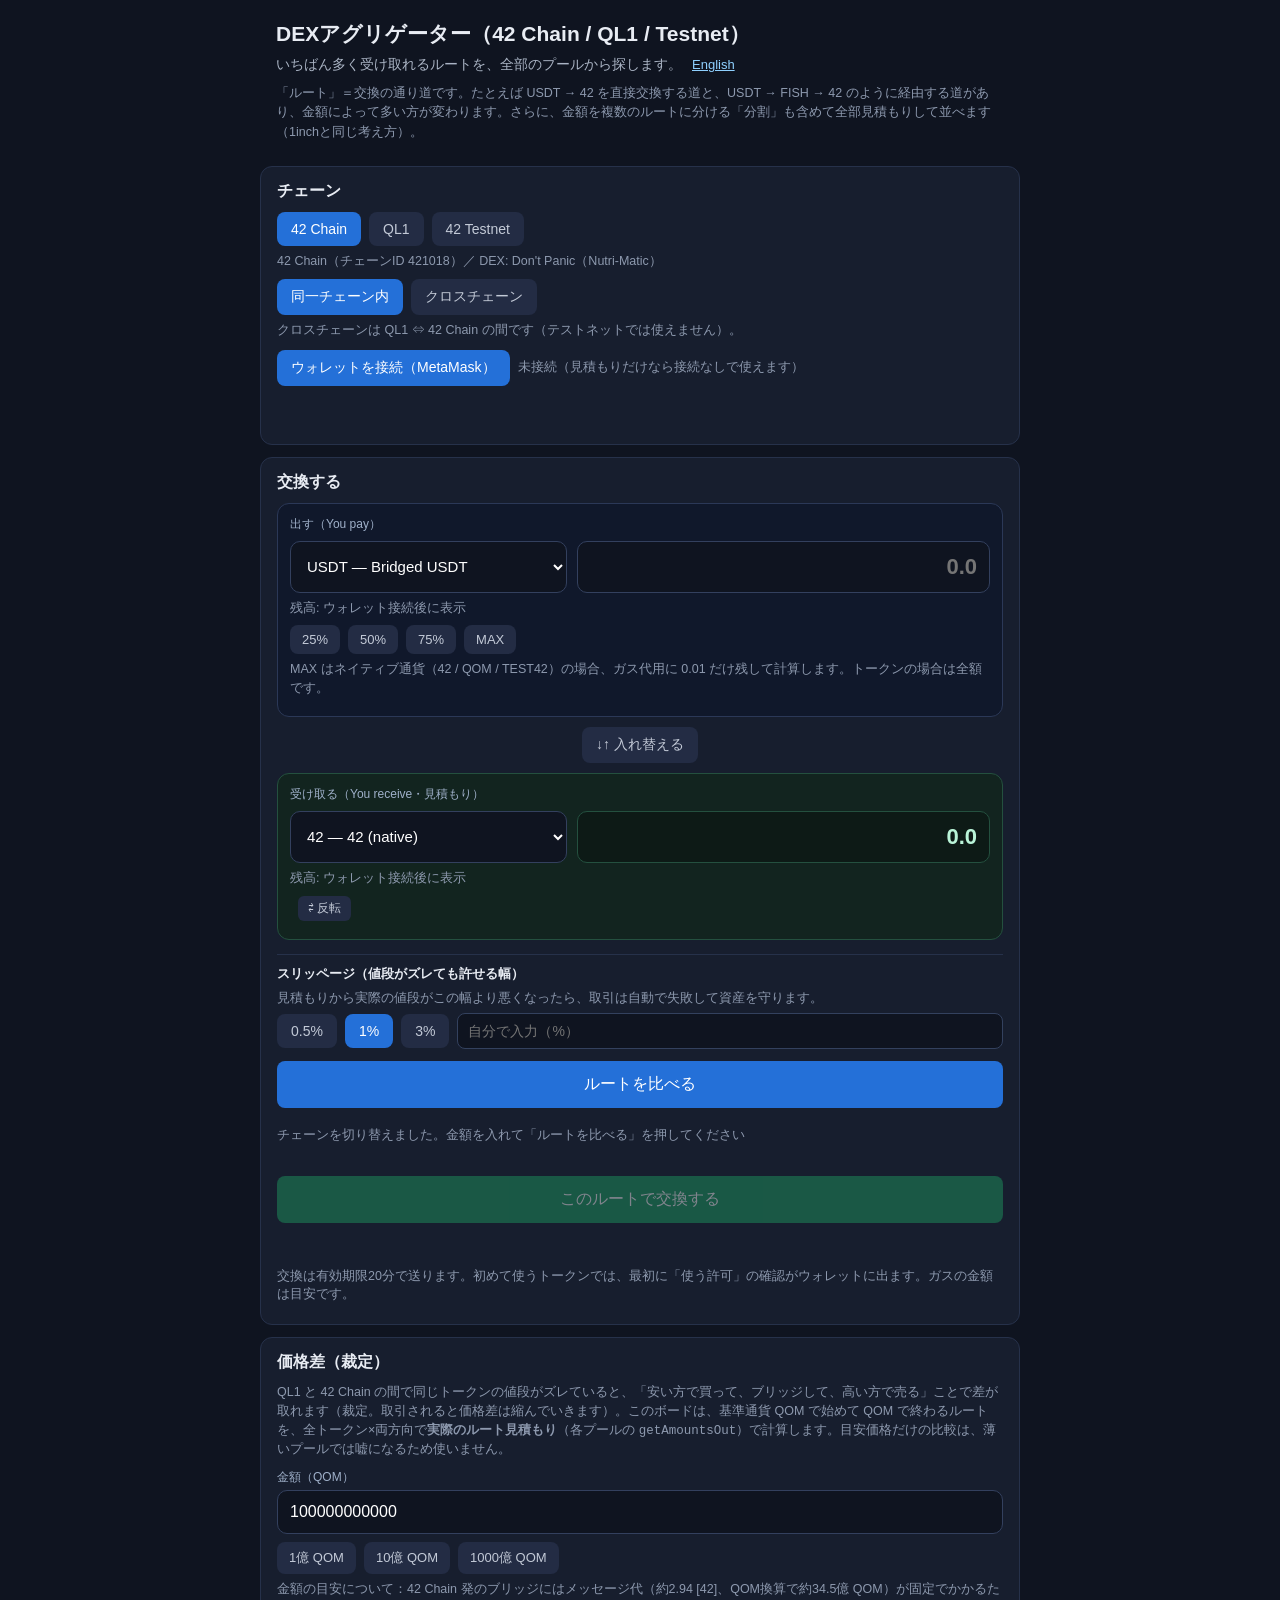
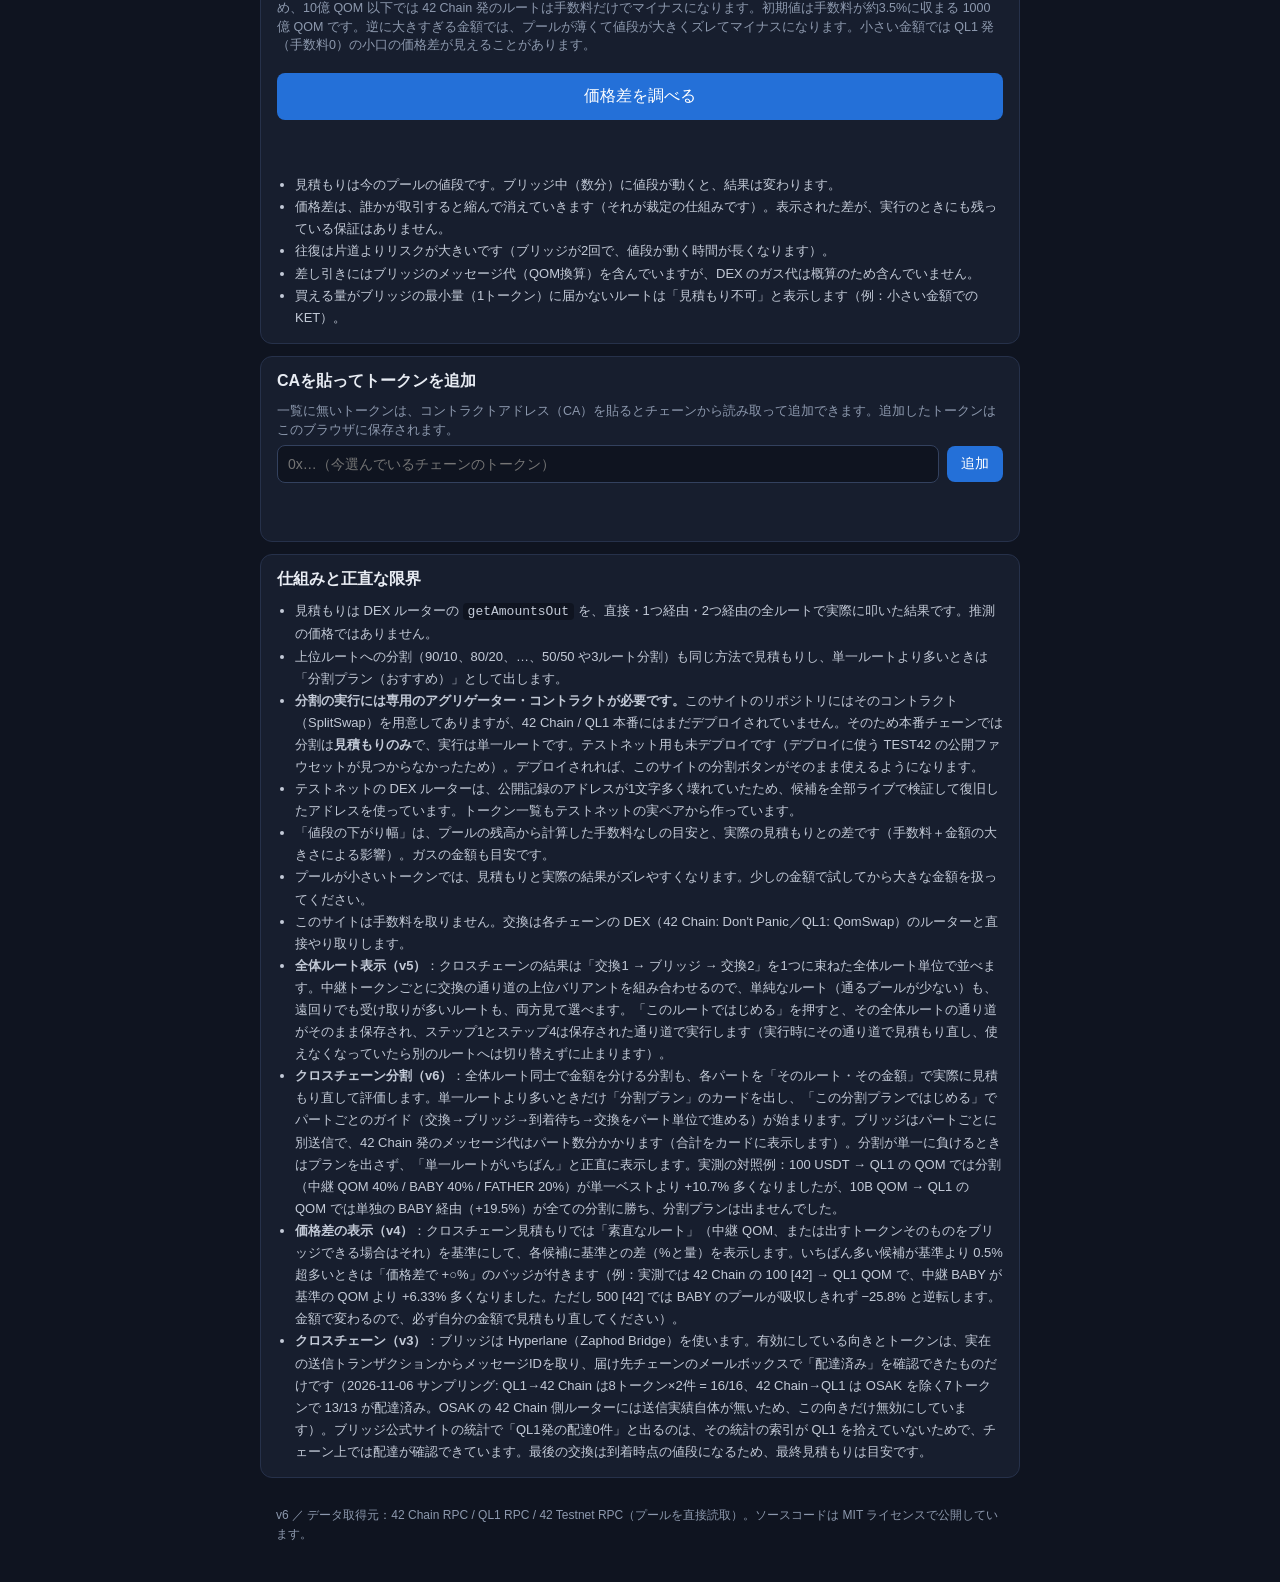
==== docs/index.html @ 902b3870 "v6: cross-chain split plans — split one trade across full routes (evaluated by real per-part quotes," ====
<!DOCTYPE html>
<html lang="ja">
<head>
<meta charset="utf-8">
<meta name="viewport" content="width=device-width, initial-scale=1">
<title>DEXアグリゲーター（42 Chain / QL1 / 42 Testnet）</title>
<meta name="description" content="42 Chain（Infinite）と QL1 と 42テストネットで、直接・経由・分割の全部のルートを比べて、いちばん多く受け取れるプランで交換できるサイト。">
<link rel="stylesheet" href="style.css">
</head>
<body>
<header>
  <h1>DEXアグリゲーター（42 Chain / QL1 / Testnet）</h1>
  <p class="sub">いちばん多く受け取れるルートを、全部のプールから探します。<span class="lang-switch"><a href="en.html">English</a></span></p>
  <p class="sub small">「ルート」＝交換の通り道です。たとえば USDT → 42 を直接交換する道と、USDT → FISH → 42 のように経由する道があり、金額によって多い方が変わります。さらに、金額を複数のルートに分ける「分割」も含めて全部見積もりして並べます（1inchと同じ考え方）。</p>
</header>

<div id="testnetBanner" class="testnet-banner" style="display:none">⚠ テストネット（TEST42）— 本物のお金ではありません</div>

<section class="panel">
  <h2>チェーン</h2>
  <div class="chain-row">
    <button id="chainInf" type="button" class="chain-btn active">42 Chain</button>
    <button id="chainQl1" type="button" class="chain-btn">QL1</button>
    <button id="chainTest" type="button" class="chain-btn">42 Testnet</button>
  </div>
  <p id="chainNote" class="count"></p>
  <div class="chain-row" style="margin-top:8px">
    <button id="modeSame" type="button" class="chain-btn active">同一チェーン内</button>
    <button id="modeCross" type="button" class="chain-btn">クロスチェーン</button>
  </div>
  <p id="modeNote" class="count">クロスチェーンは QL1 ⇔ 42 Chain の間です（テストネットでは使えません）。</p>
  <div class="connect-row">
    <button id="connectBtn" type="button">ウォレットを接続（MetaMask）</button>
    <span id="accountLine" class="count">未接続（見積もりだけなら接続なしで使えます）</span>
  </div>
  <p id="status" class="status"></p>
</section>

<section class="panel swap-panel" id="swapPanel">
  <h2>交換する</h2>

  <div class="pay-box">
    <div class="pay-label">出す（You pay）</div>
    <div class="pay-row">
      <select id="fromToken" aria-label="出すトークン"></select>
      <input id="amountIn" type="text" inputmode="decimal" autocomplete="off" placeholder="0.0" aria-label="金額">
    </div>
    <p id="fromBalance" class="count"></p>
    <div class="chips">
      <button type="button" class="chip" data-pct="25">25%</button>
      <button type="button" class="chip" data-pct="50">50%</button>
      <button type="button" class="chip" data-pct="75">75%</button>
      <button type="button" class="chip" data-pct="MAX">MAX</button>
    </div>
    <p class="count">MAX はネイティブ通貨（42 / QOM / TEST42）の場合、ガス代用に 0.01 だけ残して計算します。トークンの場合は全額です。</p>
  </div>

  <div class="flip-row"><button id="flipBtn" type="button" aria-label="上下入れ替え">↓↑ 入れ替える</button></div>

  <div class="pay-box receive">
    <div class="pay-label">受け取る（You receive・見積もり）</div>
    <div class="pay-row">
      <select id="toToken" aria-label="受け取るトークン"></select>
      <div id="receiveOut" class="receive-out">0.0</div>
    </div>
    <p id="toBalance" class="count"></p>
    <p class="rate-row"><span id="rateLine"></span> <button id="rateInvertBtn" type="button" class="mini-btn" title="レート表示を反転">⇄ 反転</button></p>
    <p id="gasLine" class="count"></p>
  </div>

  <div class="slip">
    <div class="slip-label">スリッページ（値段がズレても許せる幅）</div>
    <p class="count">見積もりから実際の値段がこの幅より悪くなったら、取引は自動で失敗して資産を守ります。</p>
    <div class="slip-row">
      <button type="button" class="slip-btn" data-val="0.5">0.5%</button>
      <button type="button" class="slip-btn active" data-val="1">1%</button>
      <button type="button" class="slip-btn" data-val="3">3%</button>
      <input id="slipCustom" type="text" inputmode="decimal" placeholder="自分で入力（%）">
    </div>
  </div>

  <button id="quoteBtn" type="button" class="big">ルートを比べる</button>
  <div id="planArea"></div>
  <div id="routeList" class="route-list"></div>
  <p id="splitNote" class="split-note"></p>
  <p id="minLine" class="count"></p>
  <button id="swapBtn" type="button" class="big swap" disabled>このルートで交換する</button>
  <p id="txResult" class="status"></p>
  <p class="count">交換は有効期限20分で送ります。初めて使うトークンでは、最初に「使う許可」の確認がウォレットに出ます。ガスの金額は目安です。</p>
</section>

<section class="panel" id="crossPanel" style="display:none">
  <h2>クロスチェーン交換（QL1 ⇔ 42 Chain）</h2>
  <p class="count">別のチェーンのトークンに交換します。進み方は「交換 → ブリッジで送る → 到着を待つ → 最後の交換」の4ステップで、各ステップで自分のウォレットで確認（署名）します。自動で送ることはしません。進み具合はこのブラウザに保存されるので、画面を閉じても続きから再開できます。</p>
  <div class="fld">
    <span>送る元チェーン → 届くチェーン</span>
    <div class="chain-row" style="margin-top:6px">
      <button id="xSrcQl1" type="button" class="chain-btn active">QL1 から</button>
      <button id="xSrcInf" type="button" class="chain-btn">42 Chain から</button>
      <span class="count">→ <b id="xDstLabel">42 Chain</b></span>
    </div>
  </div>
  <label class="fld">出すトークン（送る元チェーンのもの）
    <select id="xFromToken" aria-label="出すトークン（クロスチェーン）"></select>
  </label>
  <p id="xFromBalance" class="count"></p>
  <label class="fld">金額
    <input id="xAmount" type="text" inputmode="decimal" autocomplete="off" placeholder="0.0" aria-label="金額（クロスチェーン）">
  </label>
  <label class="fld">受け取るトークン（届くチェーンのもの）
    <select id="xToToken" aria-label="受け取るトークン（クロスチェーン）"></select>
  </label>
  <button id="xQuoteBtn" type="button" class="big">クロスチェーンで比べる</button>
  <p id="xStatus" class="status"></p>
  <div id="xCandidates" class="route-list"></div>
  <div id="xFlow"></div>
  <button id="xAbandon" type="button" style="display:none;margin-top:10px">やめる（進み具合を消す）</button>
  <p class="count">中継に使えるのはブリッジの実績を確認できたトークンだけです（QOM / BABY / CAW / FATHER / HAWK / KET / O / OSAK。ただし 42 Chain → QL1 の OSAK は送信実績が確認できていないため使えません）。<b>ブリッジがつながっているトークンは、どれでも中継に使えます</b>（仕組みはトークンごとに違いません）。中継ごとに交換の通り道の組み合わせ（全体ルート）を全部並べるので、遠回りなルートがなぜ多いのか・単純なルートだとどれだけ減るのかも、そのまま見て選べます。全体ルート同士で金額を分ける「分割」も見積もりし、単一ルートより多いときだけ分割プランのカードを出します（ブリッジはパートごとに別送信になるので、42 Chain から送る場合のメッセージ代はパートの数だけかかります）。ブリッジ手数料は0です。42 Chain から送るときはメッセージ代（約2.94 [42]、送信時に再取得）が別にかかります。QL1 から送るときは実測で0です。到着は数分かかることがあります（実測では約5分の例あり）。</p>
</section>

<section class="panel" id="arbPanel">
  <h2>価格差（裁定）</h2>
  <p class="count">QL1 と 42 Chain の間で同じトークンの値段がズレていると、「安い方で買って、ブリッジして、高い方で売る」ことで差が取れます（裁定。取引されると価格差は縮んでいきます）。このボードは、基準通貨 QOM で始めて QOM で終わるルートを、全トークン×両方向で<b>実際のルート見積もり</b>（各プールの <code>getAmountsOut</code>）で計算します。目安価格だけの比較は、薄いプールでは嘘になるため使いません。</p>
  <p id="arbTestnetNote" class="count" style="display:none">テストネットでは使えません（QL1のテストネットブリッジは確認できていません）。本番チェーンを選んでください。</p>
  <label class="fld">金額（QOM）
    <input id="arbAmount" type="text" inputmode="decimal" autocomplete="off" value="100000000000" aria-label="金額（QOM）">
  </label>
  <div class="chips">
    <button type="button" class="chip arb-chip" data-amt="100000000">1億 QOM</button>
    <button type="button" class="chip arb-chip" data-amt="1000000000">10億 QOM</button>
    <button type="button" class="chip arb-chip" data-amt="100000000000">1000億 QOM</button>
  </div>
  <p class="count">金額の目安について：42 Chain 発のブリッジにはメッセージ代（約2.94 [42]、QOM換算で約34.5億 QOM）が固定でかかるため、10億 QOM 以下では 42 Chain 発のルートは手数料だけでマイナスになります。初期値は手数料が約3.5%に収まる 1000億 QOM です。逆に大きすぎる金額では、プールが薄くて値段が大きくズレてマイナスになります。小さい金額では QL1 発（手数料0）の小口の価格差が見えることがあります。</p>
  <button id="arbScanBtn" type="button" class="big">価格差を調べる</button>
  <p id="arbStatus" class="status"></p>
  <div id="arbBoard" class="route-list"></div>
  <ul class="notes" style="margin-top:10px">
    <li>見積もりは今のプールの値段です。ブリッジ中（数分）に値段が動くと、結果は変わります。</li>
    <li>価格差は、誰かが取引すると縮んで消えていきます（それが裁定の仕組みです）。表示された差が、実行のときにも残っている保証はありません。</li>
    <li>往復は片道よりリスクが大きいです（ブリッジが2回で、値段が動く時間が長くなります）。</li>
    <li>差し引きにはブリッジのメッセージ代（QOM換算）を含んでいますが、DEX のガス代は概算のため含んでいません。</li>
    <li>買える量がブリッジの最小量（1トークン）に届かないルートは「見積もり不可」と表示します（例：小さい金額での KET）。</li>
  </ul>
</section>

<section class="panel" id="caPanel">
  <h2>CAを貼ってトークンを追加</h2>
  <p class="count">一覧に無いトークンは、コントラクトアドレス（CA）を貼るとチェーンから読み取って追加できます。追加したトークンはこのブラウザに保存されます。</p>
  <div class="ca-row">
    <input id="caInput" type="text" placeholder="0x…（今選んでいるチェーンのトークン）" autocomplete="off" spellcheck="false">
    <button id="caAddBtn" type="button">追加</button>
  </div>
  <p id="caMsg" class="status"></p>
</section>

<section class="panel">
  <h2>仕組みと正直な限界</h2>
  <ul class="notes">
    <li>見積もりは DEX ルーターの <code>getAmountsOut</code> を、直接・1つ経由・2つ経由の全ルートで実際に叩いた結果です。推測の価格ではありません。</li>
    <li>上位ルートへの分割（90/10、80/20、…、50/50 や3ルート分割）も同じ方法で見積もりし、単一ルートより多いときは「分割プラン（おすすめ）」として出します。</li>
    <li><b>分割の実行には専用のアグリゲーター・コントラクトが必要です。</b>このサイトのリポジトリにはそのコントラクト（SplitSwap）を用意してありますが、42 Chain / QL1 本番にはまだデプロイされていません。そのため本番チェーンでは分割は<b>見積もりのみ</b>で、実行は単一ルートです。テストネット用も未デプロイです（デプロイに使う TEST42 の公開ファウセットが見つからなかったため）。デプロイされれば、このサイトの分割ボタンがそのまま使えるようになります。</li>
    <li>テストネットの DEX ルーターは、公開記録のアドレスが1文字多く壊れていたため、候補を全部ライブで検証して復旧したアドレスを使っています。トークン一覧もテストネットの実ペアから作っています。</li>
    <li>「値段の下がり幅」は、プールの残高から計算した手数料なしの目安と、実際の見積もりとの差です（手数料＋金額の大きさによる影響）。ガスの金額も目安です。</li>
    <li>プールが小さいトークンでは、見積もりと実際の結果がズレやすくなります。少しの金額で試してから大きな金額を扱ってください。</li>
    <li>このサイトは手数料を取りません。交換は各チェーンの DEX（42 Chain: Don't Panic／QL1: QomSwap）のルーターと直接やり取りします。</li>
    <li><b>全体ルート表示（v5）</b>：クロスチェーンの結果は「交換1 → ブリッジ → 交換2」を1つに束ねた全体ルート単位で並べます。中継トークンごとに交換の通り道の上位バリアントを組み合わせるので、単純なルート（通るプールが少ない）も、遠回りでも受け取りが多いルートも、両方見て選べます。「このルートではじめる」を押すと、その全体ルートの通り道がそのまま保存され、ステップ1とステップ4は保存された通り道で実行します（実行時にその通り道で見積もり直し、使えなくなっていたら別のルートへは切り替えずに止まります）。</li>
    <li><b>クロスチェーン分割（v6）</b>：全体ルート同士で金額を分ける分割も、各パートを「そのルート・その金額」で実際に見積もり直して評価します。単一ルートより多いときだけ「分割プラン」のカードを出し、「この分割プランではじめる」でパートごとのガイド（交換→ブリッジ→到着待ち→交換をパート単位で進める）が始まります。ブリッジはパートごとに別送信で、42 Chain 発のメッセージ代はパート数分かかります（合計をカードに表示します）。分割が単一に負けるときはプランを出さず、「単一ルートがいちばん」と正直に表示します。実測の対照例：100 USDT → QL1 の QOM では分割（中継 QOM 40% / BABY 40% / FATHER 20%）が単一ベストより +10.7% 多くなりましたが、10B QOM → QL1 の QOM では単独の BABY 経由（+19.5%）が全ての分割に勝ち、分割プランは出ませんでした。</li>
    <li><b>価格差の表示（v4）</b>：クロスチェーン見積もりでは「素直なルート」（中継 QOM、または出すトークンそのものをブリッジできる場合はそれ）を基準にして、各候補に基準との差（%と量）を表示します。いちばん多い候補が基準より 0.5% 超多いときは「価格差で +○%」のバッジが付きます（例：実測では 42 Chain の 100 [42] → QL1 QOM で、中継 BABY が基準の QOM より +6.33% 多くなりました。ただし 500 [42] では BABY のプールが吸収しきれず −25.8% と逆転します。金額で変わるので、必ず自分の金額で見積もり直してください）。</li>
    <li><b>クロスチェーン（v3）</b>：ブリッジは Hyperlane（Zaphod Bridge）を使います。有効にしている向きとトークンは、実在の送信トランザクションからメッセージIDを取り、届け先チェーンのメールボックスで「配達済み」を確認できたものだけです（2026-11-06 サンプリング: QL1→42 Chain は8トークン×2件 = 16/16、42 Chain→QL1 は OSAK を除く7トークンで 13/13 が配達済み。OSAK の 42 Chain 側ルーターには送信実績自体が無いため、この向きだけ無効にしています）。ブリッジ公式サイトの統計で「QL1発の配達0件」と出るのは、その統計の索引が QL1 を拾えていないためで、チェーン上では配達が確認できています。最後の交換は到着時点の値段になるため、最終見積もりは目安です。</li>
  </ul>
</section>

<footer>
  <p>v6 ／ データ取得元：42 Chain RPC / QL1 RPC / 42 Testnet RPC（プールを直接読取）。ソースコードは MIT ライセンスで公開しています。</p>
</footer>
<script src="app.js"></script>
</body>
</html>
---- docs/style.css ----
* { box-sizing: border-box; }
body { margin: 0; font-family: -apple-system, "Hiragino Sans", "Noto Sans JP", sans-serif; background: #0f1420; color: #e8ecf3; }
header { padding: 20px 16px 4px; max-width: 760px; margin: 0 auto; }
h1 { font-size: 21px; margin: 0 0 6px; line-height: 1.35; }
.sub { color: #aab4c4; margin: 0 0 8px; line-height: 1.55; font-size: 14px; }
.sub.small { font-size: 12.5px; color: #8d99ae; }
.status { color: #8fd0ff; font-size: 13px; min-height: 18px; line-height: 1.5; word-break: break-all; }
.status a { color: #8fd0ff; }
button { background: #2470d8; color: #fff; border: 0; border-radius: 8px; padding: 9px 14px; font-size: 14px; cursor: pointer; }
button:disabled { opacity: .45; cursor: default; }
button.big { width: 100%; padding: 13px; font-size: 16px; margin-top: 12px; }
button.big.swap { background: #1d9e62; }
.panel { background: #171e2e; border: 1px solid #26314a; border-radius: 12px; padding: 14px 16px; margin: 12px auto; max-width: 760px; width: calc(100% - 24px); }
.panel h2 { font-size: 16px; margin: 0 0 10px; }
.count { color: #8d99ae; font-size: 12.5px; line-height: 1.5; margin: 6px 0; }
.chain-row, .connect-row, .ca-row, .slip-row, .chips { display: flex; gap: 8px; flex-wrap: wrap; align-items: center; }
.chain-btn { background: #232c44; color: #c3cad7; }
.chain-btn.active { background: #2470d8; color: #fff; }
.connect-row { margin-top: 10px; }
.fld { display: block; margin-top: 10px; font-size: 12px; color: #9fb0c9; }
.fld select, .fld input { width: 100%; box-sizing: border-box; margin-top: 4px; padding: 12px; font-size: 16px; border-radius: 10px; border: 1px solid #33405e; background: #0f1420; color: #fff; }

/* ---- v4 arbitrage ---- */
.badge.gap { background: #c9a227; color: #1a1405; border-radius: 6px; padding: 2px 7px; font-size: 11px; font-weight: 700; }
.badge.bench { background: #232c44; color: #c3cad7; border-radius: 6px; padding: 2px 7px; font-size: 11px; }
.arb-group { font-weight: 700; color: #e8ecf3; margin: 14px 0 2px; font-size: 14px; line-height: 1.5; }
.arb-net.pos { color: #7be2ae; }
.arb-net.neg { color: #ff9d9d; }
.arb-neg-label { color: #ff9d9d; }
.chips { margin-top: 8px; }
.chip { background: #232c44; color: #c3cad7; padding: 7px 12px; font-size: 13px; }
.flip-row { text-align: center; margin: 10px 0 2px; }
#flipBtn { background: #232c44; color: #c3cad7; }
.slip { margin-top: 14px; border-top: 1px solid #26314a; padding-top: 10px; }
.slip-label { font-size: 13px; font-weight: 600; }
.slip-btn { background: #232c44; color: #c3cad7; }
.slip-btn.active { background: #2470d8; color: #fff; }
#slipCustom { flex: 1 1 110px; padding: 9px 10px; border-radius: 8px; border: 1px solid #33415e; background: #0f1420; color: #fff; font-size: 14px; }
.ca-row input { flex: 1 1 220px; padding: 10px; border-radius: 8px; border: 1px solid #33415e; background: #0f1420; color: #fff; font-size: 14px; }
.route-list { display: flex; flex-direction: column; gap: 8px; margin-top: 12px; }
.route-card { display: block; width: 100%; text-align: left; background: #1e2740; color: #e8ecf3; border: 1px solid #2b3857; border-radius: 10px; padding: 10px 12px; }
.route-card.selected { border-color: #1d9e62; background: #1b2f2c; }
.route-card .r-head { display: flex; align-items: baseline; gap: 8px; flex-wrap: wrap; }
.r-rank { font-size: 12px; color: #8d99ae; }
.badge.best { background: #1d9e62; color: #fff; border-radius: 6px; padding: 2px 7px; font-size: 11px; }
.r-out { font-size: 16px; font-weight: 700; word-break: break-all; }
.r-line { display: block; font-size: 12.5px; color: #c3cad7; margin-top: 4px; line-height: 1.5; word-break: break-all; }
.split-note { color: #ffd98a; font-size: 12.5px; line-height: 1.6; }
.notes { color: #c3cad7; line-height: 1.7; font-size: 13px; padding-left: 18px; margin: 0; }
.notes code { background: #0f1420; padding: 1px 5px; border-radius: 4px; }
footer { max-width: 760px; margin: 0 auto; padding: 4px 16px 28px; color: #8d99ae; font-size: 12px; line-height: 1.6; }

/* ---- v2 additions ---- */
.lang-switch { margin-left: 10px; }
.lang-switch a { color: #8fd0ff; font-size: 13px; }
.testnet-banner { max-width: 760px; width: calc(100% - 24px); margin: 12px auto 0; background: #6b5410; border: 1px solid #c9a227; color: #ffe9a8; border-radius: 10px; padding: 10px 14px; font-size: 14px; font-weight: 700; text-align: center; }
.pay-box { background: #10182b; border: 1px solid #2b3857; border-radius: 12px; padding: 12px; margin-top: 10px; }
.pay-box.receive { background: #12241f; border-color: #24503f; }
.pay-label { font-size: 12px; color: #9fb0c9; margin-bottom: 8px; }
.pay-row { display: flex; gap: 10px; align-items: stretch; flex-wrap: wrap; }
.pay-row select { flex: 1 1 150px; padding: 12px; font-size: 15px; border-radius: 10px; border: 1px solid #33405e; background: #0f1420; color: #fff; min-width: 0; }
.pay-row input { flex: 2 1 160px; padding: 12px; font-size: 22px; font-weight: 700; text-align: right; border-radius: 10px; border: 1px solid #33405e; background: #0f1420; color: #fff; min-width: 0; }
.receive-out { flex: 2 1 160px; padding: 12px; font-size: 22px; font-weight: 700; text-align: right; border-radius: 10px; border: 1px solid #24503f; background: #0d1a16; color: #b9f4d8; min-width: 0; word-break: break-all; }
.rate-row { font-size: 13px; color: #c3cad7; margin: 8px 0 0; display: flex; gap: 8px; align-items: center; flex-wrap: wrap; }
.mini-btn { background: #232c44; color: #c3cad7; padding: 4px 10px; font-size: 12px; border-radius: 6px; }
.split-card { margin-top: 12px; }
.split-leg { display: block; margin-top: 8px; }
.split-leg-head { display: flex; gap: 8px; align-items: baseline; flex-wrap: wrap; }
.pct-chip { background: #2470d8; color: #fff; border-radius: 6px; padding: 2px 8px; font-size: 12px; font-weight: 700; flex: 0 0 auto; }
.split-path { font-size: 12.5px; color: #e8ecf3; word-break: break-all; }
.split-leg-out { font-size: 12.5px; color: #8fd0a8; margin-left: auto; }
.split-bar { display: block; height: 8px; background: #0f1420; border-radius: 4px; margin-top: 4px; overflow: hidden; }
.split-bar-fill { display: block; height: 100%; background: linear-gradient(90deg, #2470d8, #1d9e62); border-radius: 4px; }

/* ---- v3 cross-chain ---- */
.x-start { margin-top: 10px; background: #1d9e62; }
/* ---- v5 full routes ---- */
.fullpath { font-size: 13px; color: #e8ecf3; line-height: 1.8; word-break: normal; }
.fullpath .tok { white-space: nowrap; }
.fullpath .bridge-mark { color: #8fd0ff; font-weight: 700; }
.fullpath .path-arrow { color: #8d99ae; }
.xflow { margin-top: 14px; display: flex; flex-direction: column; gap: 8px; }
.xstep { background: #10182b; border: 1px solid #2b3857; border-radius: 10px; padding: 10px 12px; }
.xstep.current { border-color: #2470d8; }
.xpart { border-top: 1px dashed #2b3857; padding: 8px 0 4px; margin-top: 8px; }
.xpart:first-of-type { border-top: none; margin-top: 4px; }
.xstep-head { display: flex; gap: 8px; align-items: center; flex-wrap: wrap; }
.badge-step { background: #232c44; color: #c3cad7; border-radius: 6px; padding: 2px 7px; font-size: 11px; }
.xstep.current .badge-step { background: #2470d8; color: #fff; }
.fld select, .fld input { width: 100%; box-sizing: border-box; margin-top: 4px; padding: 12px; font-size: 16px; border-radius: 10px; border: 1px solid #33405e; background: #0f1420; color: #fff; }
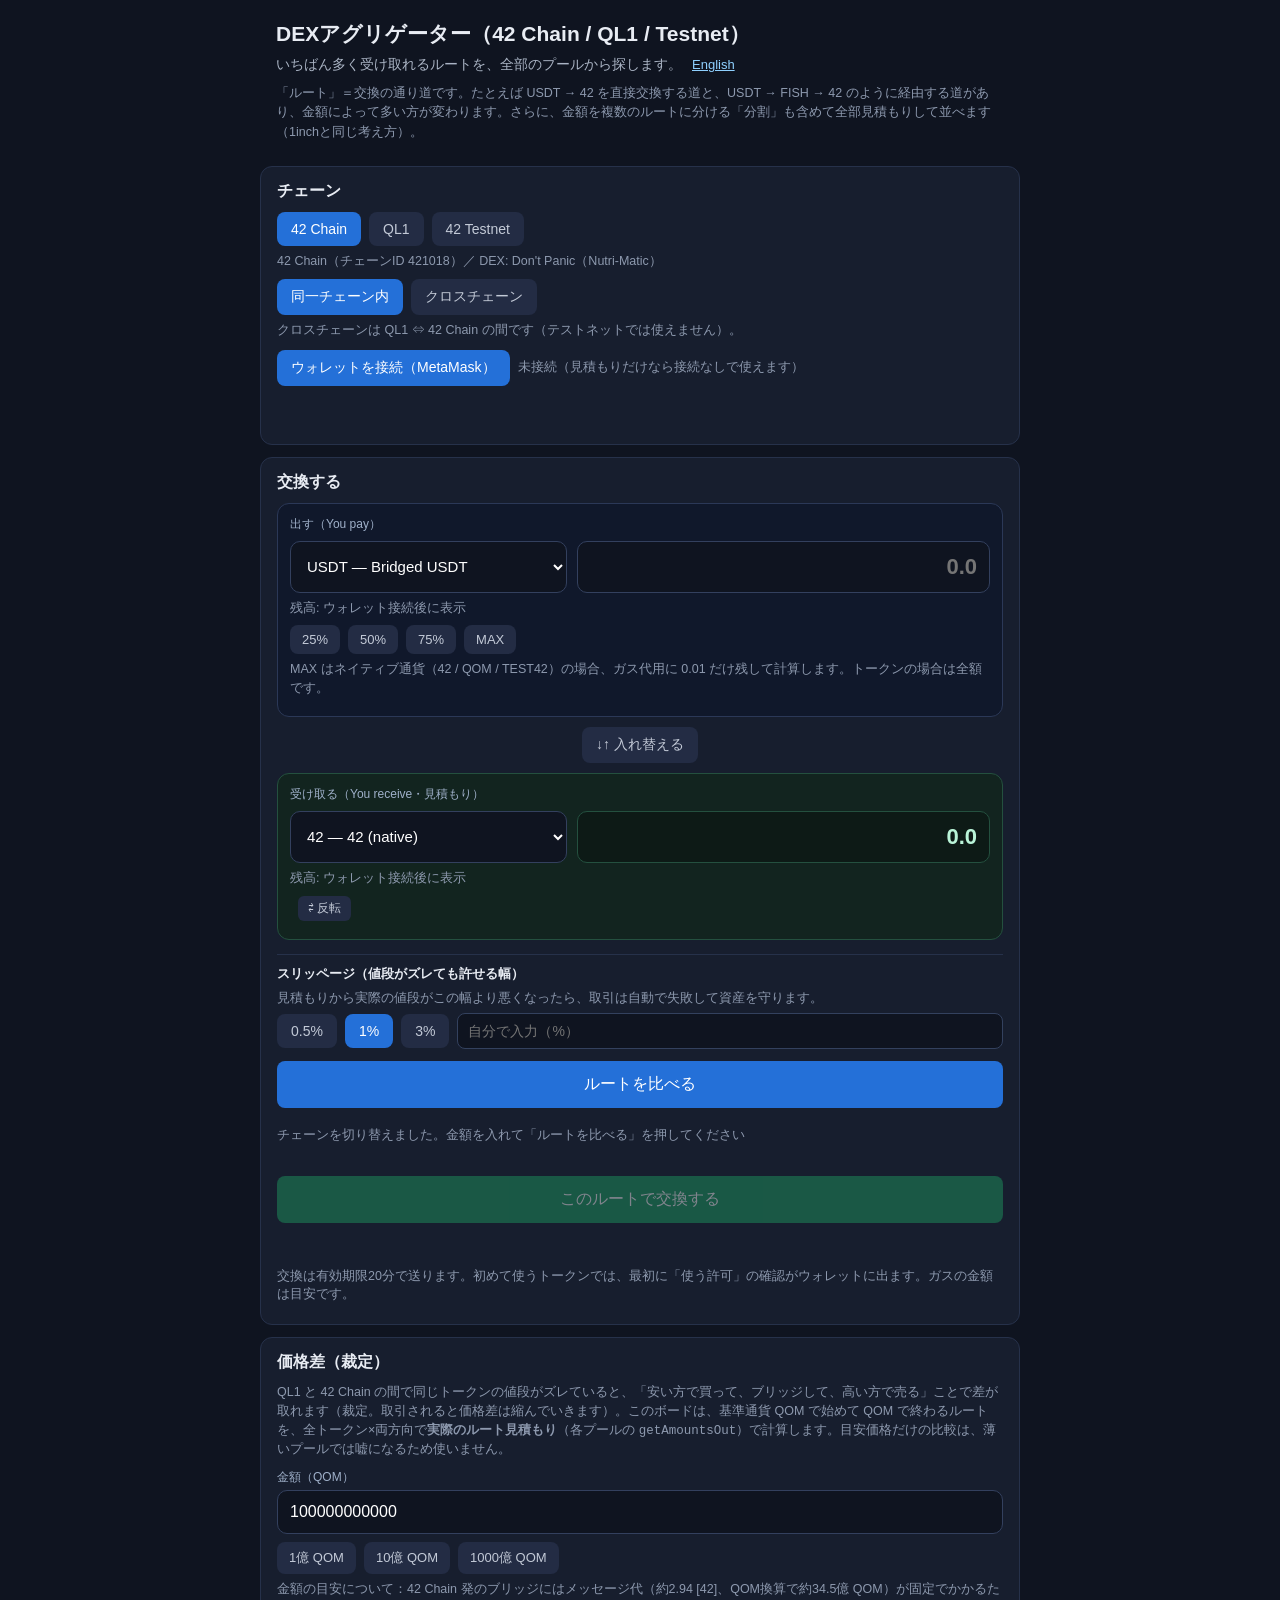
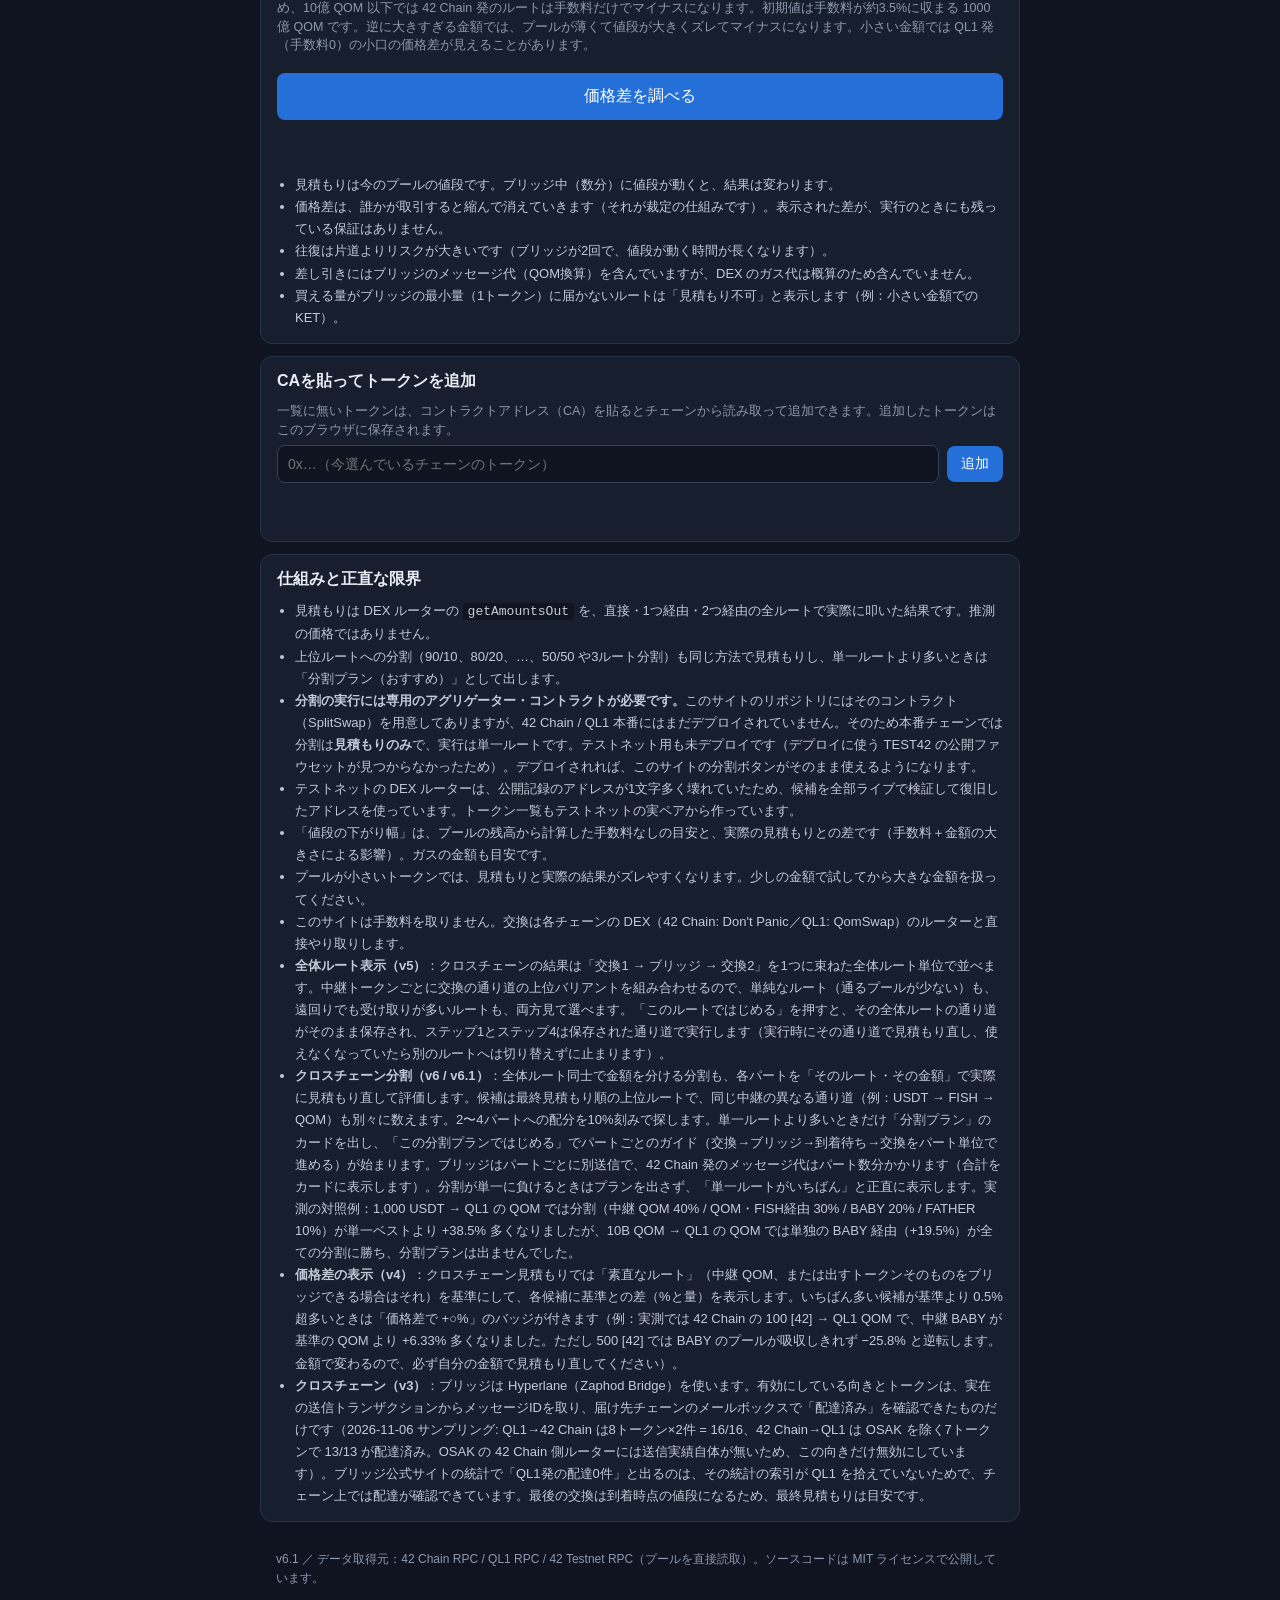
==== commit 7aadad04: "v6.1: widen cross-chain split search — same-intermediate path variants as candidates, quads on a 10%" ====
--- a/docs/index.html
+++ b/docs/index.html
@@ -164,14 +164,14 @@
     <li>プールが小さいトークンでは、見積もりと実際の結果がズレやすくなります。少しの金額で試してから大きな金額を扱ってください。</li>
     <li>このサイトは手数料を取りません。交換は各チェーンの DEX（42 Chain: Don't Panic／QL1: QomSwap）のルーターと直接やり取りします。</li>
     <li><b>全体ルート表示（v5）</b>：クロスチェーンの結果は「交換1 → ブリッジ → 交換2」を1つに束ねた全体ルート単位で並べます。中継トークンごとに交換の通り道の上位バリアントを組み合わせるので、単純なルート（通るプールが少ない）も、遠回りでも受け取りが多いルートも、両方見て選べます。「このルートではじめる」を押すと、その全体ルートの通り道がそのまま保存され、ステップ1とステップ4は保存された通り道で実行します（実行時にその通り道で見積もり直し、使えなくなっていたら別のルートへは切り替えずに止まります）。</li>
-    <li><b>クロスチェーン分割（v6）</b>：全体ルート同士で金額を分ける分割も、各パートを「そのルート・その金額」で実際に見積もり直して評価します。単一ルートより多いときだけ「分割プラン」のカードを出し、「この分割プランではじめる」でパートごとのガイド（交換→ブリッジ→到着待ち→交換をパート単位で進める）が始まります。ブリッジはパートごとに別送信で、42 Chain 発のメッセージ代はパート数分かかります（合計をカードに表示します）。分割が単一に負けるときはプランを出さず、「単一ルートがいちばん」と正直に表示します。実測の対照例：100 USDT → QL1 の QOM では分割（中継 QOM 40% / BABY 40% / FATHER 20%）が単一ベストより +10.7% 多くなりましたが、10B QOM → QL1 の QOM では単独の BABY 経由（+19.5%）が全ての分割に勝ち、分割プランは出ませんでした。</li>
+    <li><b>クロスチェーン分割（v6 / v6.1）</b>：全体ルート同士で金額を分ける分割も、各パートを「そのルート・その金額」で実際に見積もり直して評価します。候補は最終見積もり順の上位ルートで、同じ中継の異なる通り道（例：USDT → FISH → QOM）も別々に数えます。2〜4パートへの配分を10%刻みで探します。単一ルートより多いときだけ「分割プラン」のカードを出し、「この分割プランではじめる」でパートごとのガイド（交換→ブリッジ→到着待ち→交換をパート単位で進める）が始まります。ブリッジはパートごとに別送信で、42 Chain 発のメッセージ代はパート数分かかります（合計をカードに表示します）。分割が単一に負けるときはプランを出さず、「単一ルートがいちばん」と正直に表示します。実測の対照例：1,000 USDT → QL1 の QOM では分割（中継 QOM 40% / QOM・FISH経由 30% / BABY 20% / FATHER 10%）が単一ベストより +38.5% 多くなりましたが、10B QOM → QL1 の QOM では単独の BABY 経由（+19.5%）が全ての分割に勝ち、分割プランは出ませんでした。</li>
     <li><b>価格差の表示（v4）</b>：クロスチェーン見積もりでは「素直なルート」（中継 QOM、または出すトークンそのものをブリッジできる場合はそれ）を基準にして、各候補に基準との差（%と量）を表示します。いちばん多い候補が基準より 0.5% 超多いときは「価格差で +○%」のバッジが付きます（例：実測では 42 Chain の 100 [42] → QL1 QOM で、中継 BABY が基準の QOM より +6.33% 多くなりました。ただし 500 [42] では BABY のプールが吸収しきれず −25.8% と逆転します。金額で変わるので、必ず自分の金額で見積もり直してください）。</li>
     <li><b>クロスチェーン（v3）</b>：ブリッジは Hyperlane（Zaphod Bridge）を使います。有効にしている向きとトークンは、実在の送信トランザクションからメッセージIDを取り、届け先チェーンのメールボックスで「配達済み」を確認できたものだけです（2026-11-06 サンプリング: QL1→42 Chain は8トークン×2件 = 16/16、42 Chain→QL1 は OSAK を除く7トークンで 13/13 が配達済み。OSAK の 42 Chain 側ルーターには送信実績自体が無いため、この向きだけ無効にしています）。ブリッジ公式サイトの統計で「QL1発の配達0件」と出るのは、その統計の索引が QL1 を拾えていないためで、チェーン上では配達が確認できています。最後の交換は到着時点の値段になるため、最終見積もりは目安です。</li>
   </ul>
 </section>
 
 <footer>
-  <p>v6 ／ データ取得元：42 Chain RPC / QL1 RPC / 42 Testnet RPC（プールを直接読取）。ソースコードは MIT ライセンスで公開しています。</p>
+  <p>v6.1 ／ データ取得元：42 Chain RPC / QL1 RPC / 42 Testnet RPC（プールを直接読取）。ソースコードは MIT ライセンスで公開しています。</p>
 </footer>
 <script src="app.js"></script>
 </body>
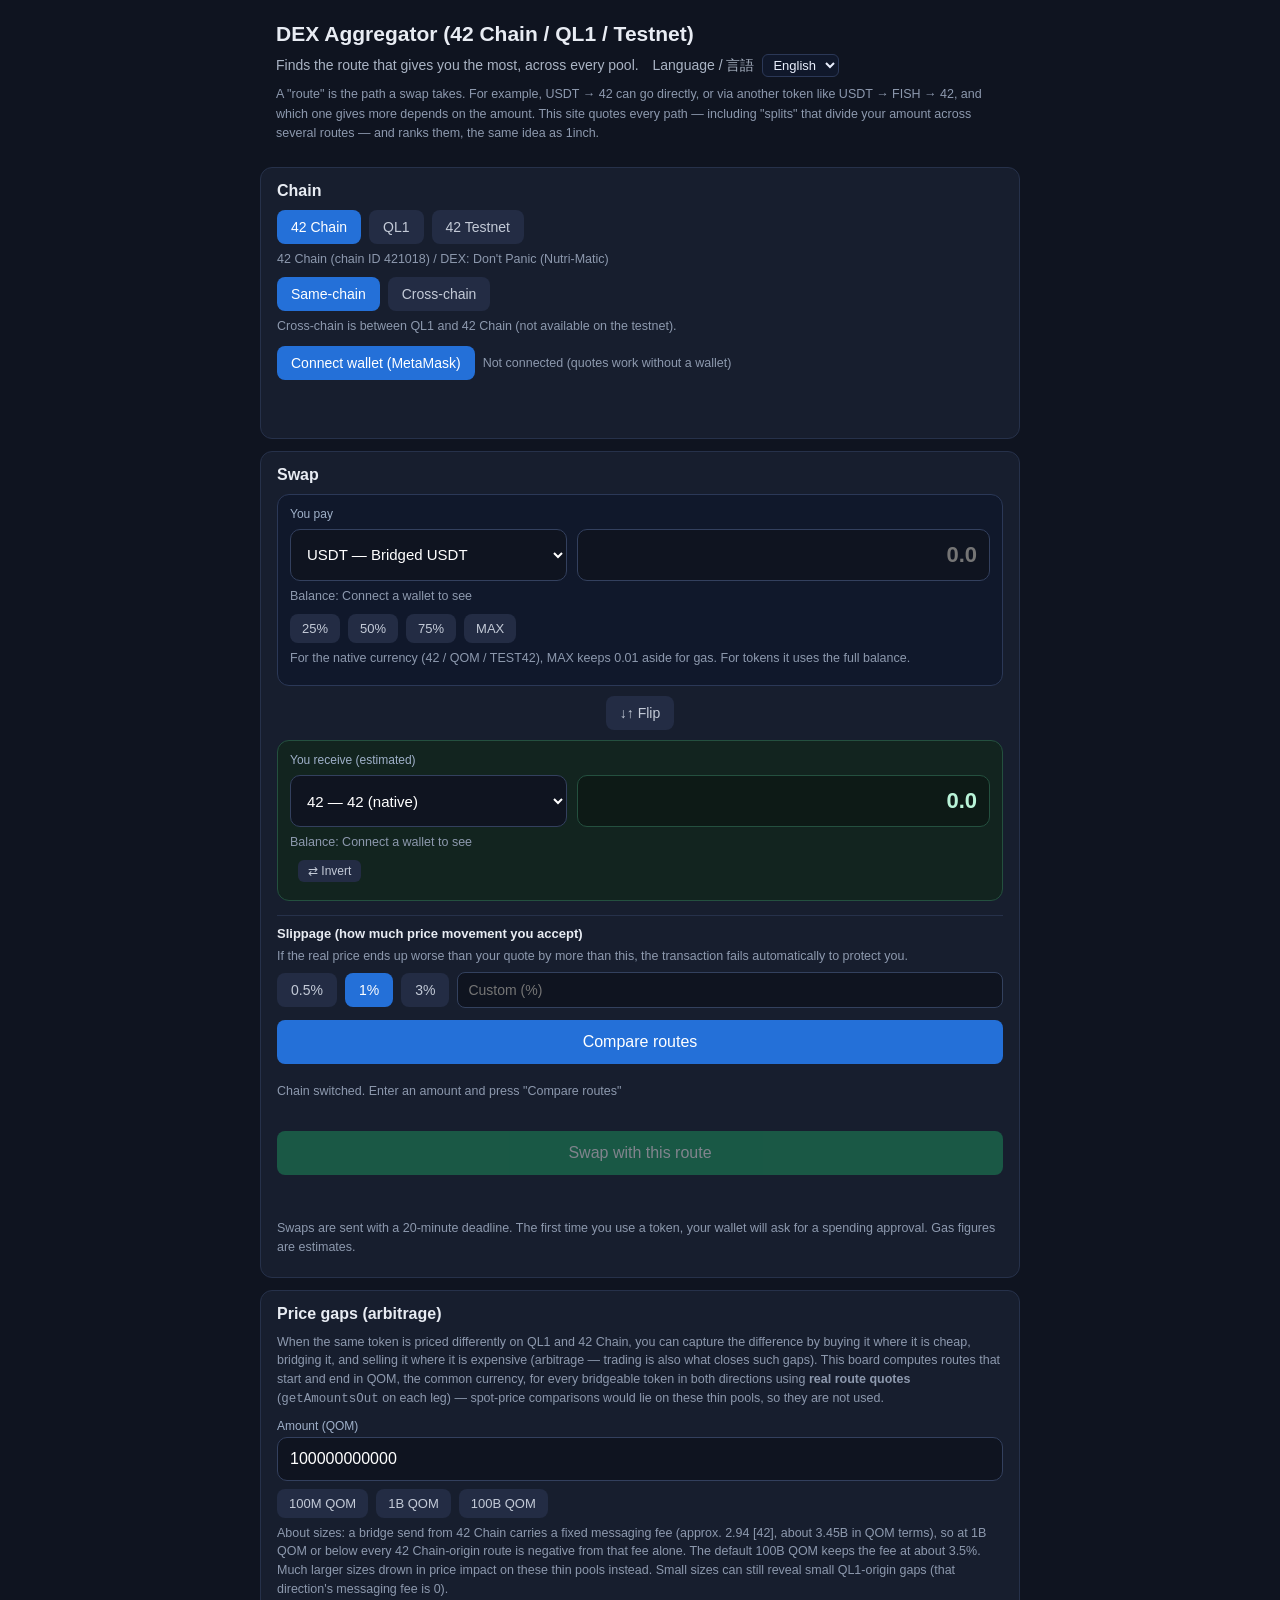
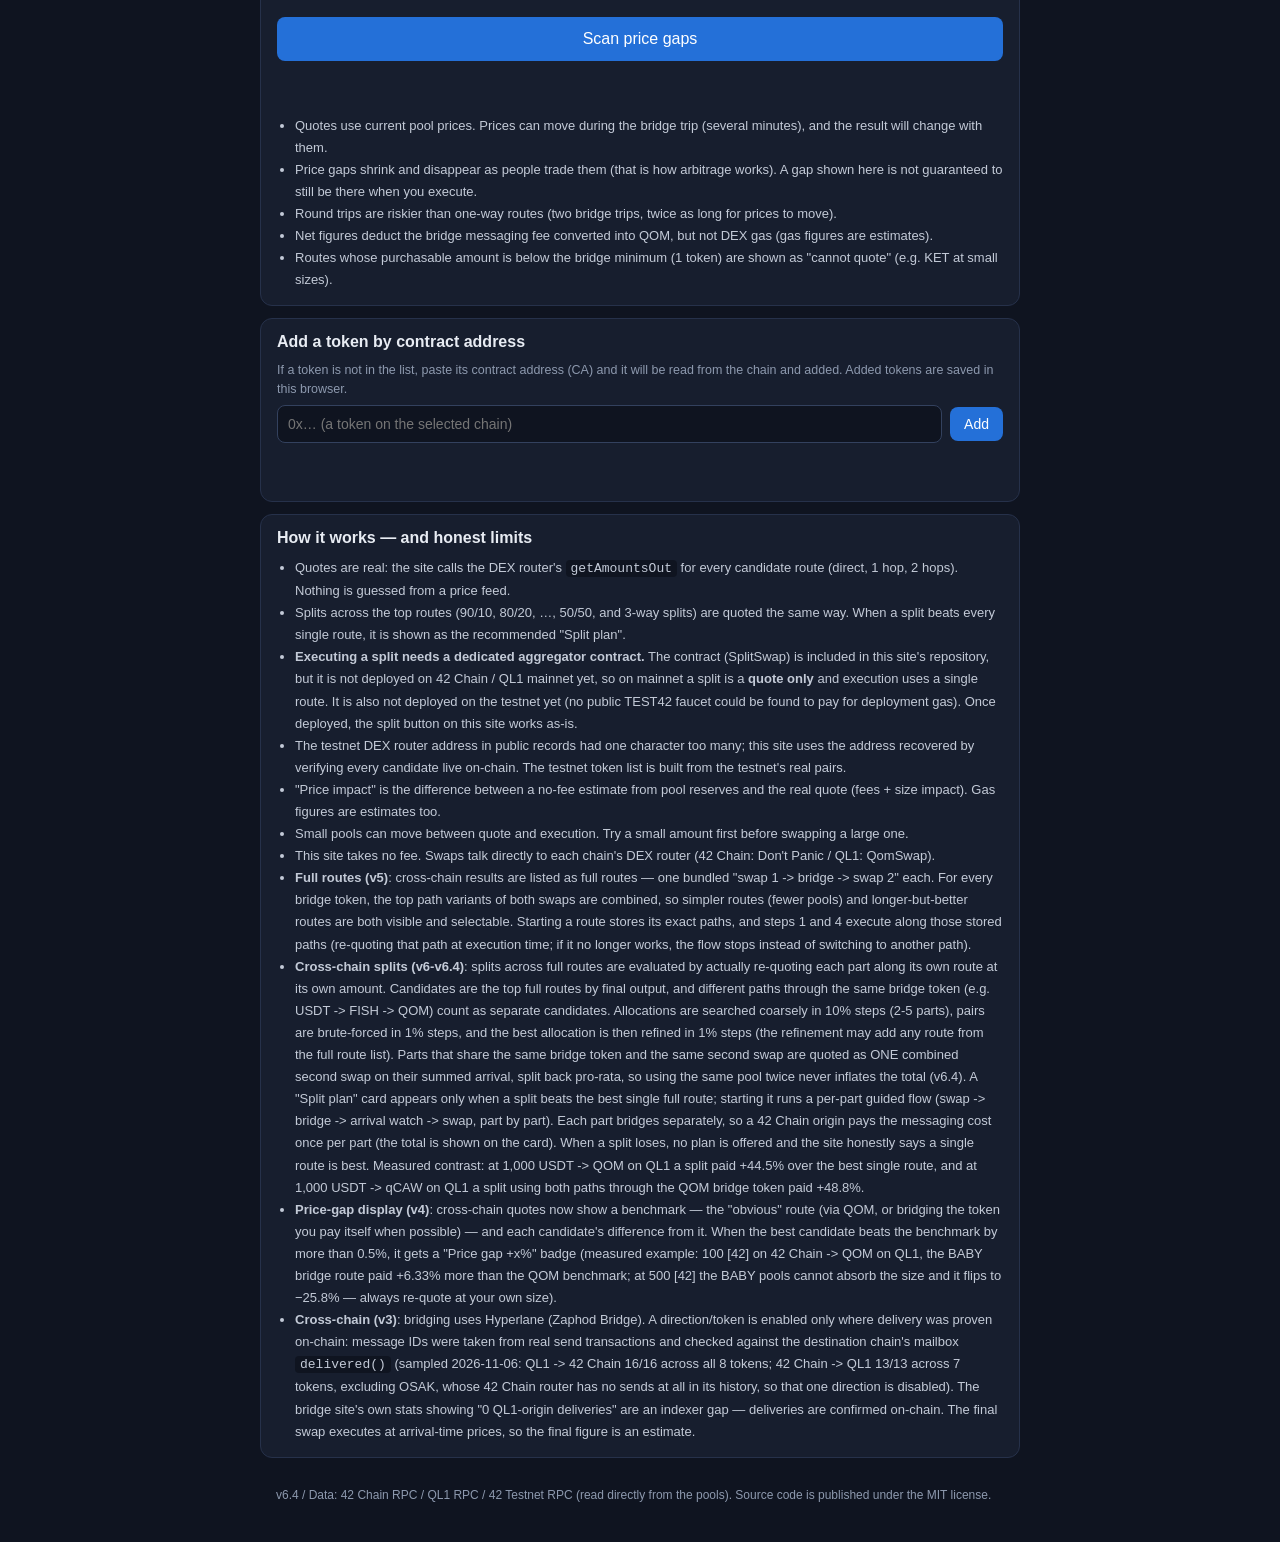
==== commit d7769732: "v6.3 + v6.4: language selector with English default; combined leg-2 quoting replaces the same-interm" ====
--- a/docs/index.html
+++ b/docs/index.html
@@ -1,178 +1,29 @@
 <!DOCTYPE html>
-<html lang="ja">
+<html lang="en">
 <head>
 <meta charset="utf-8">
 <meta name="viewport" content="width=device-width, initial-scale=1">
-<title>DEXアグリゲーター（42 Chain / QL1 / 42 Testnet）</title>
-<meta name="description" content="42 Chain（Infinite）と QL1 と 42テストネットで、直接・経由・分割の全部のルートを比べて、いちばん多く受け取れるプランで交換できるサイト。">
+<title>DEX Aggregator (42 Chain / QL1 / 42 Testnet)</title>
+<meta name="description" content="Compare every route — direct, multi-hop and split — across 42 Chain (Infinite), QL1 and the 42 testnet, and swap with the plan that pays the most.">
 <link rel="stylesheet" href="style.css">
+<script>
+/* Language gate (v6.3): a saved choice (dexagg_lang = "ja") goes to the
+   Japanese page; anything else — including no saved choice — defaults to
+   English. The language can be changed later with the selector in each
+   page's header. */
+(function () {
+  var lang = null;
+  try { lang = localStorage.getItem("dexagg_lang"); } catch (e) { /* storage unavailable: default English */ }
+  location.replace(lang === "ja" ? "ja.html" : "en.html");
+})();
+</script>
 </head>
 <body>
 <header>
-  <h1>DEXアグリゲーター（42 Chain / QL1 / Testnet）</h1>
-  <p class="sub">いちばん多く受け取れるルートを、全部のプールから探します。<span class="lang-switch"><a href="en.html">English</a></span></p>
-  <p class="sub small">「ルート」＝交換の通り道です。たとえば USDT → 42 を直接交換する道と、USDT → FISH → 42 のように経由する道があり、金額によって多い方が変わります。さらに、金額を複数のルートに分ける「分割」も含めて全部見積もりして並べます（1inchと同じ考え方）。</p>
+  <h1>DEX Aggregator (42 Chain / QL1 / Testnet)</h1>
+  <p class="sub">Choose your language / 言語を選んでください</p>
+  <p class="sub"><a href="en.html">English</a> ・ <a href="ja.html">日本語</a></p>
+  <noscript><p class="sub">JavaScript is disabled — please use the links above. / JavaScript が無効です。上のリンクからお進みください。</p></noscript>
 </header>
-
-<div id="testnetBanner" class="testnet-banner" style="display:none">⚠ テストネット（TEST42）— 本物のお金ではありません</div>
-
-<section class="panel">
-  <h2>チェーン</h2>
-  <div class="chain-row">
-    <button id="chainInf" type="button" class="chain-btn active">42 Chain</button>
-    <button id="chainQl1" type="button" class="chain-btn">QL1</button>
-    <button id="chainTest" type="button" class="chain-btn">42 Testnet</button>
-  </div>
-  <p id="chainNote" class="count"></p>
-  <div class="chain-row" style="margin-top:8px">
-    <button id="modeSame" type="button" class="chain-btn active">同一チェーン内</button>
-    <button id="modeCross" type="button" class="chain-btn">クロスチェーン</button>
-  </div>
-  <p id="modeNote" class="count">クロスチェーンは QL1 ⇔ 42 Chain の間です（テストネットでは使えません）。</p>
-  <div class="connect-row">
-    <button id="connectBtn" type="button">ウォレットを接続（MetaMask）</button>
-    <span id="accountLine" class="count">未接続（見積もりだけなら接続なしで使えます）</span>
-  </div>
-  <p id="status" class="status"></p>
-</section>
-
-<section class="panel swap-panel" id="swapPanel">
-  <h2>交換する</h2>
-
-  <div class="pay-box">
-    <div class="pay-label">出す（You pay）</div>
-    <div class="pay-row">
-      <select id="fromToken" aria-label="出すトークン"></select>
-      <input id="amountIn" type="text" inputmode="decimal" autocomplete="off" placeholder="0.0" aria-label="金額">
-    </div>
-    <p id="fromBalance" class="count"></p>
-    <div class="chips">
-      <button type="button" class="chip" data-pct="25">25%</button>
-      <button type="button" class="chip" data-pct="50">50%</button>
-      <button type="button" class="chip" data-pct="75">75%</button>
-      <button type="button" class="chip" data-pct="MAX">MAX</button>
-    </div>
-    <p class="count">MAX はネイティブ通貨（42 / QOM / TEST42）の場合、ガス代用に 0.01 だけ残して計算します。トークンの場合は全額です。</p>
-  </div>
-
-  <div class="flip-row"><button id="flipBtn" type="button" aria-label="上下入れ替え">↓↑ 入れ替える</button></div>
-
-  <div class="pay-box receive">
-    <div class="pay-label">受け取る（You receive・見積もり）</div>
-    <div class="pay-row">
-      <select id="toToken" aria-label="受け取るトークン"></select>
-      <div id="receiveOut" class="receive-out">0.0</div>
-    </div>
-    <p id="toBalance" class="count"></p>
-    <p class="rate-row"><span id="rateLine"></span> <button id="rateInvertBtn" type="button" class="mini-btn" title="レート表示を反転">⇄ 反転</button></p>
-    <p id="gasLine" class="count"></p>
-  </div>
-
-  <div class="slip">
-    <div class="slip-label">スリッページ（値段がズレても許せる幅）</div>
-    <p class="count">見積もりから実際の値段がこの幅より悪くなったら、取引は自動で失敗して資産を守ります。</p>
-    <div class="slip-row">
-      <button type="button" class="slip-btn" data-val="0.5">0.5%</button>
-      <button type="button" class="slip-btn active" data-val="1">1%</button>
-      <button type="button" class="slip-btn" data-val="3">3%</button>
-      <input id="slipCustom" type="text" inputmode="decimal" placeholder="自分で入力（%）">
-    </div>
-  </div>
-
-  <button id="quoteBtn" type="button" class="big">ルートを比べる</button>
-  <div id="planArea"></div>
-  <div id="routeList" class="route-list"></div>
-  <p id="splitNote" class="split-note"></p>
-  <p id="minLine" class="count"></p>
-  <button id="swapBtn" type="button" class="big swap" disabled>このルートで交換する</button>
-  <p id="txResult" class="status"></p>
-  <p class="count">交換は有効期限20分で送ります。初めて使うトークンでは、最初に「使う許可」の確認がウォレットに出ます。ガスの金額は目安です。</p>
-</section>
-
-<section class="panel" id="crossPanel" style="display:none">
-  <h2>クロスチェーン交換（QL1 ⇔ 42 Chain）</h2>
-  <p class="count">別のチェーンのトークンに交換します。進み方は「交換 → ブリッジで送る → 到着を待つ → 最後の交換」の4ステップで、各ステップで自分のウォレットで確認（署名）します。自動で送ることはしません。進み具合はこのブラウザに保存されるので、画面を閉じても続きから再開できます。</p>
-  <div class="fld">
-    <span>送る元チェーン → 届くチェーン</span>
-    <div class="chain-row" style="margin-top:6px">
-      <button id="xSrcQl1" type="button" class="chain-btn active">QL1 から</button>
-      <button id="xSrcInf" type="button" class="chain-btn">42 Chain から</button>
-      <span class="count">→ <b id="xDstLabel">42 Chain</b></span>
-    </div>
-  </div>
-  <label class="fld">出すトークン（送る元チェーンのもの）
-    <select id="xFromToken" aria-label="出すトークン（クロスチェーン）"></select>
-  </label>
-  <p id="xFromBalance" class="count"></p>
-  <label class="fld">金額
-    <input id="xAmount" type="text" inputmode="decimal" autocomplete="off" placeholder="0.0" aria-label="金額（クロスチェーン）">
-  </label>
-  <label class="fld">受け取るトークン（届くチェーンのもの）
-    <select id="xToToken" aria-label="受け取るトークン（クロスチェーン）"></select>
-  </label>
-  <button id="xQuoteBtn" type="button" class="big">クロスチェーンで比べる</button>
-  <p id="xStatus" class="status"></p>
-  <div id="xCandidates" class="route-list"></div>
-  <div id="xFlow"></div>
-  <button id="xAbandon" type="button" style="display:none;margin-top:10px">やめる（進み具合を消す）</button>
-  <p class="count">中継に使えるのはブリッジの実績を確認できたトークンだけです（QOM / BABY / CAW / FATHER / HAWK / KET / O / OSAK。ただし 42 Chain → QL1 の OSAK は送信実績が確認できていないため使えません）。<b>ブリッジがつながっているトークンは、どれでも中継に使えます</b>（仕組みはトークンごとに違いません）。中継ごとに交換の通り道の組み合わせ（全体ルート）を全部並べるので、遠回りなルートがなぜ多いのか・単純なルートだとどれだけ減るのかも、そのまま見て選べます。全体ルート同士で金額を分ける「分割」も見積もりし、単一ルートより多いときだけ分割プランのカードを出します（ブリッジはパートごとに別送信になるので、42 Chain から送る場合のメッセージ代はパートの数だけかかります）。ブリッジ手数料は0です。42 Chain から送るときはメッセージ代（約2.94 [42]、送信時に再取得）が別にかかります。QL1 から送るときは実測で0です。到着は数分かかることがあります（実測では約5分の例あり）。</p>
-</section>
-
-<section class="panel" id="arbPanel">
-  <h2>価格差（裁定）</h2>
-  <p class="count">QL1 と 42 Chain の間で同じトークンの値段がズレていると、「安い方で買って、ブリッジして、高い方で売る」ことで差が取れます（裁定。取引されると価格差は縮んでいきます）。このボードは、基準通貨 QOM で始めて QOM で終わるルートを、全トークン×両方向で<b>実際のルート見積もり</b>（各プールの <code>getAmountsOut</code>）で計算します。目安価格だけの比較は、薄いプールでは嘘になるため使いません。</p>
-  <p id="arbTestnetNote" class="count" style="display:none">テストネットでは使えません（QL1のテストネットブリッジは確認できていません）。本番チェーンを選んでください。</p>
-  <label class="fld">金額（QOM）
-    <input id="arbAmount" type="text" inputmode="decimal" autocomplete="off" value="100000000000" aria-label="金額（QOM）">
-  </label>
-  <div class="chips">
-    <button type="button" class="chip arb-chip" data-amt="100000000">1億 QOM</button>
-    <button type="button" class="chip arb-chip" data-amt="1000000000">10億 QOM</button>
-    <button type="button" class="chip arb-chip" data-amt="100000000000">1000億 QOM</button>
-  </div>
-  <p class="count">金額の目安について：42 Chain 発のブリッジにはメッセージ代（約2.94 [42]、QOM換算で約34.5億 QOM）が固定でかかるため、10億 QOM 以下では 42 Chain 発のルートは手数料だけでマイナスになります。初期値は手数料が約3.5%に収まる 1000億 QOM です。逆に大きすぎる金額では、プールが薄くて値段が大きくズレてマイナスになります。小さい金額では QL1 発（手数料0）の小口の価格差が見えることがあります。</p>
-  <button id="arbScanBtn" type="button" class="big">価格差を調べる</button>
-  <p id="arbStatus" class="status"></p>
-  <div id="arbBoard" class="route-list"></div>
-  <ul class="notes" style="margin-top:10px">
-    <li>見積もりは今のプールの値段です。ブリッジ中（数分）に値段が動くと、結果は変わります。</li>
-    <li>価格差は、誰かが取引すると縮んで消えていきます（それが裁定の仕組みです）。表示された差が、実行のときにも残っている保証はありません。</li>
-    <li>往復は片道よりリスクが大きいです（ブリッジが2回で、値段が動く時間が長くなります）。</li>
-    <li>差し引きにはブリッジのメッセージ代（QOM換算）を含んでいますが、DEX のガス代は概算のため含んでいません。</li>
-    <li>買える量がブリッジの最小量（1トークン）に届かないルートは「見積もり不可」と表示します（例：小さい金額での KET）。</li>
-  </ul>
-</section>
-
-<section class="panel" id="caPanel">
-  <h2>CAを貼ってトークンを追加</h2>
-  <p class="count">一覧に無いトークンは、コントラクトアドレス（CA）を貼るとチェーンから読み取って追加できます。追加したトークンはこのブラウザに保存されます。</p>
-  <div class="ca-row">
-    <input id="caInput" type="text" placeholder="0x…（今選んでいるチェーンのトークン）" autocomplete="off" spellcheck="false">
-    <button id="caAddBtn" type="button">追加</button>
-  </div>
-  <p id="caMsg" class="status"></p>
-</section>
-
-<section class="panel">
-  <h2>仕組みと正直な限界</h2>
-  <ul class="notes">
-    <li>見積もりは DEX ルーターの <code>getAmountsOut</code> を、直接・1つ経由・2つ経由の全ルートで実際に叩いた結果です。推測の価格ではありません。</li>
-    <li>上位ルートへの分割（90/10、80/20、…、50/50 や3ルート分割）も同じ方法で見積もりし、単一ルートより多いときは「分割プラン（おすすめ）」として出します。</li>
-    <li><b>分割の実行には専用のアグリゲーター・コントラクトが必要です。</b>このサイトのリポジトリにはそのコントラクト（SplitSwap）を用意してありますが、42 Chain / QL1 本番にはまだデプロイされていません。そのため本番チェーンでは分割は<b>見積もりのみ</b>で、実行は単一ルートです。テストネット用も未デプロイです（デプロイに使う TEST42 の公開ファウセットが見つからなかったため）。デプロイされれば、このサイトの分割ボタンがそのまま使えるようになります。</li>
-    <li>テストネットの DEX ルーターは、公開記録のアドレスが1文字多く壊れていたため、候補を全部ライブで検証して復旧したアドレスを使っています。トークン一覧もテストネットの実ペアから作っています。</li>
-    <li>「値段の下がり幅」は、プールの残高から計算した手数料なしの目安と、実際の見積もりとの差です（手数料＋金額の大きさによる影響）。ガスの金額も目安です。</li>
-    <li>プールが小さいトークンでは、見積もりと実際の結果がズレやすくなります。少しの金額で試してから大きな金額を扱ってください。</li>
-    <li>このサイトは手数料を取りません。交換は各チェーンの DEX（42 Chain: Don't Panic／QL1: QomSwap）のルーターと直接やり取りします。</li>
-    <li><b>全体ルート表示（v5）</b>：クロスチェーンの結果は「交換1 → ブリッジ → 交換2」を1つに束ねた全体ルート単位で並べます。中継トークンごとに交換の通り道の上位バリアントを組み合わせるので、単純なルート（通るプールが少ない）も、遠回りでも受け取りが多いルートも、両方見て選べます。「このルートではじめる」を押すと、その全体ルートの通り道がそのまま保存され、ステップ1とステップ4は保存された通り道で実行します（実行時にその通り道で見積もり直し、使えなくなっていたら別のルートへは切り替えずに止まります）。</li>
-    <li><b>クロスチェーン分割（v6 / v6.1）</b>：全体ルート同士で金額を分ける分割も、各パートを「そのルート・その金額」で実際に見積もり直して評価します。候補は最終見積もり順の上位ルートで、同じ中継の異なる通り道（例：USDT → FISH → QOM）も別々に数えます。2〜4パートへの配分を10%刻みで探します。単一ルートより多いときだけ「分割プラン」のカードを出し、「この分割プランではじめる」でパートごとのガイド（交換→ブリッジ→到着待ち→交換をパート単位で進める）が始まります。ブリッジはパートごとに別送信で、42 Chain 発のメッセージ代はパート数分かかります（合計をカードに表示します）。分割が単一に負けるときはプランを出さず、「単一ルートがいちばん」と正直に表示します。実測の対照例：1,000 USDT → QL1 の QOM では分割（中継 QOM 40% / QOM・FISH経由 30% / BABY 20% / FATHER 10%）が単一ベストより +38.5% 多くなりましたが、10B QOM → QL1 の QOM では単独の BABY 経由（+19.5%）が全ての分割に勝ち、分割プランは出ませんでした。</li>
-    <li><b>価格差の表示（v4）</b>：クロスチェーン見積もりでは「素直なルート」（中継 QOM、または出すトークンそのものをブリッジできる場合はそれ）を基準にして、各候補に基準との差（%と量）を表示します。いちばん多い候補が基準より 0.5% 超多いときは「価格差で +○%」のバッジが付きます（例：実測では 42 Chain の 100 [42] → QL1 QOM で、中継 BABY が基準の QOM より +6.33% 多くなりました。ただし 500 [42] では BABY のプールが吸収しきれず −25.8% と逆転します。金額で変わるので、必ず自分の金額で見積もり直してください）。</li>
-    <li><b>クロスチェーン（v3）</b>：ブリッジは Hyperlane（Zaphod Bridge）を使います。有効にしている向きとトークンは、実在の送信トランザクションからメッセージIDを取り、届け先チェーンのメールボックスで「配達済み」を確認できたものだけです（2026-11-06 サンプリング: QL1→42 Chain は8トークン×2件 = 16/16、42 Chain→QL1 は OSAK を除く7トークンで 13/13 が配達済み。OSAK の 42 Chain 側ルーターには送信実績自体が無いため、この向きだけ無効にしています）。ブリッジ公式サイトの統計で「QL1発の配達0件」と出るのは、その統計の索引が QL1 を拾えていないためで、チェーン上では配達が確認できています。最後の交換は到着時点の値段になるため、最終見積もりは目安です。</li>
-  </ul>
-</section>
-
-<footer>
-  <p>v6.1 ／ データ取得元：42 Chain RPC / QL1 RPC / 42 Testnet RPC（プールを直接読取）。ソースコードは MIT ライセンスで公開しています。</p>
-</footer>
-<script src="app.js"></script>
 </body>
 </html>
--- a/docs/style.css
+++ b/docs/style.css
@@ -53,6 +53,7 @@
 /* ---- v2 additions ---- */
 .lang-switch { margin-left: 10px; }
 .lang-switch a { color: #8fd0ff; font-size: 13px; }
+.lang-switch select { margin-left: 4px; background: #10182b; color: #e8eefc; border: 1px solid #2b3857; border-radius: 6px; padding: 2px 6px; font-size: 13px; }
 .testnet-banner { max-width: 760px; width: calc(100% - 24px); margin: 12px auto 0; background: #6b5410; border: 1px solid #c9a227; color: #ffe9a8; border-radius: 10px; padding: 10px 14px; font-size: 14px; font-weight: 700; text-align: center; }
 .pay-box { background: #10182b; border: 1px solid #2b3857; border-radius: 12px; padding: 12px; margin-top: 10px; }
 .pay-box.receive { background: #12241f; border-color: #24503f; }
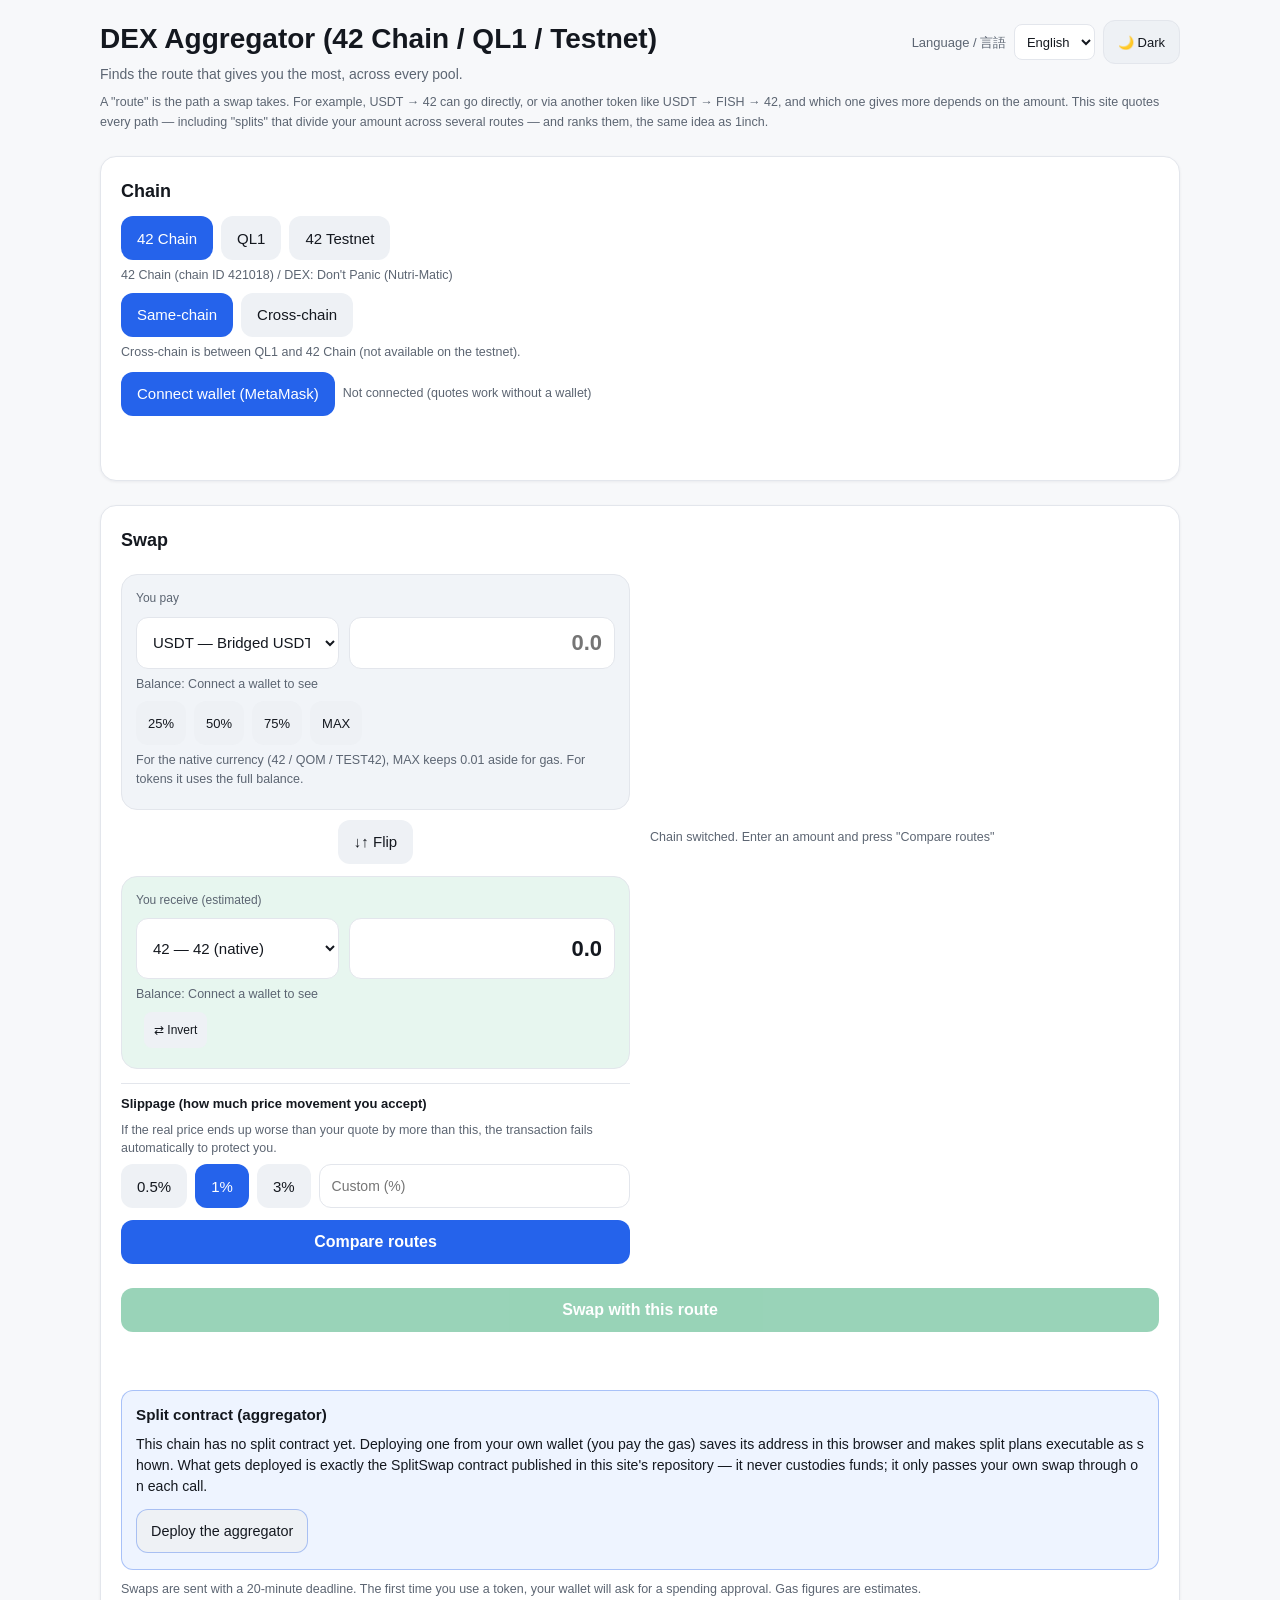
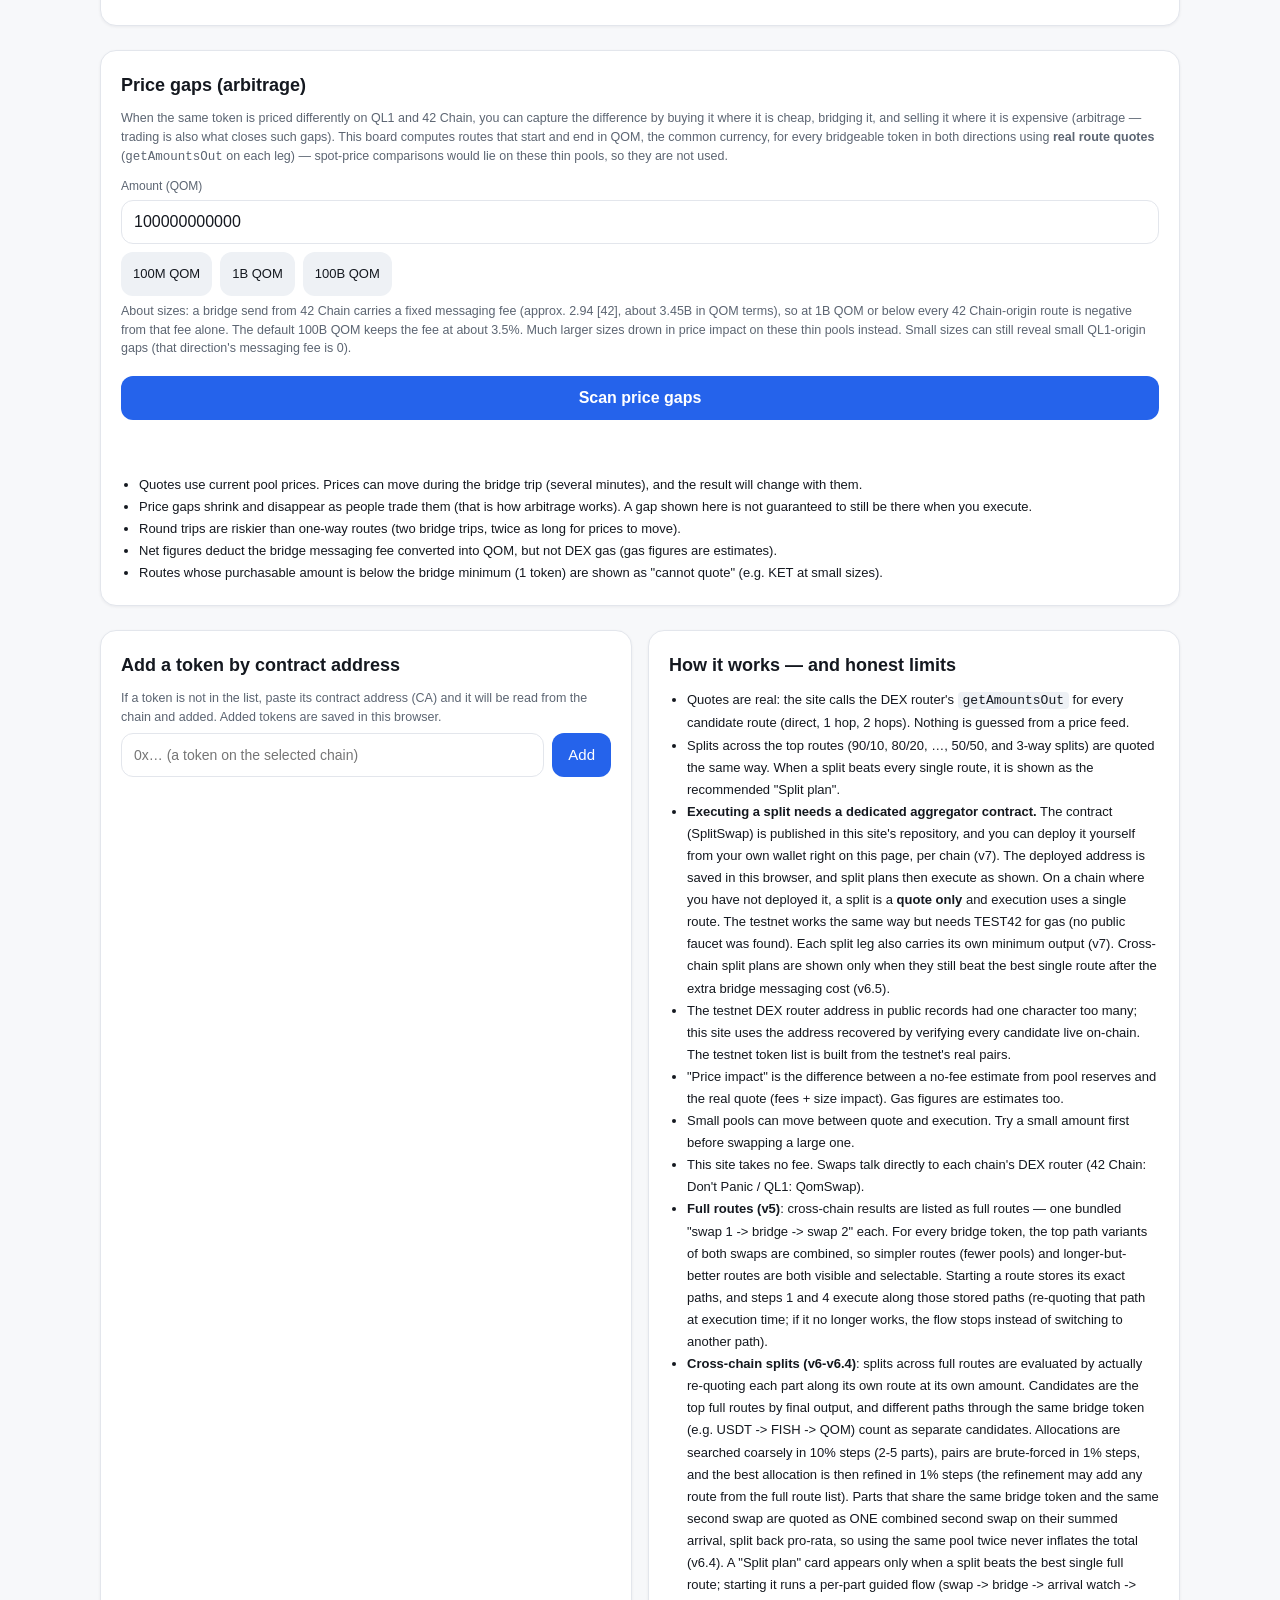
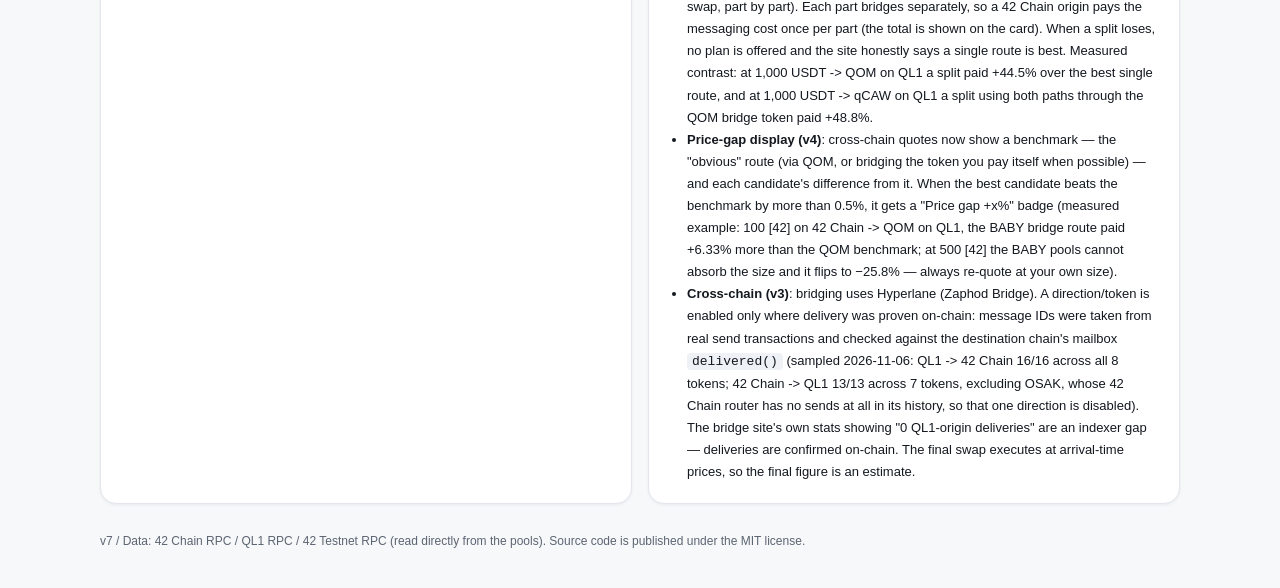
==== commit 5999337e: "UI refresh: light default + dark toggle (guppy-theme), 1120px container, PC 2-column swap/routes lay" ====
--- a/docs/index.html
+++ b/docs/index.html
@@ -5,7 +5,8 @@
 <meta name="viewport" content="width=device-width, initial-scale=1">
 <title>DEX Aggregator (42 Chain / QL1 / 42 Testnet)</title>
 <meta name="description" content="Compare every route — direct, multi-hop and split — across 42 Chain (Infinite), QL1 and the 42 testnet, and swap with the plan that pays the most.">
-<link rel="stylesheet" href="style.css">
+<script>(function(){try{var t=localStorage.getItem('guppy-theme');document.documentElement.dataset.theme=(t==='dark'?'dark':'light');}catch(e){document.documentElement.dataset.theme='light';}})();</script>
+<link rel="stylesheet" href="style.css?v=2">
 <script>
 /* Language gate (v6.3): a saved choice (dexagg_lang = "ja") goes to the
    Japanese page; anything else — including no saved choice — defaults to
--- a/docs/style.css
+++ b/docs/style.css
@@ -1,91 +1,164 @@
+:root, :root[data-theme="light"] {
+  --bg: #f7f8fa; --card: #ffffff; --text: #14181f; --muted: #5c6572; --line: #e3e6ec;
+  --input-bg: #ffffff; --chip: #eef1f5; --accent: #2563eb; --success: #1d9e62;
+  --inset: #f1f4f8; --inset-green: #e7f6ef; --selected-bg: #e7f6ef; --selected-line: #1d9e62;
+  --code-bg: #eef1f5; --warn-bg: #fdf3d7; --warn-line: #c9a227; --warn-text: #6b5410;
+  --agg-bg: #eef4ff; --agg-line: rgba(37,99,235,.35); --danger: #c62828; --pos: #0f7a4a; --link: #2563eb;
+  --card-shadow: 0 1px 3px rgba(16,24,40,.06);
+}
+:root[data-theme="dark"] {
+  --bg: #000000; --card: #121316; --text: #f2f3f5; --muted: #9aa1ab; --line: #26282e;
+  --input-bg: #0a0a0b; --chip: #1b1d21; --accent: #2470d8; --success: #1d9e62;
+  --inset: #10182b; --inset-green: #12241f; --selected-bg: #1b2f2c; --selected-line: #1d9e62;
+  --code-bg: #0a0a0b; --warn-bg: #6b5410; --warn-line: #c9a227; --warn-text: #ffe9a8;
+  --agg-bg: rgba(20,32,54,.55); --agg-line: rgba(148,197,255,.35); --danger: #ff9d9d; --pos: #7be2ae; --link: #8fd0ff;
+  --card-shadow: none;
+}
 * { box-sizing: border-box; }
-body { margin: 0; font-family: -apple-system, "Hiragino Sans", "Noto Sans JP", sans-serif; background: #0f1420; color: #e8ecf3; }
-header { padding: 20px 16px 4px; max-width: 760px; margin: 0 auto; }
-h1 { font-size: 21px; margin: 0 0 6px; line-height: 1.35; }
-.sub { color: #aab4c4; margin: 0 0 8px; line-height: 1.55; font-size: 14px; }
-.sub.small { font-size: 12.5px; color: #8d99ae; }
-.status { color: #8fd0ff; font-size: 13px; min-height: 18px; line-height: 1.5; word-break: break-all; }
-.status a { color: #8fd0ff; }
-button { background: #2470d8; color: #fff; border: 0; border-radius: 8px; padding: 9px 14px; font-size: 14px; cursor: pointer; }
+body { margin: 0; font-family: -apple-system, "Hiragino Sans", "Noto Sans JP", sans-serif; background: var(--bg); color: var(--text); line-height: 1.6; }
+header { padding: 20px 20px 4px; max-width: 1120px; margin: 0 auto; position: relative; }
+header h1 { padding-right: 340px; }
+h1 { font-size: 28px; margin: 0 0 6px; line-height: 1.35; }
+.sub { color: var(--muted); margin: 0 0 8px; line-height: 1.55; font-size: 14px; }
+.sub.small { font-size: 12.5px; color: var(--muted); }
+.status { color: var(--accent); font-size: 13px; min-height: 18px; line-height: 1.5; word-break: break-all; }
+:root[data-theme="dark"] .status { color: #8fd0ff; }
+.status a { color: var(--link); }
+button { background: var(--accent); color: #fff; border: 0; border-radius: 12px; padding: 10px 16px; font-size: 15px; cursor: pointer; min-height: 44px; }
 button:disabled { opacity: .45; cursor: default; }
-button.big { width: 100%; padding: 13px; font-size: 16px; margin-top: 12px; }
-button.big.swap { background: #1d9e62; }
-.panel { background: #171e2e; border: 1px solid #26314a; border-radius: 12px; padding: 14px 16px; margin: 12px auto; max-width: 760px; width: calc(100% - 24px); }
-.panel h2 { font-size: 16px; margin: 0 0 10px; }
-.count { color: #8d99ae; font-size: 12.5px; line-height: 1.5; margin: 6px 0; }
+button.big { width: 100%; padding: 13px; font-size: 16px; margin-top: 12px; font-weight: 700; }
+button.big.swap { background: var(--success); }
+.layout { max-width: 1120px; margin: 0 auto; padding: 0 20px; display: grid; grid-template-columns: 1fr; gap: 0; }
+.panel { background: var(--card); border: 1px solid var(--line); border-radius: 16px; padding: 20px; margin: 12px 0; width: 100%; box-shadow: var(--card-shadow); }
+.panel h2 { font-size: 18px; margin: 0 0 10px; }
+.count { color: var(--muted); font-size: 12.5px; line-height: 1.5; margin: 6px 0; }
 .chain-row, .connect-row, .ca-row, .slip-row, .chips { display: flex; gap: 8px; flex-wrap: wrap; align-items: center; }
-.chain-btn { background: #232c44; color: #c3cad7; }
-.chain-btn.active { background: #2470d8; color: #fff; }
+.chain-btn { background: var(--chip); color: var(--text); }
+.chain-btn.active { background: var(--accent); color: #fff; }
 .connect-row { margin-top: 10px; }
-.fld { display: block; margin-top: 10px; font-size: 12px; color: #9fb0c9; }
-.fld select, .fld input { width: 100%; box-sizing: border-box; margin-top: 4px; padding: 12px; font-size: 16px; border-radius: 10px; border: 1px solid #33405e; background: #0f1420; color: #fff; }
+.fld { display: block; margin-top: 10px; font-size: 12px; color: var(--muted); }
+.fld select, .fld input { width: 100%; box-sizing: border-box; margin-top: 4px; padding: 12px; font-size: 16px; border-radius: 12px; border: 1px solid var(--line); background: var(--input-bg); color: var(--text); min-height: 44px; }
+.fld select:focus, .fld input:focus, .ca-row input:focus, #slipCustom:focus { outline: none; border-color: var(--accent); box-shadow: 0 0 0 2px rgba(37,99,235,.18); }
 
 /* ---- v4 arbitrage ---- */
 .badge.gap { background: #c9a227; color: #1a1405; border-radius: 6px; padding: 2px 7px; font-size: 11px; font-weight: 700; }
-.badge.bench { background: #232c44; color: #c3cad7; border-radius: 6px; padding: 2px 7px; font-size: 11px; }
-.arb-group { font-weight: 700; color: #e8ecf3; margin: 14px 0 2px; font-size: 14px; line-height: 1.5; }
-.arb-net.pos { color: #7be2ae; }
-.arb-net.neg { color: #ff9d9d; }
-.arb-neg-label { color: #ff9d9d; }
+.badge.bench { background: var(--chip); color: var(--text); border-radius: 6px; padding: 2px 7px; font-size: 11px; }
+.arb-group { font-weight: 700; color: var(--text); margin: 14px 0 2px; font-size: 14px; line-height: 1.5; }
+.arb-net.pos { color: var(--pos); }
+.arb-net.neg { color: var(--danger); }
+.arb-neg-label { color: var(--danger); }
 .chips { margin-top: 8px; }
-.chip { background: #232c44; color: #c3cad7; padding: 7px 12px; font-size: 13px; }
+.chip { background: var(--chip); color: var(--text); padding: 7px 12px; font-size: 13px; min-height: 44px; }
 .flip-row { text-align: center; margin: 10px 0 2px; }
-#flipBtn { background: #232c44; color: #c3cad7; }
-.slip { margin-top: 14px; border-top: 1px solid #26314a; padding-top: 10px; }
+#flipBtn { background: var(--chip); color: var(--text); }
+.slip { margin-top: 14px; border-top: 1px solid var(--line); padding-top: 10px; }
 .slip-label { font-size: 13px; font-weight: 600; }
-.slip-btn { background: #232c44; color: #c3cad7; }
-.slip-btn.active { background: #2470d8; color: #fff; }
-#slipCustom { flex: 1 1 110px; padding: 9px 10px; border-radius: 8px; border: 1px solid #33415e; background: #0f1420; color: #fff; font-size: 14px; }
-.ca-row input { flex: 1 1 220px; padding: 10px; border-radius: 8px; border: 1px solid #33415e; background: #0f1420; color: #fff; font-size: 14px; }
+.slip-btn { background: var(--chip); color: var(--text); }
+.slip-btn.active { background: var(--accent); color: #fff; }
+#slipCustom { flex: 1 1 110px; padding: 10px 12px; border-radius: 12px; border: 1px solid var(--line); background: var(--input-bg); color: var(--text); font-size: 14px; min-height: 44px; }
+.ca-row input { flex: 1 1 220px; padding: 10px 12px; border-radius: 12px; border: 1px solid var(--line); background: var(--input-bg); color: var(--text); font-size: 14px; min-height: 44px; }
 .route-list { display: flex; flex-direction: column; gap: 8px; margin-top: 12px; }
-.route-card { display: block; width: 100%; text-align: left; background: #1e2740; color: #e8ecf3; border: 1px solid #2b3857; border-radius: 10px; padding: 10px 12px; }
-.route-card.selected { border-color: #1d9e62; background: #1b2f2c; }
+.route-card { display: block; width: 100%; text-align: left; background: var(--chip); color: var(--text); border: 1px solid var(--line); border-radius: 12px; padding: 12px 14px; min-height: 44px; }
+.route-card.selected { border-color: var(--selected-line); background: var(--selected-bg); }
 .route-card .r-head { display: flex; align-items: baseline; gap: 8px; flex-wrap: wrap; }
-.r-rank { font-size: 12px; color: #8d99ae; }
-.badge.best { background: #1d9e62; color: #fff; border-radius: 6px; padding: 2px 7px; font-size: 11px; }
+.r-rank { font-size: 12px; color: var(--muted); }
+.badge.best { background: var(--success); color: #fff; border-radius: 6px; padding: 2px 7px; font-size: 11px; }
 .r-out { font-size: 16px; font-weight: 700; word-break: break-all; }
-.r-line { display: block; font-size: 12.5px; color: #c3cad7; margin-top: 4px; line-height: 1.5; word-break: break-all; }
-.split-note { color: #ffd98a; font-size: 12.5px; line-height: 1.6; }
-.notes { color: #c3cad7; line-height: 1.7; font-size: 13px; padding-left: 18px; margin: 0; }
-.notes code { background: #0f1420; padding: 1px 5px; border-radius: 4px; }
-footer { max-width: 760px; margin: 0 auto; padding: 4px 16px 28px; color: #8d99ae; font-size: 12px; line-height: 1.6; }
+.r-line { display: block; font-size: 12.5px; color: var(--muted); margin-top: 4px; line-height: 1.5; word-break: break-all; }
+.split-note { color: #8a6d00; font-size: 12.5px; line-height: 1.6; }
+:root[data-theme="dark"] .split-note { color: #ffd98a; }
+.notes { color: var(--text); line-height: 1.7; font-size: 13px; padding-left: 18px; margin: 0; }
+.notes code { background: var(--code-bg); color: var(--text); padding: 1px 5px; border-radius: 4px; }
+footer { max-width: 1120px; margin: 0 auto; padding: 4px 20px 28px; color: var(--muted); font-size: 12px; line-height: 1.6; }
 
 /* ---- v2 additions ---- */
-.lang-switch { margin-left: 10px; }
-.lang-switch a { color: #8fd0ff; font-size: 13px; }
-.lang-switch select { margin-left: 4px; background: #10182b; color: #e8eefc; border: 1px solid #2b3857; border-radius: 6px; padding: 2px 6px; font-size: 13px; }
-.testnet-banner { max-width: 760px; width: calc(100% - 24px); margin: 12px auto 0; background: #6b5410; border: 1px solid #c9a227; color: #ffe9a8; border-radius: 10px; padding: 10px 14px; font-size: 14px; font-weight: 700; text-align: center; }
-.pay-box { background: #10182b; border: 1px solid #2b3857; border-radius: 12px; padding: 12px; margin-top: 10px; }
-.pay-box.receive { background: #12241f; border-color: #24503f; }
-.pay-label { font-size: 12px; color: #9fb0c9; margin-bottom: 8px; }
+.top-actions { position: absolute; top: 20px; right: 20px; display: flex; gap: 8px; align-items: center; flex-wrap: wrap; justify-content: flex-end; }
+.lang-switch { margin-left: 0; font-size: 13px; color: var(--muted); white-space: nowrap; }
+.lang-switch a { color: var(--link); font-size: 13px; }
+.lang-switch select { margin-left: 4px; background: var(--input-bg); color: var(--text); border: 1px solid var(--line); border-radius: 8px; padding: 6px 8px; font-size: 13px; min-height: 36px; }
+.theme-toggle { background: var(--chip); color: var(--text); border: 1px solid var(--line); border-radius: 12px; padding: 8px 14px; font-size: 13px; min-height: 44px; white-space: nowrap; }
+.testnet-banner { max-width: 1120px; width: calc(100% - 40px); margin: 12px auto 0; background: var(--warn-bg); border: 1px solid var(--warn-line); color: var(--warn-text); border-radius: 12px; padding: 10px 14px; font-size: 14px; font-weight: 700; text-align: center; }
+.layout > .testnet-banner { width: 100%; margin: 12px 0 0; grid-column: 1 / -1; }
+.pay-box { background: var(--inset); border: 1px solid var(--line); border-radius: 16px; padding: 14px; margin-top: 10px; }
+.pay-box.receive { background: var(--inset-green); border-color: var(--line); }
+:root[data-theme="dark"] .pay-box.receive { border-color: #24503f; }
+.pay-label { font-size: 12px; color: var(--muted); margin-bottom: 8px; }
 .pay-row { display: flex; gap: 10px; align-items: stretch; flex-wrap: wrap; }
-.pay-row select { flex: 1 1 150px; padding: 12px; font-size: 15px; border-radius: 10px; border: 1px solid #33405e; background: #0f1420; color: #fff; min-width: 0; }
-.pay-row input { flex: 2 1 160px; padding: 12px; font-size: 22px; font-weight: 700; text-align: right; border-radius: 10px; border: 1px solid #33405e; background: #0f1420; color: #fff; min-width: 0; }
-.receive-out { flex: 2 1 160px; padding: 12px; font-size: 22px; font-weight: 700; text-align: right; border-radius: 10px; border: 1px solid #24503f; background: #0d1a16; color: #b9f4d8; min-width: 0; word-break: break-all; }
-.rate-row { font-size: 13px; color: #c3cad7; margin: 8px 0 0; display: flex; gap: 8px; align-items: center; flex-wrap: wrap; }
-.mini-btn { background: #232c44; color: #c3cad7; padding: 4px 10px; font-size: 12px; border-radius: 6px; }
+.pay-row select { flex: 1 1 150px; padding: 12px; font-size: 15px; border-radius: 12px; border: 1px solid var(--line); background: var(--input-bg); color: var(--text); min-width: 0; min-height: 44px; }
+.pay-row input { flex: 2 1 160px; padding: 12px; font-size: 22px; font-weight: 700; text-align: right; border-radius: 12px; border: 1px solid var(--line); background: var(--input-bg); color: var(--text); min-width: 0; min-height: 44px; }
+.receive-out { flex: 2 1 160px; padding: 12px; font-size: 22px; font-weight: 700; text-align: right; border-radius: 12px; border: 1px solid var(--line); background: var(--input-bg); color: var(--text); min-width: 0; word-break: break-all; }
+:root[data-theme="dark"] .receive-out { border-color: #24503f; background: #0d1a16; color: #b9f4d8; }
+.rate-row { font-size: 13px; color: var(--muted); margin: 8px 0 0; display: flex; gap: 8px; align-items: center; flex-wrap: wrap; }
+.mini-btn { background: var(--chip); color: var(--text); padding: 6px 10px; font-size: 12px; border-radius: 8px; min-height: 36px; }
 .split-card { margin-top: 12px; }
 .split-leg { display: block; margin-top: 8px; }
 .split-leg-head { display: flex; gap: 8px; align-items: baseline; flex-wrap: wrap; }
-.pct-chip { background: #2470d8; color: #fff; border-radius: 6px; padding: 2px 8px; font-size: 12px; font-weight: 700; flex: 0 0 auto; }
-.split-path { font-size: 12.5px; color: #e8ecf3; word-break: break-all; }
-.split-leg-out { font-size: 12.5px; color: #8fd0a8; margin-left: auto; }
-.split-bar { display: block; height: 8px; background: #0f1420; border-radius: 4px; margin-top: 4px; overflow: hidden; }
-.split-bar-fill { display: block; height: 100%; background: linear-gradient(90deg, #2470d8, #1d9e62); border-radius: 4px; }
+.pct-chip { background: var(--accent); color: #fff; border-radius: 6px; padding: 2px 8px; font-size: 12px; font-weight: 700; flex: 0 0 auto; }
+.split-path { font-size: 12.5px; color: var(--text); word-break: break-all; }
+.split-leg-out { font-size: 12.5px; color: var(--pos); margin-left: auto; }
+.split-bar { display: block; height: 8px; background: var(--input-bg); border-radius: 4px; margin-top: 4px; overflow: hidden; }
+.split-bar-fill { display: block; height: 100%; background: linear-gradient(90deg, var(--accent), var(--success)); border-radius: 4px; }
 
 /* ---- v3 cross-chain ---- */
-.x-start { margin-top: 10px; background: #1d9e62; }
+.x-start { margin-top: 10px; background: var(--success); }
 /* ---- v5 full routes ---- */
-.fullpath { font-size: 13px; color: #e8ecf3; line-height: 1.8; word-break: normal; }
+.fullpath { font-size: 13px; color: var(--text); line-height: 1.8; word-break: normal; }
 .fullpath .tok { white-space: nowrap; }
-.fullpath .bridge-mark { color: #8fd0ff; font-weight: 700; }
-.fullpath .path-arrow { color: #8d99ae; }
+.fullpath .bridge-mark { color: var(--accent); font-weight: 700; }
+.fullpath .path-arrow { color: var(--muted); }
 .xflow { margin-top: 14px; display: flex; flex-direction: column; gap: 8px; }
-.xstep { background: #10182b; border: 1px solid #2b3857; border-radius: 10px; padding: 10px 12px; }
-.xstep.current { border-color: #2470d8; }
-.xpart { border-top: 1px dashed #2b3857; padding: 8px 0 4px; margin-top: 8px; }
+.xstep { background: var(--inset); border: 1px solid var(--line); border-radius: 12px; padding: 12px 14px; }
+.xstep.current { border-color: var(--accent); }
+.xpart { border-top: 1px dashed var(--line); padding: 8px 0 4px; margin-top: 8px; }
 .xpart:first-of-type { border-top: none; margin-top: 4px; }
 .xstep-head { display: flex; gap: 8px; align-items: center; flex-wrap: wrap; }
-.badge-step { background: #232c44; color: #c3cad7; border-radius: 6px; padding: 2px 7px; font-size: 11px; }
-.xstep.current .badge-step { background: #2470d8; color: #fff; }
-.fld select, .fld input { width: 100%; box-sizing: border-box; margin-top: 4px; padding: 12px; font-size: 16px; border-radius: 10px; border: 1px solid #33405e; background: #0f1420; color: #fff; }
+.badge-step { background: var(--chip); color: var(--text); border-radius: 6px; padding: 2px 7px; font-size: 11px; }
+.xstep.current .badge-step { background: var(--accent); color: #fff; }
+
+/* v7: aggregator (SplitSwap) deploy area */
+.agg-area { margin: 14px 0 4px; padding: 12px 14px; border: 1px solid var(--agg-line); border-radius: 12px; background: var(--agg-bg); }
+.agg-title { margin: 0 0 6px; font-weight: 700; font-size: .95rem; }
+.agg-line { margin: 4px 0; font-size: .88rem; line-height: 1.5; word-break: break-all; }
+.agg-line.err { color: var(--danger); }
+.agg-btn { margin-top: 8px; padding: 8px 14px; border-radius: 12px; border: 1px solid var(--agg-line); background: var(--chip); color: var(--text); cursor: pointer; font-size: .9rem; min-height: 44px; }
+.agg-btn:hover { filter: brightness(1.05); }
+
+/* PC layout (≥1024px): use the width.
+   - Swap panel: controls (pay/receive/slippage/quote) in the left column,
+     route results (plan/route list/min/swap) in the right column.
+   - Route cards in 2 columns everywhere (swap / cross / arb lists).
+   - Add-token panel and How-it-works panel sit side by side. */
+@media (min-width: 1024px) {
+  .route-list { display: grid; grid-template-columns: 1fr 1fr; align-items: start; }
+  .route-list .route-card { height: 100%; }
+  .arb-group, .route-list > .xstep, .route-list > p, .route-list > div { grid-column: 1 / -1; }
+  .swap-panel { display: grid; grid-template-columns: minmax(0,1fr) minmax(0,1fr); column-gap: 20px; align-items: start; }
+  .swap-panel > h2 { grid-column: 1 / -1; grid-row: 1; }
+  .swap-panel > .pay-box:not(.receive) { grid-column: 1; grid-row: 2; }
+  .swap-panel > .flip-row { grid-column: 1; grid-row: 3; }
+  .swap-panel > .pay-box.receive { grid-column: 1; grid-row: 4; }
+  .swap-panel > .slip { grid-column: 1; grid-row: 5; }
+  .swap-panel > #quoteBtn { grid-column: 1; grid-row: 6; }
+  .swap-panel > #planArea { grid-column: 2; grid-row: 2; }
+  .swap-panel > #routeList { grid-column: 2; grid-row: 3 / span 3; display: flex; }
+  .swap-panel > #splitNote { grid-column: 2; grid-row: 6; }
+  .swap-panel > #minLine { grid-column: 2; grid-row: 7; }
+  .swap-panel > #swapBtn { grid-column: 1 / -1; grid-row: 8; }
+  .swap-panel > #txResult { grid-column: 1 / -1; grid-row: 9; }
+  .swap-panel > #aggArea { grid-column: 1 / -1; grid-row: 10; }
+  .swap-panel > p.count:last-child { grid-column: 1 / -1; grid-row: 11; }
+  .layout { grid-template-columns: 1fr 1fr; column-gap: 16px; }
+  .layout > .panel { grid-column: 1 / -1; }
+  .layout > #caPanel { grid-column: 1; }
+  .layout > .panel:last-child { grid-column: 2; }
+}
+@media (min-width: 641px) and (max-width: 1023px) {
+  header h1 { padding-right: 300px; }
+}
+@media (max-width: 640px) {
+  header, .layout, footer { padding-left: 16px; padding-right: 16px; }
+  header h1 { padding-right: 0; padding-top: 44px; font-size: 22px; }
+  .top-actions { top: 12px; right: 16px; }
+  .panel { padding: 16px; }
+  .testnet-banner { width: calc(100% - 32px); }
+}
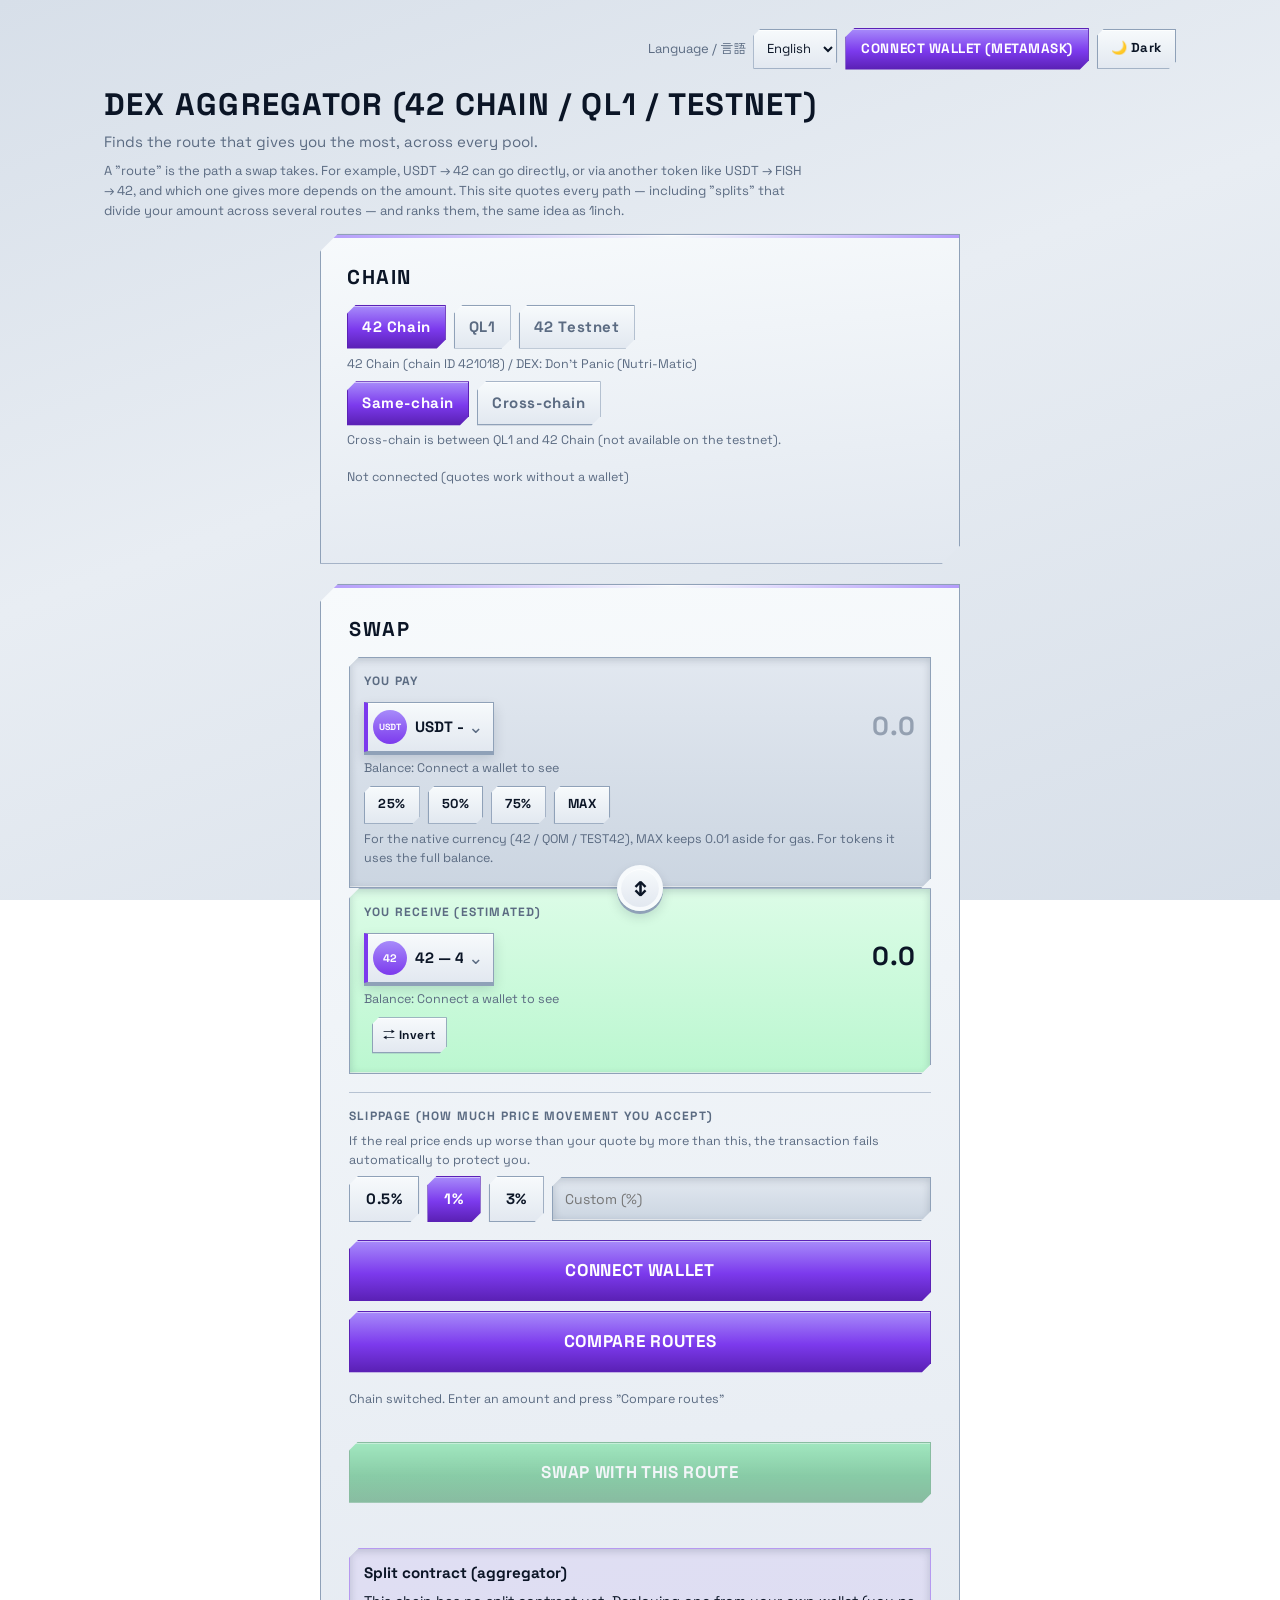
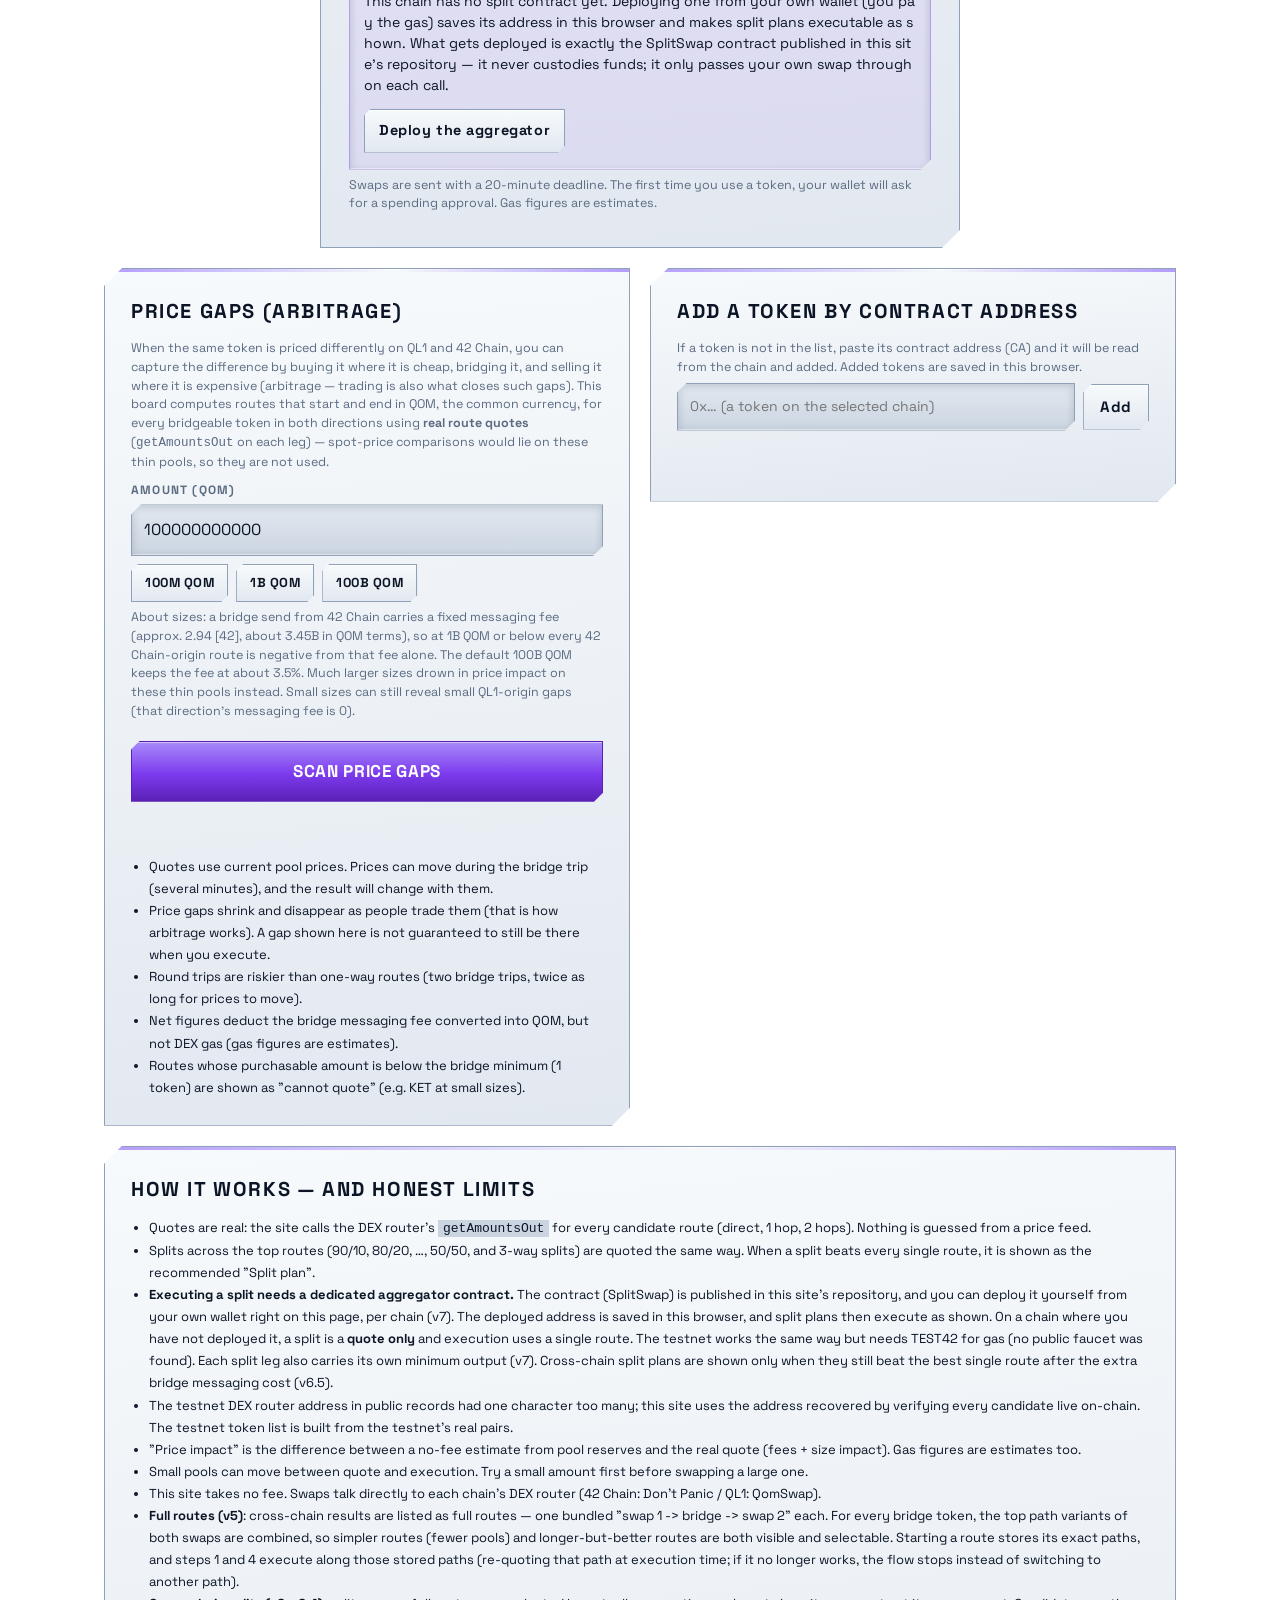
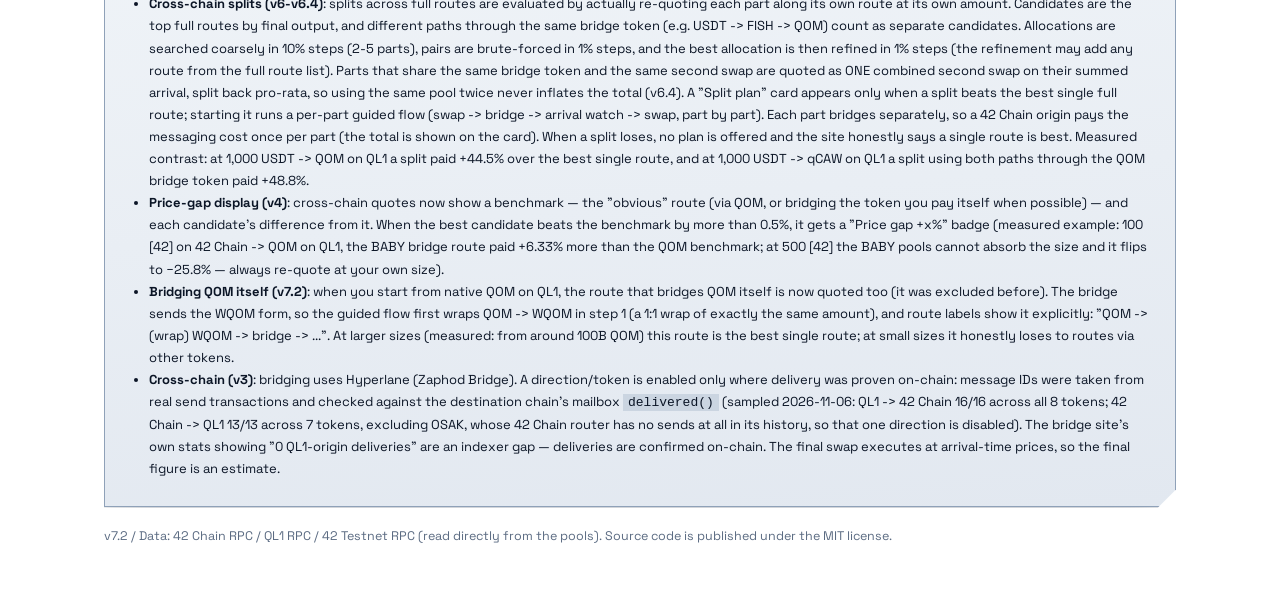
==== commit 3a1c9dda: "UI Canon v2 (Qom DEX design language): angular clip-path cuts (card 18/panel 10/button 9/chip 7/badg" ====
--- a/docs/index.html
+++ b/docs/index.html
@@ -6,7 +6,7 @@
 <title>DEX Aggregator (42 Chain / QL1 / 42 Testnet)</title>
 <meta name="description" content="Compare every route — direct, multi-hop and split — across 42 Chain (Infinite), QL1 and the 42 testnet, and swap with the plan that pays the most.">
 <script>(function(){try{var t=localStorage.getItem('guppy-theme');document.documentElement.dataset.theme=(t==='dark'?'dark':'light');}catch(e){document.documentElement.dataset.theme='light';}})();</script>
-<link rel="stylesheet" href="style.css?v=2">
+<link rel="stylesheet" href="style.css?v=7">
 <script>
 /* Language gate (v6.3): a saved choice (dexagg_lang = "ja") goes to the
    Japanese page; anything else — including no saved choice — defaults to
--- a/docs/style.css
+++ b/docs/style.css
@@ -1,164 +1,280 @@
+/* DEX Aggregator — Guppy's Guide UI Canon v2 (Qom DEX design language), accent slot #2 violet.
+   Angular clip-path cuts, 3D press-down buttons, steel tokens. Display layer only. */
 :root, :root[data-theme="light"] {
-  --bg: #f7f8fa; --card: #ffffff; --text: #14181f; --muted: #5c6572; --line: #e3e6ec;
-  --input-bg: #ffffff; --chip: #eef1f5; --accent: #2563eb; --success: #1d9e62;
-  --inset: #f1f4f8; --inset-green: #e7f6ef; --selected-bg: #e7f6ef; --selected-line: #1d9e62;
-  --code-bg: #eef1f5; --warn-bg: #fdf3d7; --warn-line: #c9a227; --warn-text: #6b5410;
-  --agg-bg: #eef4ff; --agg-line: rgba(37,99,235,.35); --danger: #c62828; --pos: #0f7a4a; --link: #2563eb;
-  --card-shadow: 0 1px 3px rgba(16,24,40,.06);
+  color-scheme: light;
+  --bg:#e8edf3; --bg2:#d7dfe9; --card:#f7fafc; --panel:#e2e8f0; --panel2:#cbd5e1;
+  --text:#0b1526; --muted:#5b6b82; --line:#b6c2d2; --line-d:#8fa1b8;
+  --accent:#7c3aed; --accent-2:#a78bfa; --accent-d:#5b21b6; --accent-ink:#ffffff;
+  --green:#16a34a; --green-d:#15803d; --red:#dc2626; --red-d:#991b1b;
+  --shadow-card:0 24px 48px -12px rgba(7,25,48,.35), 0 4px 10px rgba(7,25,48,.18), inset 0 1px 0 rgba(255,255,255,.9);
+  --shadow-btn:0 5px 0 var(--accent-d), 0 10px 18px rgba(124,58,237,.35), inset 0 1px 0 rgba(255,255,255,.45);
+  --shadow-chip:0 3px 0 var(--line-d), 0 6px 12px rgba(7,25,48,.15), inset 0 1px 0 rgba(255,255,255,.8);
+  --inset-panel:inset 0 2px 8px rgba(7,25,48,.18), inset 0 -1px 0 rgba(255,255,255,.65);
+  /* legacy aliases (kept so existing rules / generated markup keep working) */
+  --input-bg:#ffffff; --chip:#cbd5e1; --accent-strong:#5b21b6; --success:#16a34a;
+  --inset:linear-gradient(180deg,#e2e8f0,#cbd5e1); --inset-green:linear-gradient(180deg,#dcfce7,#bbf7d0);
+  --selected-bg:#ede9fe; --selected-line:#7c3aed;
+  --code-bg:#cbd5e1; --warn-bg:#fef9c3; --warn-line:#b45309; --warn-text:#713f12;
+  --agg-bg:rgba(124,58,237,.08); --agg-line:rgba(124,58,237,.42); --danger:#dc2626; --pos:#16a34a; --link:#5b21b6;
+  --pill-bg:#f7fafc; --badge-bg:linear-gradient(180deg,#a78bfa,#7c3aed); --badge-text:#ffffff;
+  --card-gradient:linear-gradient(175deg,#f7fafc,#e2e8f0);
+  --primary-bottom:#5b21b6; --success-bottom:#15803d;
+  --warn-gradient:linear-gradient(180deg,#fef9c3,#fde68a);
+  --card-shadow:0 24px 48px -12px rgba(7,25,48,.35), 0 4px 10px rgba(7,25,48,.18), inset 0 1px 0 rgba(255,255,255,.9);
 }
 :root[data-theme="dark"] {
-  --bg: #000000; --card: #121316; --text: #f2f3f5; --muted: #9aa1ab; --line: #26282e;
-  --input-bg: #0a0a0b; --chip: #1b1d21; --accent: #2470d8; --success: #1d9e62;
-  --inset: #10182b; --inset-green: #12241f; --selected-bg: #1b2f2c; --selected-line: #1d9e62;
-  --code-bg: #0a0a0b; --warn-bg: #6b5410; --warn-line: #c9a227; --warn-text: #ffe9a8;
-  --agg-bg: rgba(20,32,54,.55); --agg-line: rgba(148,197,255,.35); --danger: #ff9d9d; --pos: #7be2ae; --link: #8fd0ff;
-  --card-shadow: none;
+  color-scheme: dark;
+  --bg:#05080e; --bg2:#0a1220; --card:#0d1626; --panel:#0a101d; --panel2:#111c30;
+  --text:#e8f1fc; --muted:#8fa5c0; --line:#22344f; --line-d:#31496b;
+  --accent:#7c3aed; --accent-2:#a78bfa; --accent-d:#2e1065; --accent-ink:#ffffff;
+  --green:#16a34a; --green-d:#14532d; --red:#dc2626; --red-d:#991b1b;
+  --shadow-card:0 24px 48px -12px rgba(0,0,0,.8), 0 4px 10px rgba(0,0,0,.5), inset 0 1px 0 rgba(148,197,255,.14);
+  --shadow-btn:0 5px 0 #1e0a45, 0 10px 18px rgba(124,58,237,.35), inset 0 1px 0 rgba(255,255,255,.35);
+  --shadow-chip:0 3px 0 #060d18, 0 6px 12px rgba(0,0,0,.45), inset 0 1px 0 rgba(148,197,255,.18);
+  --inset-panel:inset 0 2px 10px rgba(0,0,0,.6), inset 0 -1px 0 rgba(148,197,255,.08);
+  /* legacy aliases */
+  --input-bg:#0a101d; --chip:#111c30; --accent-strong:#a78bfa; --success:#22c55e;
+  --inset:linear-gradient(180deg,#0a101d,#111c30); --inset-green:linear-gradient(180deg,#0f2c1e,#0a2016);
+  --selected-bg:#241547; --selected-line:#a78bfa;
+  --code-bg:#111c30; --warn-bg:#292524; --warn-line:#b45309; --warn-text:#fde68a;
+  --agg-bg:rgba(124,58,237,.16); --agg-line:rgba(167,139,250,.42); --danger:#f87171; --pos:#4ade80; --link:#a78bfa;
+  --pill-bg:#0d1626; --badge-bg:linear-gradient(180deg,#a78bfa,#7c3aed); --badge-text:#ffffff;
+  --card-gradient:linear-gradient(175deg,#0d1626,#0a101d);
+  --primary-bottom:#1e0a45; --success-bottom:#14532d;
+  --warn-gradient:linear-gradient(180deg,#292524,#1c1917);
+  --card-shadow:0 24px 48px -12px rgba(0,0,0,.8), 0 4px 10px rgba(0,0,0,.5), inset 0 1px 0 rgba(148,197,255,.14);
 }
 * { box-sizing: border-box; }
-body { margin: 0; font-family: -apple-system, "Hiragino Sans", "Noto Sans JP", sans-serif; background: var(--bg); color: var(--text); line-height: 1.6; }
-header { padding: 20px 20px 4px; max-width: 1120px; margin: 0 auto; position: relative; }
-header h1 { padding-right: 340px; }
-h1 { font-size: 28px; margin: 0 0 6px; line-height: 1.35; }
+body { margin: 0; font-family: "Space Grotesk", "Zen Kaku Gothic New", system-ui, sans-serif; color: var(--text); line-height: 1.6; -webkit-font-smoothing: antialiased;
+  background:
+    linear-gradient(160deg, var(--bg2), var(--bg) 45%, var(--bg2)),
+    repeating-linear-gradient(115deg, transparent 0 46px, rgba(167,139,250,.05) 46px 47px);
+  background-attachment: fixed; min-height: 100vh; }
+button, input, select, textarea { font: inherit; }
+header { padding: 18px 16px 2px; max-width: 640px; margin: 0 auto; position: relative; }
+header h1 { padding-right: 0; }
+h1 { font-size: 27px; margin: 0 0 6px; line-height: 1.3; letter-spacing: .04em; font-weight: 700; text-transform: uppercase; }
 .sub { color: var(--muted); margin: 0 0 8px; line-height: 1.55; font-size: 14px; }
 .sub.small { font-size: 12.5px; color: var(--muted); }
 .status { color: var(--accent); font-size: 13px; min-height: 18px; line-height: 1.5; word-break: break-all; }
-:root[data-theme="dark"] .status { color: #8fd0ff; }
+:root[data-theme="dark"] .status { color: var(--accent-2); }
 .status a { color: var(--link); }
-button { background: var(--accent); color: #fff; border: 0; border-radius: 12px; padding: 10px 16px; font-size: 15px; cursor: pointer; min-height: 44px; }
-button:disabled { opacity: .45; cursor: default; }
-button.big { width: 100%; padding: 13px; font-size: 16px; margin-top: 12px; font-weight: 700; }
-button.big.swap { background: var(--success); }
-.layout { max-width: 1120px; margin: 0 auto; padding: 0 20px; display: grid; grid-template-columns: 1fr; gap: 0; }
-.panel { background: var(--card); border: 1px solid var(--line); border-radius: 16px; padding: 20px; margin: 12px 0; width: 100%; box-shadow: var(--card-shadow); }
-.panel h2 { font-size: 18px; margin: 0 0 10px; }
+button { background: linear-gradient(180deg, var(--card), var(--panel)); color: var(--text); border: 1px solid var(--line-d); padding: 10px 16px; font-size: 15px; cursor: pointer; min-height: 44px; font-weight: 700; letter-spacing: .04em; box-shadow: var(--shadow-chip); clip-path: polygon(9px 0, 100% 0, 100% calc(100% - 9px), calc(100% - 9px) 100%, 0 100%, 0 9px); transition: transform .08s ease, box-shadow .08s ease, opacity .15s ease, filter .15s ease; }
+button:not(:disabled):hover { filter: brightness(1.05); }
+button:not(:disabled):active { transform: translateY(2px); box-shadow: 0 1px 0 var(--line-d); }
+button:disabled { opacity: .45; cursor: not-allowed; transform: none; }
+button.big { width: 100%; padding: 16px 18px; font-size: 17px; margin-top: 14px; font-weight: 700; min-height: 58px; background: linear-gradient(180deg, var(--accent-2), var(--accent) 55%, var(--accent-d)); color: var(--accent-ink); border-color: var(--accent-d); box-shadow: var(--shadow-btn); text-transform: uppercase; }
+button.big:active:not(:disabled) { transform: translateY(4px); box-shadow: 0 1px 0 var(--accent-d), 0 4px 8px rgba(124,58,237,.3), inset 0 1px 0 rgba(255,255,255,.3); }
+button.big.swap { background: linear-gradient(180deg, #4ade80, var(--green) 55%, var(--green-d)); color: #fff; border-color: var(--green-d); box-shadow: 0 5px 0 var(--green-d), 0 10px 18px rgba(22,163,74,.35), inset 0 1px 0 rgba(255,255,255,.45); }
+button.big.swap:active:not(:disabled) { transform: translateY(4px); box-shadow: 0 1px 0 var(--green-d), 0 4px 8px rgba(22,163,74,.3), inset 0 1px 0 rgba(255,255,255,.3); }
+.layout { max-width: 640px; margin: 0 auto; padding: 0 16px; display: block; }
+.panel { position: relative; background: linear-gradient(175deg, var(--card), var(--panel)); border: 1px solid var(--line-d); padding: 20px; margin: 14px 0; width: 100%; box-shadow: var(--shadow-card); clip-path: polygon(18px 0, 100% 0, 100% calc(100% - 18px), calc(100% - 18px) 100%, 0 100%, 0 18px); }
+.panel::before { content: ""; position: absolute; top: 0; left: 0; right: 0; height: 3px; background: linear-gradient(90deg, var(--accent-2), transparent 55%, var(--accent-2)); opacity: .85; }
+.panel h2 { font-size: 19px; margin: 0 0 12px; letter-spacing: .08em; text-transform: uppercase; }
 .count { color: var(--muted); font-size: 12.5px; line-height: 1.5; margin: 6px 0; }
 .chain-row, .connect-row, .ca-row, .slip-row, .chips { display: flex; gap: 8px; flex-wrap: wrap; align-items: center; }
-.chain-btn { background: var(--chip); color: var(--text); }
-.chain-btn.active { background: var(--accent); color: #fff; }
+.chain-btn { background: linear-gradient(180deg, var(--card), var(--panel)); color: var(--muted); padding: 9px 14px; }
+.chain-btn.active { background: linear-gradient(180deg, var(--accent-2), var(--accent) 55%, var(--accent-d)); color: #fff; border-color: var(--accent-d); box-shadow: var(--shadow-btn); }
 .connect-row { margin-top: 10px; }
-.fld { display: block; margin-top: 10px; font-size: 12px; color: var(--muted); }
-.fld select, .fld input { width: 100%; box-sizing: border-box; margin-top: 4px; padding: 12px; font-size: 16px; border-radius: 12px; border: 1px solid var(--line); background: var(--input-bg); color: var(--text); min-height: 44px; }
-.fld select:focus, .fld input:focus, .ca-row input:focus, #slipCustom:focus { outline: none; border-color: var(--accent); box-shadow: 0 0 0 2px rgba(37,99,235,.18); }
+.fld { display: block; margin-top: 10px; font-size: 12px; letter-spacing: .1em; text-transform: uppercase; color: var(--muted); font-weight: 700; }
+.fld select, .fld input { width: 100%; box-sizing: border-box; margin-top: 4px; padding: 12px; font-size: 16px; letter-spacing: normal; text-transform: none; font-weight: 400; border: 1px solid var(--line-d); background: linear-gradient(180deg, var(--panel), var(--panel2)); box-shadow: var(--inset-panel); color: var(--text); min-height: 48px; clip-path: polygon(10px 0, 100% 0, 100% calc(100% - 10px), calc(100% - 10px) 100%, 0 100%, 0 10px); }
+/* Native dropdown popups follow the theme via color-scheme above; these
+   rules are a belt-and-braces fallback so option text can never render
+   near-white on a light popup (or the reverse) again. Applies to every
+   select on the page (same-chain, cross-chain, language switcher). */
+select option { background: var(--input-bg); color: var(--text); }
+select option:checked { background: var(--chip); }
+.fld select:focus, .fld input:focus, .ca-row input:focus, #slipCustom:focus { outline: none; border-color: var(--accent); box-shadow: 0 0 0 2px rgba(124,58,237,.25); }
 
 /* ---- v4 arbitrage ---- */
-.badge.gap { background: #c9a227; color: #1a1405; border-radius: 6px; padding: 2px 7px; font-size: 11px; font-weight: 700; }
-.badge.bench { background: var(--chip); color: var(--text); border-radius: 6px; padding: 2px 7px; font-size: 11px; }
+.badge.gap { background: #c9a227; color: #1a1405; padding: 2px 7px; font-size: 11px; font-weight: 700; clip-path: polygon(8px 0, 100% 0, 100% calc(100% - 8px), calc(100% - 8px) 100%, 0 100%, 0 8px); }
+.badge.bench { background: linear-gradient(180deg, var(--card), var(--panel)); color: var(--text); border: 1px solid var(--line-d); padding: 2px 7px; font-size: 11px; clip-path: polygon(8px 0, 100% 0, 100% calc(100% - 8px), calc(100% - 8px) 100%, 0 100%, 0 8px); }
 .arb-group { font-weight: 700; color: var(--text); margin: 14px 0 2px; font-size: 14px; line-height: 1.5; }
 .arb-net.pos { color: var(--pos); }
 .arb-net.neg { color: var(--danger); }
 .arb-neg-label { color: var(--danger); }
 .chips { margin-top: 8px; }
-.chip { background: var(--chip); color: var(--text); padding: 7px 12px; font-size: 13px; min-height: 44px; }
-.flip-row { text-align: center; margin: 10px 0 2px; }
-#flipBtn { background: var(--chip); color: var(--text); }
-.slip { margin-top: 14px; border-top: 1px solid var(--line); padding-top: 10px; }
-.slip-label { font-size: 13px; font-weight: 600; }
-.slip-btn { background: var(--chip); color: var(--text); }
-.slip-btn.active { background: var(--accent); color: #fff; }
-#slipCustom { flex: 1 1 110px; padding: 10px 12px; border-radius: 12px; border: 1px solid var(--line); background: var(--input-bg); color: var(--text); font-size: 14px; min-height: 44px; }
-.ca-row input { flex: 1 1 220px; padding: 10px 12px; border-radius: 12px; border: 1px solid var(--line); background: var(--input-bg); color: var(--text); font-size: 14px; min-height: 44px; }
+.chip { background: linear-gradient(180deg, var(--card), var(--panel)); color: var(--text); padding: 7px 13px; font-size: 13px; min-height: 38px; clip-path: polygon(7px 0, 100% 0, 100% calc(100% - 7px), calc(100% - 7px) 100%, 0 100%, 0 7px); }
+.flip-row { position: relative; z-index: 4; height: 0; margin: 0; text-align: center; }
+#flipBtn { position: absolute; left: 50%; top: 0; transform: translate(-50%, -50%); width: 46px; height: 46px; min-height: 46px; padding: 0; border: 4px solid var(--card); border-radius: 50%; clip-path: none; background: linear-gradient(180deg, var(--card), var(--panel)); color: var(--text); font-size: 0; box-shadow: var(--shadow-chip); }
+#flipBtn::before { content: "↕"; font-size: 21px; line-height: 1; font-weight: 800; }
+#flipBtn:active { transform: translate(-50%, -50%); box-shadow: var(--shadow-chip); }
+.slip { margin-top: 18px; border-top: 1px solid var(--line); padding-top: 14px; }
+.slip-label { font-size: 12px; letter-spacing: .1em; text-transform: uppercase; color: var(--muted); font-weight: 700; }
+.slip-btn { background: linear-gradient(180deg, var(--card), var(--panel)); color: var(--text); }
+.slip-btn.active { background: linear-gradient(180deg, var(--accent-2), var(--accent) 55%, var(--accent-d)); color: #fff; border-color: var(--accent-d); box-shadow: var(--shadow-btn); }
+#slipCustom { flex: 1 1 110px; padding: 10px 12px; border: 1px solid var(--line-d); background: linear-gradient(180deg, var(--panel), var(--panel2)); box-shadow: var(--inset-panel); color: var(--text); font-size: 14px; min-height: 44px; clip-path: polygon(10px 0, 100% 0, 100% calc(100% - 10px), calc(100% - 10px) 100%, 0 100%, 0 10px); }
+.ca-row input { flex: 1 1 220px; padding: 10px 12px; border: 1px solid var(--line-d); background: linear-gradient(180deg, var(--panel), var(--panel2)); box-shadow: var(--inset-panel); color: var(--text); font-size: 14px; min-height: 48px; clip-path: polygon(10px 0, 100% 0, 100% calc(100% - 10px), calc(100% - 10px) 100%, 0 100%, 0 10px); }
 .route-list { display: flex; flex-direction: column; gap: 8px; margin-top: 12px; }
-.route-card { display: block; width: 100%; text-align: left; background: var(--chip); color: var(--text); border: 1px solid var(--line); border-radius: 12px; padding: 12px 14px; min-height: 44px; }
+.route-card { display: block; width: 100%; text-align: left; background: linear-gradient(180deg, var(--card), var(--panel)); color: var(--text); border: 1px solid var(--line-d); padding: 14px; min-height: 44px; box-shadow: var(--shadow-chip); clip-path: polygon(10px 0, 100% 0, 100% calc(100% - 10px), calc(100% - 10px) 100%, 0 100%, 0 10px); }
 .route-card.selected { border-color: var(--selected-line); background: var(--selected-bg); }
 .route-card .r-head { display: flex; align-items: baseline; gap: 8px; flex-wrap: wrap; }
 .r-rank { font-size: 12px; color: var(--muted); }
-.badge.best { background: var(--success); color: #fff; border-radius: 6px; padding: 2px 7px; font-size: 11px; }
+.badge.best { background: var(--success); color: #fff; padding: 2px 7px; font-size: 11px; clip-path: polygon(8px 0, 100% 0, 100% calc(100% - 8px), calc(100% - 8px) 100%, 0 100%, 0 8px); }
 .r-out { font-size: 16px; font-weight: 700; word-break: break-all; }
 .r-line { display: block; font-size: 12.5px; color: var(--muted); margin-top: 4px; line-height: 1.5; word-break: break-all; }
 .split-note { color: #8a6d00; font-size: 12.5px; line-height: 1.6; }
 :root[data-theme="dark"] .split-note { color: #ffd98a; }
 .notes { color: var(--text); line-height: 1.7; font-size: 13px; padding-left: 18px; margin: 0; }
-.notes code { background: var(--code-bg); color: var(--text); padding: 1px 5px; border-radius: 4px; }
-footer { max-width: 1120px; margin: 0 auto; padding: 4px 20px 28px; color: var(--muted); font-size: 12px; line-height: 1.6; }
+.notes code { background: var(--code-bg); color: var(--text); padding: 1px 5px; }
+footer { max-width: 640px; margin: 0 auto; padding: 4px 16px 30px; color: var(--muted); font-size: 12px; line-height: 1.6; }
 
 /* ---- v2 additions ---- */
-.top-actions { position: absolute; top: 20px; right: 20px; display: flex; gap: 8px; align-items: center; flex-wrap: wrap; justify-content: flex-end; }
+.top-actions { display: flex; gap: 8px; align-items: center; flex-wrap: wrap; justify-content: flex-end; margin: 0 0 14px; }
 .lang-switch { margin-left: 0; font-size: 13px; color: var(--muted); white-space: nowrap; }
 .lang-switch a { color: var(--link); font-size: 13px; }
-.lang-switch select { margin-left: 4px; background: var(--input-bg); color: var(--text); border: 1px solid var(--line); border-radius: 8px; padding: 6px 8px; font-size: 13px; min-height: 36px; }
-.theme-toggle { background: var(--chip); color: var(--text); border: 1px solid var(--line); border-radius: 12px; padding: 8px 14px; font-size: 13px; min-height: 44px; white-space: nowrap; }
-.testnet-banner { max-width: 1120px; width: calc(100% - 40px); margin: 12px auto 0; background: var(--warn-bg); border: 1px solid var(--warn-line); color: var(--warn-text); border-radius: 12px; padding: 10px 14px; font-size: 14px; font-weight: 700; text-align: center; }
+.lang-switch select { margin-left: 4px; background: linear-gradient(180deg, var(--card), var(--panel)); color: var(--text); border: 1px solid var(--line-d); box-shadow: var(--shadow-chip); padding: 6px 9px; font-size: 13px; min-height: 40px; clip-path: polygon(7px 0, 100% 0, 100% calc(100% - 7px), calc(100% - 7px) 100%, 0 100%, 0 7px); }
+.theme-toggle { background: linear-gradient(180deg, var(--card), var(--panel)); color: var(--text); border: 1px solid var(--line-d); padding: 8px 13px; font-size: 13px; min-height: 40px; white-space: nowrap; box-shadow: var(--shadow-chip); clip-path: polygon(7px 0, 100% 0, 100% calc(100% - 7px), calc(100% - 7px) 100%, 0 100%, 0 7px); }
+.header-connect { padding: 9px 15px; font-size: 13.5px; min-height: 40px; white-space: nowrap; background: linear-gradient(180deg, var(--accent-2), var(--accent) 55%, var(--accent-d)); color: #fff; border-color: var(--accent-d); box-shadow: var(--shadow-btn); text-transform: uppercase; }
+.header-connect:active:not(:disabled) { transform: translateY(4px); box-shadow: 0 1px 0 var(--accent-d), 0 4px 8px rgba(124,58,237,.3), inset 0 1px 0 rgba(255,255,255,.3); }
+/* Notice construction (canon §4): flat strip, 6px left bar, NOT clipped.
+   Visibility/text/logic of the testnet banner are unchanged. */
+.testnet-banner { max-width: 640px; width: 100%; margin: 12px auto 0; background: linear-gradient(180deg, #fef9c3, #fde68a); border: 1px solid #b45309; border-left: 6px solid #b45309; color: #713f12; padding: 10px 14px; font-size: 14px; font-weight: 700; text-align: center; box-shadow: 0 8px 16px rgba(180,83,9,.2); }
+:root[data-theme="dark"] .testnet-banner { background: linear-gradient(180deg, #292524, #1c1917); color: #fde68a; border-color: #b45309; }
 .layout > .testnet-banner { width: 100%; margin: 12px 0 0; grid-column: 1 / -1; }
-.pay-box { background: var(--inset); border: 1px solid var(--line); border-radius: 16px; padding: 14px; margin-top: 10px; }
-.pay-box.receive { background: var(--inset-green); border-color: var(--line); }
-:root[data-theme="dark"] .pay-box.receive { border-color: #24503f; }
-.pay-label { font-size: 12px; color: var(--muted); margin-bottom: 8px; }
-.pay-row { display: flex; gap: 10px; align-items: stretch; flex-wrap: wrap; }
-.pay-row select { flex: 1 1 150px; padding: 12px; font-size: 15px; border-radius: 12px; border: 1px solid var(--line); background: var(--input-bg); color: var(--text); min-width: 0; min-height: 44px; }
-.pay-row input { flex: 2 1 160px; padding: 12px; font-size: 22px; font-weight: 700; text-align: right; border-radius: 12px; border: 1px solid var(--line); background: var(--input-bg); color: var(--text); min-width: 0; min-height: 44px; }
-.receive-out { flex: 2 1 160px; padding: 12px; font-size: 22px; font-weight: 700; text-align: right; border-radius: 12px; border: 1px solid var(--line); background: var(--input-bg); color: var(--text); min-width: 0; word-break: break-all; }
-:root[data-theme="dark"] .receive-out { border-color: #24503f; background: #0d1a16; color: #b9f4d8; }
+.swap-panel { padding: 22px; }
+.pay-box { background: linear-gradient(180deg, var(--panel), var(--panel2)); border: 1px solid var(--line-d); box-shadow: var(--inset-panel); padding: 14px; margin-top: 10px; clip-path: polygon(10px 0, 100% 0, 100% calc(100% - 10px), calc(100% - 10px) 100%, 0 100%, 0 10px); }
+.pay-box.receive { background: var(--inset-green); margin-top: 0; }
+.pay-label { font-size: 12px; letter-spacing: .1em; text-transform: uppercase; font-weight: 700; color: var(--muted); margin-bottom: 10px; }
+.pay-row { display: flex; gap: 10px; align-items: center; flex-wrap: nowrap; }
+.token-select-wrap { position: relative; flex: 0 1 168px; min-width: 0; display: inline-flex; align-items: center; gap: 8px; background: linear-gradient(180deg, var(--card), var(--panel)); border: 1px solid var(--line-d); border-left: 4px solid var(--accent); padding: 5px 10px 5px 5px; box-shadow: var(--shadow-chip); }
+.token-select-wrap::after { content: "⌄"; color: var(--muted); font-size: 18px; line-height: 1; pointer-events: none; margin-left: -3px; }
+.token-badge { flex: 0 0 34px; width: 34px; height: 34px; border-radius: 50%; display: inline-flex; align-items: center; justify-content: center; background: var(--badge-bg); color: var(--badge-text); font-size: 11px; font-weight: 700; letter-spacing: -.02em; overflow: hidden; }
+.token-badge[data-len="3"] { font-size: 10px; }
+.token-badge[data-len="4"] { font-size: 9px; }
+.token-badge[data-len="5"] { font-size: 8px; }
+.token-badge[data-len="6"] { font-size: 7px; }
+.pay-row select { flex: 1 1 auto; width: 100%; padding: 7px 0; font-size: 15px; font-weight: 700; border: 0; background: transparent; color: var(--text); min-width: 0; min-height: 38px; appearance: none; -webkit-appearance: none; }
+.pay-row select:focus { outline: none; }
+.pay-row input { flex: 1 1 auto; width: 100%; padding: 4px 0; font-size: 26px; font-weight: 700; letter-spacing: .02em; text-align: right; border: 0; background: transparent; color: var(--text); min-width: 0; min-height: 52px; }
+.pay-row input:focus { outline: none; }
+.pay-row input::placeholder { color: var(--muted); opacity: .55; }
+.receive-out { flex: 1 1 auto; width: 100%; padding: 4px 0; font-size: 26px; font-weight: 700; letter-spacing: .02em; text-align: right; border: 0; background: transparent; color: var(--text); min-width: 0; min-height: 52px; word-break: break-all; }
 .rate-row { font-size: 13px; color: var(--muted); margin: 8px 0 0; display: flex; gap: 8px; align-items: center; flex-wrap: wrap; }
-.mini-btn { background: var(--chip); color: var(--text); padding: 6px 10px; font-size: 12px; border-radius: 8px; min-height: 36px; }
+.mini-btn { background: linear-gradient(180deg, var(--card), var(--panel)); color: var(--text); padding: 6px 10px; font-size: 12px; min-height: 36px; clip-path: polygon(7px 0, 100% 0, 100% calc(100% - 7px), calc(100% - 7px) 100%, 0 100%, 0 7px); }
 .split-card { margin-top: 12px; }
 .split-leg { display: block; margin-top: 8px; }
 .split-leg-head { display: flex; gap: 8px; align-items: baseline; flex-wrap: wrap; }
-.pct-chip { background: var(--accent); color: #fff; border-radius: 6px; padding: 2px 8px; font-size: 12px; font-weight: 700; flex: 0 0 auto; }
+.pct-chip { background: var(--accent); color: #fff; padding: 2px 8px; font-size: 12px; font-weight: 700; flex: 0 0 auto; clip-path: polygon(8px 0, 100% 0, 100% calc(100% - 8px), calc(100% - 8px) 100%, 0 100%, 0 8px); }
 .split-path { font-size: 12.5px; color: var(--text); word-break: break-all; }
 .split-leg-out { font-size: 12.5px; color: var(--pos); margin-left: auto; }
-.split-bar { display: block; height: 8px; background: var(--input-bg); border-radius: 4px; margin-top: 4px; overflow: hidden; }
-.split-bar-fill { display: block; height: 100%; background: linear-gradient(90deg, var(--accent), var(--success)); border-radius: 4px; }
+.split-bar { display: block; height: 8px; background: var(--panel2); margin-top: 4px; overflow: hidden; }
+.split-bar-fill { display: block; height: 100%; background: linear-gradient(90deg, var(--accent), var(--success)); }
 
 /* ---- v3 cross-chain ---- */
-.x-start { margin-top: 10px; background: var(--success); }
+.x-start { margin-top: 10px; background: linear-gradient(180deg, #4ade80, var(--green) 55%, var(--green-d)); color: #fff; border-color: var(--green-d); box-shadow: 0 5px 0 var(--green-d), 0 10px 18px rgba(22,163,74,.35), inset 0 1px 0 rgba(255,255,255,.45); text-transform: uppercase; }
+.x-start:active:not(:disabled) { transform: translateY(4px); box-shadow: 0 1px 0 var(--green-d), 0 4px 8px rgba(22,163,74,.3), inset 0 1px 0 rgba(255,255,255,.3); }
 /* ---- v5 full routes ---- */
 .fullpath { font-size: 13px; color: var(--text); line-height: 1.8; word-break: normal; }
 .fullpath .tok { white-space: nowrap; }
 .fullpath .bridge-mark { color: var(--accent); font-weight: 700; }
 .fullpath .path-arrow { color: var(--muted); }
 .xflow { margin-top: 14px; display: flex; flex-direction: column; gap: 8px; }
-.xstep { background: var(--inset); border: 1px solid var(--line); border-radius: 12px; padding: 12px 14px; }
+.xstep { background: var(--inset); border: 1px solid var(--line-d); box-shadow: var(--inset-panel); padding: 12px 14px; clip-path: polygon(10px 0, 100% 0, 100% calc(100% - 10px), calc(100% - 10px) 100%, 0 100%, 0 10px); }
 .xstep.current { border-color: var(--accent); }
 .xpart { border-top: 1px dashed var(--line); padding: 8px 0 4px; margin-top: 8px; }
 .xpart:first-of-type { border-top: none; margin-top: 4px; }
 .xstep-head { display: flex; gap: 8px; align-items: center; flex-wrap: wrap; }
-.badge-step { background: var(--chip); color: var(--text); border-radius: 6px; padding: 2px 7px; font-size: 11px; }
+.badge-step { background: linear-gradient(180deg, var(--card), var(--panel)); color: var(--text); border: 1px solid var(--line-d); padding: 2px 7px; font-size: 11px; clip-path: polygon(8px 0, 100% 0, 100% calc(100% - 8px), calc(100% - 8px) 100%, 0 100%, 0 8px); }
 .xstep.current .badge-step { background: var(--accent); color: #fff; }
 
 /* v7: aggregator (SplitSwap) deploy area */
-.agg-area { margin: 14px 0 4px; padding: 12px 14px; border: 1px solid var(--agg-line); border-radius: 12px; background: var(--agg-bg); }
+.agg-area { margin: 14px 0 4px; padding: 12px 14px; border: 1px solid var(--agg-line); background: var(--agg-bg); box-shadow: var(--inset-panel); clip-path: polygon(10px 0, 100% 0, 100% calc(100% - 10px), calc(100% - 10px) 100%, 0 100%, 0 10px); }
 .agg-title { margin: 0 0 6px; font-weight: 700; font-size: .95rem; }
 .agg-line { margin: 4px 0; font-size: .88rem; line-height: 1.5; word-break: break-all; }
 .agg-line.err { color: var(--danger); }
-.agg-btn { margin-top: 8px; padding: 8px 14px; border-radius: 12px; border: 1px solid var(--agg-line); background: var(--chip); color: var(--text); cursor: pointer; font-size: .9rem; min-height: 44px; }
+.agg-btn { margin-top: 8px; padding: 8px 14px; border: 1px solid var(--line-d); background: linear-gradient(180deg, var(--card), var(--panel)); box-shadow: var(--shadow-chip); color: var(--text); cursor: pointer; font-size: .9rem; min-height: 44px; clip-path: polygon(7px 0, 100% 0, 100% calc(100% - 7px), calc(100% - 7px) 100%, 0 100%, 0 7px); }
 .agg-btn:hover { filter: brightness(1.05); }
 
-/* PC layout (≥1024px): use the width.
-   - Swap panel: controls (pay/receive/slippage/quote) in the left column,
-     route results (plan/route list/min/swap) in the right column.
-   - Route cards in 2 columns everywhere (swap / cross / arb lists).
-   - Add-token panel and How-it-works panel sit side by side. */
+/* Responsive layout: on phones the product stays in one centred column;
+   the swap flow is intentionally not split into a two-column form and
+   results unfold below the form in the same card. Tablet and desktop
+   breakpoints are at the end of this file. */
+@media (min-width: 641px) {
+  header { padding-top: 24px; }
+  .panel { padding: 22px; }
+  .swap-panel { padding: 24px; }
+}
+@media (max-width: 640px) {
+  header, .layout, footer { padding-left: 14px; padding-right: 14px; }
+  header h1 { padding-right: 0; font-size: 23px; }
+  .top-actions { justify-content: flex-end; gap: 6px; }
+  .lang-switch { font-size: 12px; }
+  .lang-switch select { min-height: 38px; padding: 5px 7px; }
+  .theme-toggle, .header-connect { min-height: 38px; padding: 7px 11px; font-size: 12.5px; }
+  .panel { padding: 17px; }
+  .swap-panel { padding: 18px; }
+  .pay-box { padding: 14px; }
+  .token-select-wrap { flex-basis: 142px; gap: 6px; padding-right: 8px; }
+  .token-badge { flex-basis: 31px; width: 31px; height: 31px; }
+  .pay-row { gap: 7px; }
+  .pay-row select { font-size: 14px; }
+  .pay-row input, .receive-out { font-size: 21px; }
+  .testnet-banner { width: 100%; }
+}
+@media (max-width: 360px) {
+  .token-select-wrap { flex-basis: 128px; }
+  .pay-row input, .receive-out { font-size: 21px; }
+}
+
+/* Maintenance banner (static HTML, visible without JS) — canon §4 notice
+   construction only; no banner element exists in the current pages and
+   none is added by this stylesheet. */
+.maintenance-banner { max-width: 640px; width: calc(100% - 28px); margin: 14px auto 0; background: linear-gradient(180deg, #fef9c3, #fde68a); border: 1px solid #b45309; border-left: 6px solid #b45309; color: #713f12; padding: 13px 16px; font-size: 16px; font-weight: 800; text-align: center; box-shadow: 0 8px 16px rgba(180,83,9,.2); }
+:root[data-theme="dark"] .maintenance-banner { background: linear-gradient(180deg, #292524, #1c1917); color: #fde68a; border-color: #b45309; }
+body.maintenance .panel { opacity: .94; }
+
+.token-select-wrap--field { display: flex; width: 100%; box-sizing: border-box; margin-top: 4px; padding: 5px 12px 5px 5px; }
+.token-select-wrap--field select { flex: 1 1 auto; width: 100%; margin-top: 0; padding: 7px 0; font-size: 15px; font-weight: 700; border: 0; background: transparent; color: var(--text); min-width: 0; min-height: 38px; appearance: none; -webkit-appearance: none; }
+.token-select-wrap--field select:focus { outline: none; }
+.connect-cta { background: linear-gradient(180deg, var(--accent-2), var(--accent) 55%, var(--accent-d)); color: #fff; border-color: var(--accent-d); box-shadow: var(--shadow-btn); text-transform: uppercase; }
+.swap-panel > .connect-cta { margin-top: 18px; }
+.swap-panel > #quoteBtn { margin-top: 10px; }
+.account-row { margin-top: 12px; }
+
+/* ---- Responsive optimisation (2026-11-18) ----
+   Phone (<768px) keeps the redesign's single big-card column untouched.
+   Tablet widens the column slightly and scales gently. Desktop keeps the
+   operation flow (chain/mode + connect panel and the swap card) in one
+   centred ≤640px column, and lays the secondary panels out in a
+   2-column grid inside a ≤1120px container, with an explicit
+   grid-column for every direct child of .layout. */
+
+/* Tablet / intermediate widths: 768–1023px */
+@media (min-width: 768px) and (max-width: 1023px) {
+  header { max-width: 680px; padding: 22px 20px 2px; }
+  .layout { max-width: 680px; padding: 0 20px; }
+  footer { max-width: 680px; padding-left: 20px; padding-right: 20px; }
+  .maintenance-banner { max-width: 680px; }
+  .top-actions { flex-wrap: nowrap; }
+  h1 { font-size: 28px; }
+  .sub { font-size: 14.5px; }
+  .panel { padding: 24px; }
+  .swap-panel { padding: 26px; }
+}
+
+/* Desktop: 1024px and up */
 @media (min-width: 1024px) {
-  .route-list { display: grid; grid-template-columns: 1fr 1fr; align-items: start; }
-  .route-list .route-card { height: 100%; }
-  .arb-group, .route-list > .xstep, .route-list > p, .route-list > div { grid-column: 1 / -1; }
-  .swap-panel { display: grid; grid-template-columns: minmax(0,1fr) minmax(0,1fr); column-gap: 20px; align-items: start; }
-  .swap-panel > h2 { grid-column: 1 / -1; grid-row: 1; }
-  .swap-panel > .pay-box:not(.receive) { grid-column: 1; grid-row: 2; }
-  .swap-panel > .flip-row { grid-column: 1; grid-row: 3; }
-  .swap-panel > .pay-box.receive { grid-column: 1; grid-row: 4; }
-  .swap-panel > .slip { grid-column: 1; grid-row: 5; }
-  .swap-panel > #quoteBtn { grid-column: 1; grid-row: 6; }
-  .swap-panel > #planArea { grid-column: 2; grid-row: 2; }
-  .swap-panel > #routeList { grid-column: 2; grid-row: 3 / span 3; display: flex; }
-  .swap-panel > #splitNote { grid-column: 2; grid-row: 6; }
-  .swap-panel > #minLine { grid-column: 2; grid-row: 7; }
-  .swap-panel > #swapBtn { grid-column: 1 / -1; grid-row: 8; }
-  .swap-panel > #txResult { grid-column: 1 / -1; grid-row: 9; }
-  .swap-panel > #aggArea { grid-column: 1 / -1; grid-row: 10; }
-  .swap-panel > p.count:last-child { grid-column: 1 / -1; grid-row: 11; }
-  .layout { grid-template-columns: 1fr 1fr; column-gap: 16px; }
-  .layout > .panel { grid-column: 1 / -1; }
-  .layout > #caPanel { grid-column: 1; }
-  .layout > .panel:last-child { grid-column: 2; }
-}
-@media (min-width: 641px) and (max-width: 1023px) {
-  header h1 { padding-right: 300px; }
-}
-@media (max-width: 640px) {
-  header, .layout, footer { padding-left: 16px; padding-right: 16px; }
-  header h1 { padding-right: 0; padding-top: 44px; font-size: 22px; }
-  .top-actions { top: 12px; right: 16px; }
-  .panel { padding: 16px; }
-  .testnet-banner { width: calc(100% - 32px); }
-}
+  body { font-size: 17px; }
+  header { max-width: 1120px; padding: 28px 24px 4px; }
+  h1 { font-size: 31px; }
+  .sub { font-size: 15px; max-width: 700px; }
+  .sub.small { font-size: 13px; }
+  footer { max-width: 1120px; padding: 6px 24px 36px; font-size: 12.5px; }
+  .layout { max-width: 1120px; padding: 0 24px; display: grid; grid-template-columns: repeat(2, minmax(0, 1fr)); gap: 20px; align-items: start; }
+  .layout > .panel { margin: 0; padding: 26px; }
+  .panel h2 { font-size: 20px; }
+  .layout > .testnet-banner { grid-column: 1 / -1; justify-self: center; width: 100%; max-width: 640px; margin: 14px 0 0; }
+  /* Operation flow: the chain/mode + connect-status panel sits with the
+     swap card in the same centred column, so the flow reads as one. */
+  .layout > section.panel:first-of-type { grid-column: 1 / -1; justify-self: center; width: 100%; max-width: 640px; }
+  #swapPanel { grid-column: 1 / -1; justify-self: center; width: 100%; max-width: 640px; padding: 28px; }
+  /* The cross-chain flow is long and complex: explicit full-width span. */
+  #crossPanel { grid-column: 1 / -1; }
+  /* Secondary panels, explicitly placed: arbitrage left, CA add right
+     (top-aligned beside it), and the how-it-works/notes panel as a
+     full-width documentation band below them. */
+  #arbPanel { grid-column: 1; }
+  #caPanel { grid-column: 2; }
+  .layout > section.panel:last-of-type { grid-column: 1 / -1; }
+}
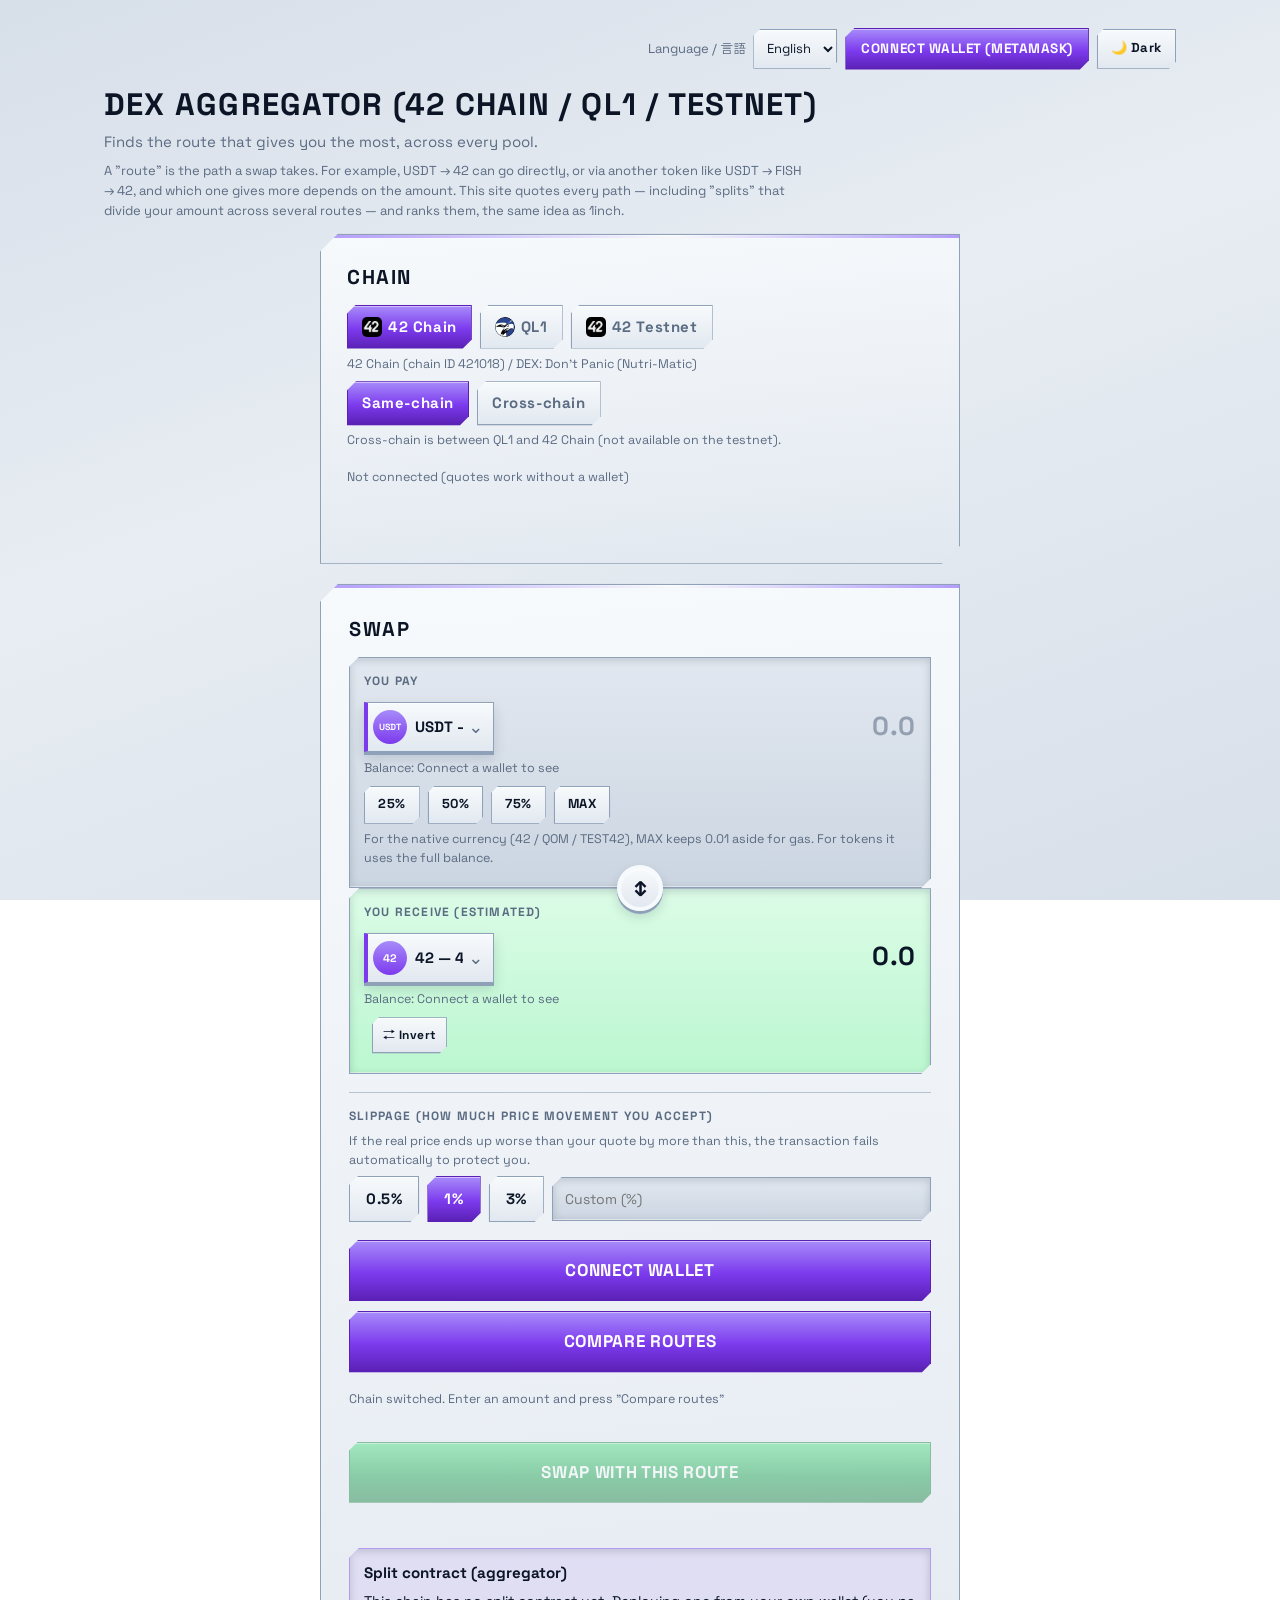
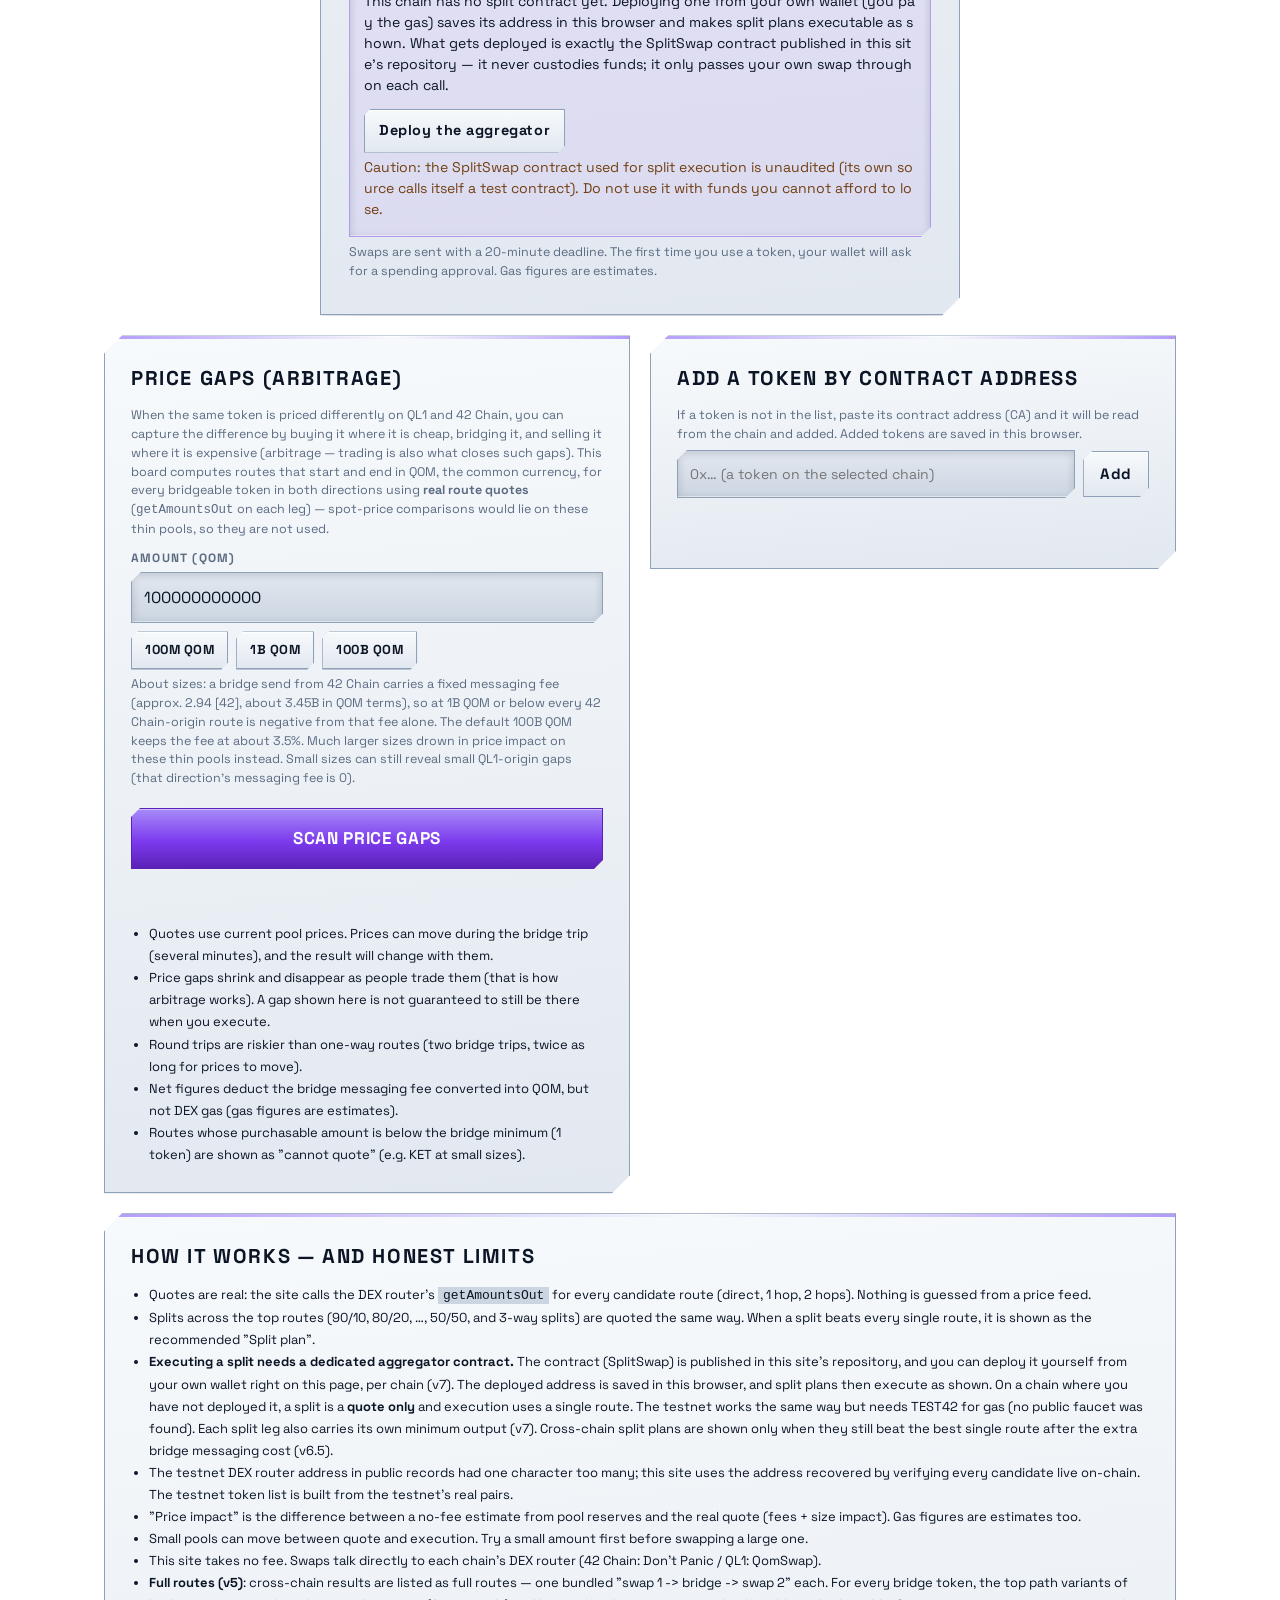
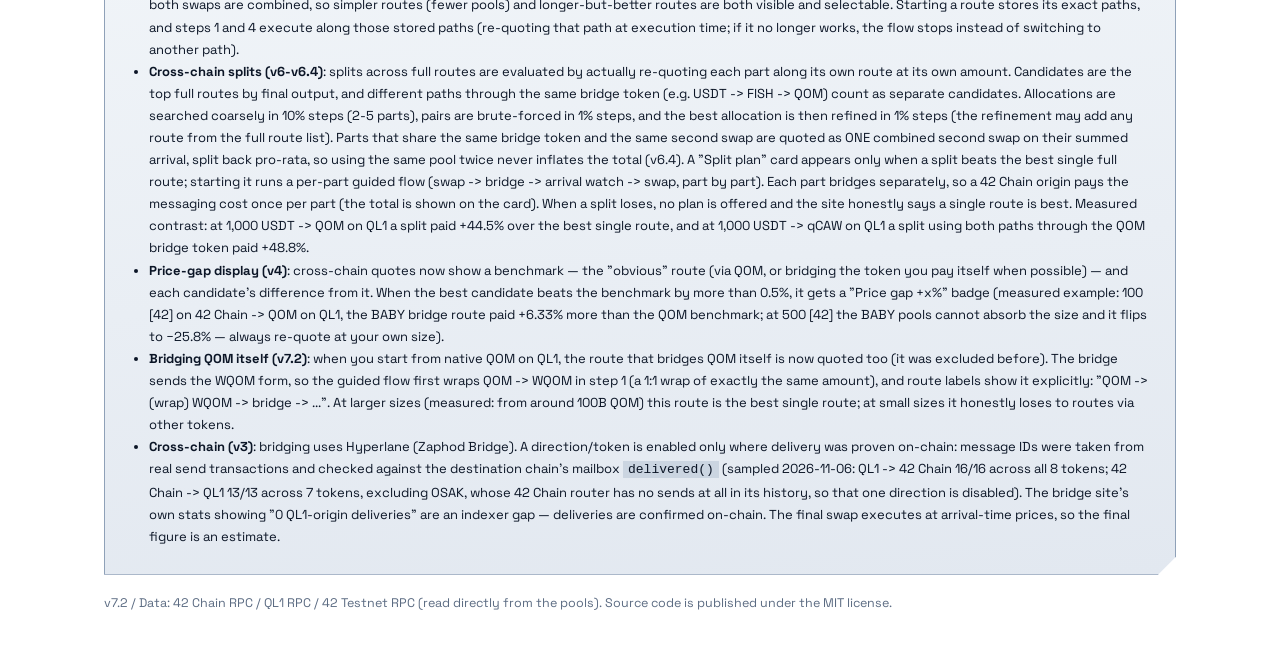
==== commit 8a7d1943: "Chain marks (2026-11-25): user-supplied chain logos as small marks wherever a specific chain is indi" ====
--- a/docs/index.html
+++ b/docs/index.html
@@ -6,7 +6,7 @@
 <title>DEX Aggregator (42 Chain / QL1 / 42 Testnet)</title>
 <meta name="description" content="Compare every route — direct, multi-hop and split — across 42 Chain (Infinite), QL1 and the 42 testnet, and swap with the plan that pays the most.">
 <script>(function(){try{var t=localStorage.getItem('guppy-theme');document.documentElement.dataset.theme=(t==='dark'?'dark':'light');}catch(e){document.documentElement.dataset.theme='light';}})();</script>
-<link rel="stylesheet" href="style.css?v=7">
+<link rel="stylesheet" href="style.css?v=9">
 <script>
 /* Language gate (v6.3): a saved choice (dexagg_lang = "ja") goes to the
    Japanese page; anything else — including no saved choice — defaults to
--- a/docs/style.css
+++ b/docs/style.css
@@ -278,3 +278,14 @@
   #caPanel { grid-column: 2; }
   .layout > section.panel:last-of-type { grid-column: 1 / -1; }
 }
+/* 接続ダイアログ (QOM DEX と仕様統一、2026-11-25) */
+dialog#connDlg { border: 1px solid var(--line-d); background: var(--card-gradient); color: var(--text); padding: 20px; width: min(420px, 92vw); box-shadow: var(--shadow-card); clip-path: polygon(14px 0, 100% 0, 100% calc(100% - 14px), calc(100% - 14px) 100%, 0 100%, 0 14px); }
+dialog#connDlg::backdrop { background: rgba(2,8,20,.55); }
+dialog#connDlg h3 { margin: 0 0 10px; font-size: 17px; letter-spacing: .06em; text-transform: uppercase; }
+.conn-addr { word-break: break-all; font-size: 13.5px; margin: 0 0 16px; color: var(--muted); }
+.conn-row { display: flex; gap: 8px; align-items: center; }
+button.danger { background: linear-gradient(180deg, #f87171, var(--red) 55%, var(--red-d)); color: #fff; border-color: var(--red-d); box-shadow: 0 5px 0 var(--red-d), 0 10px 18px rgba(220,38,38,.35), inset 0 1px 0 rgba(255,255,255,.45); }
+button.danger:active:not(:disabled) { transform: translateY(4px); box-shadow: 0 1px 0 var(--red-d), 0 4px 8px rgba(220,38,38,.3), inset 0 1px 0 rgba(255,255,255,.3); }
+/* チェーンマーク (チェーン表示箇所の小さいロゴ、2026-11-25) */
+.chain-mark { width: 20px; height: 20px; border-radius: 50%; object-fit: cover; vertical-align: -5px; margin-right: 6px; }
+.chain-mark.sq { border-radius: 5px; }
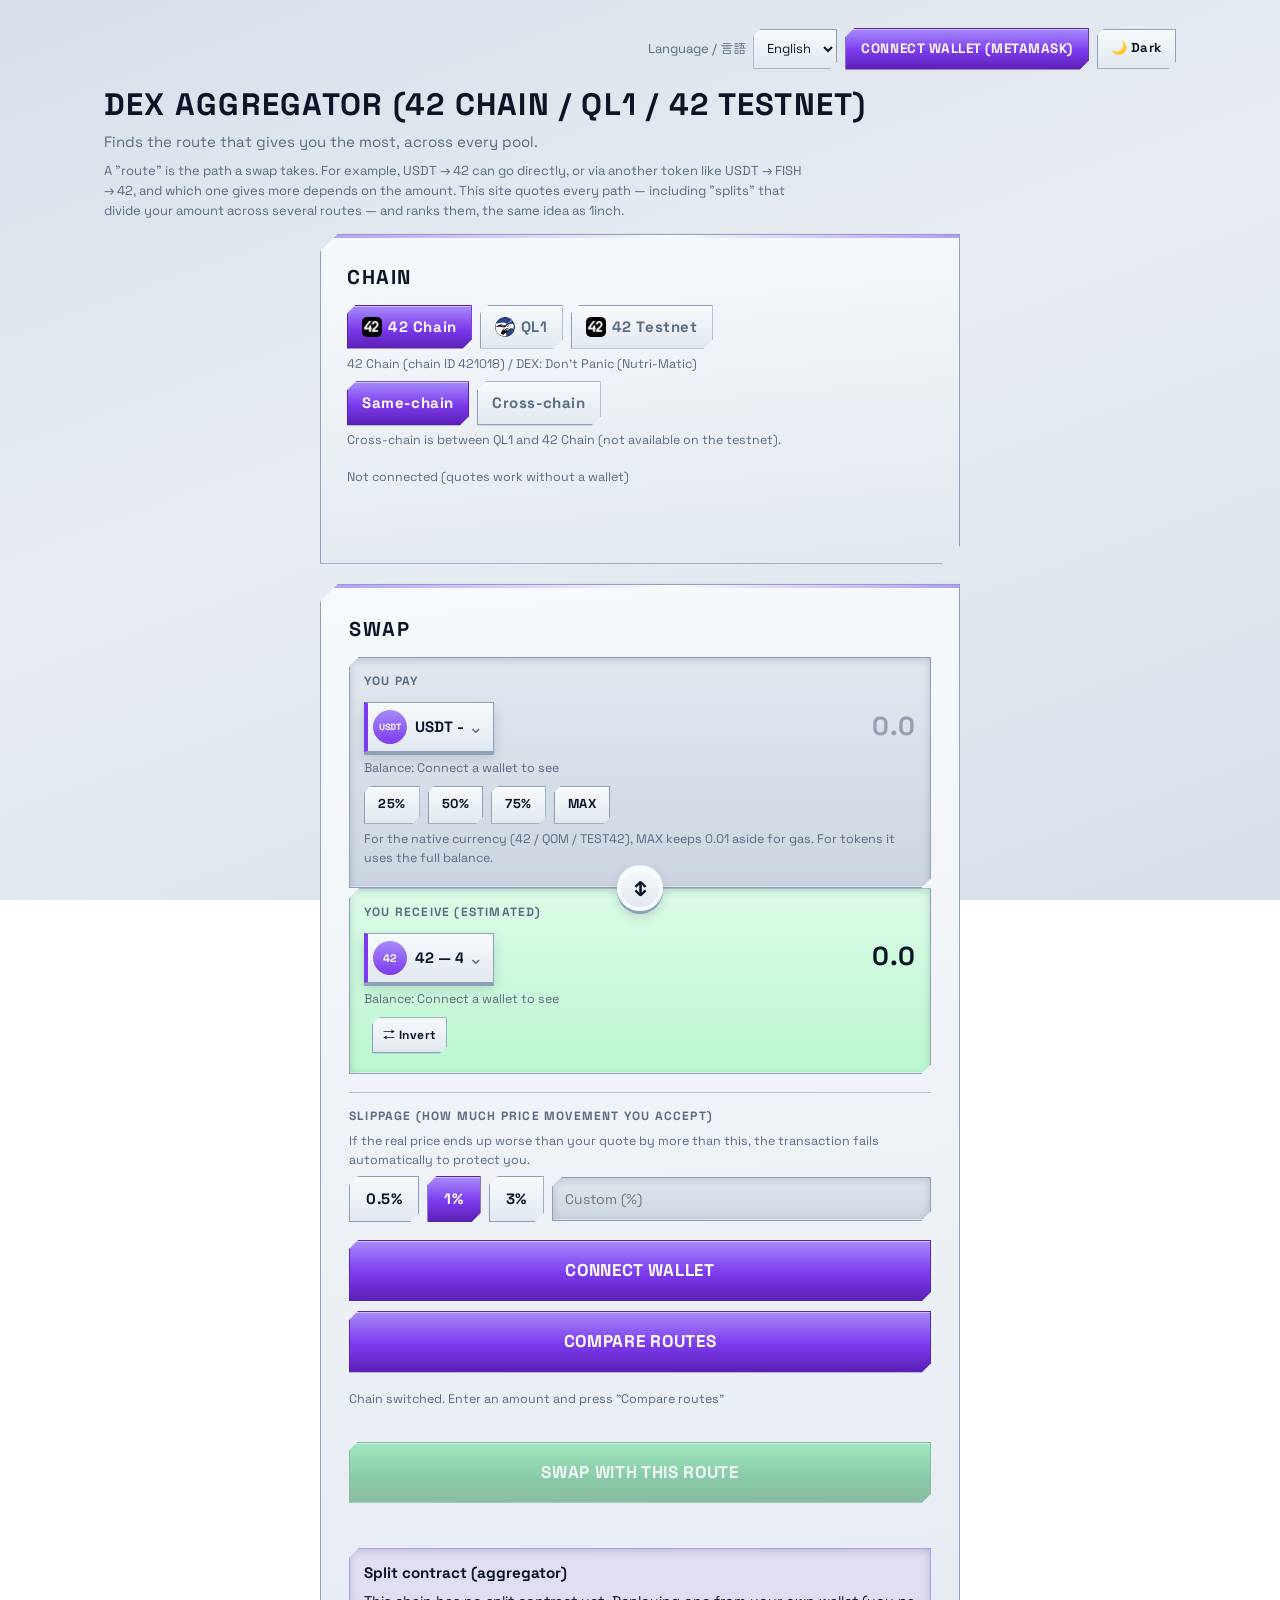
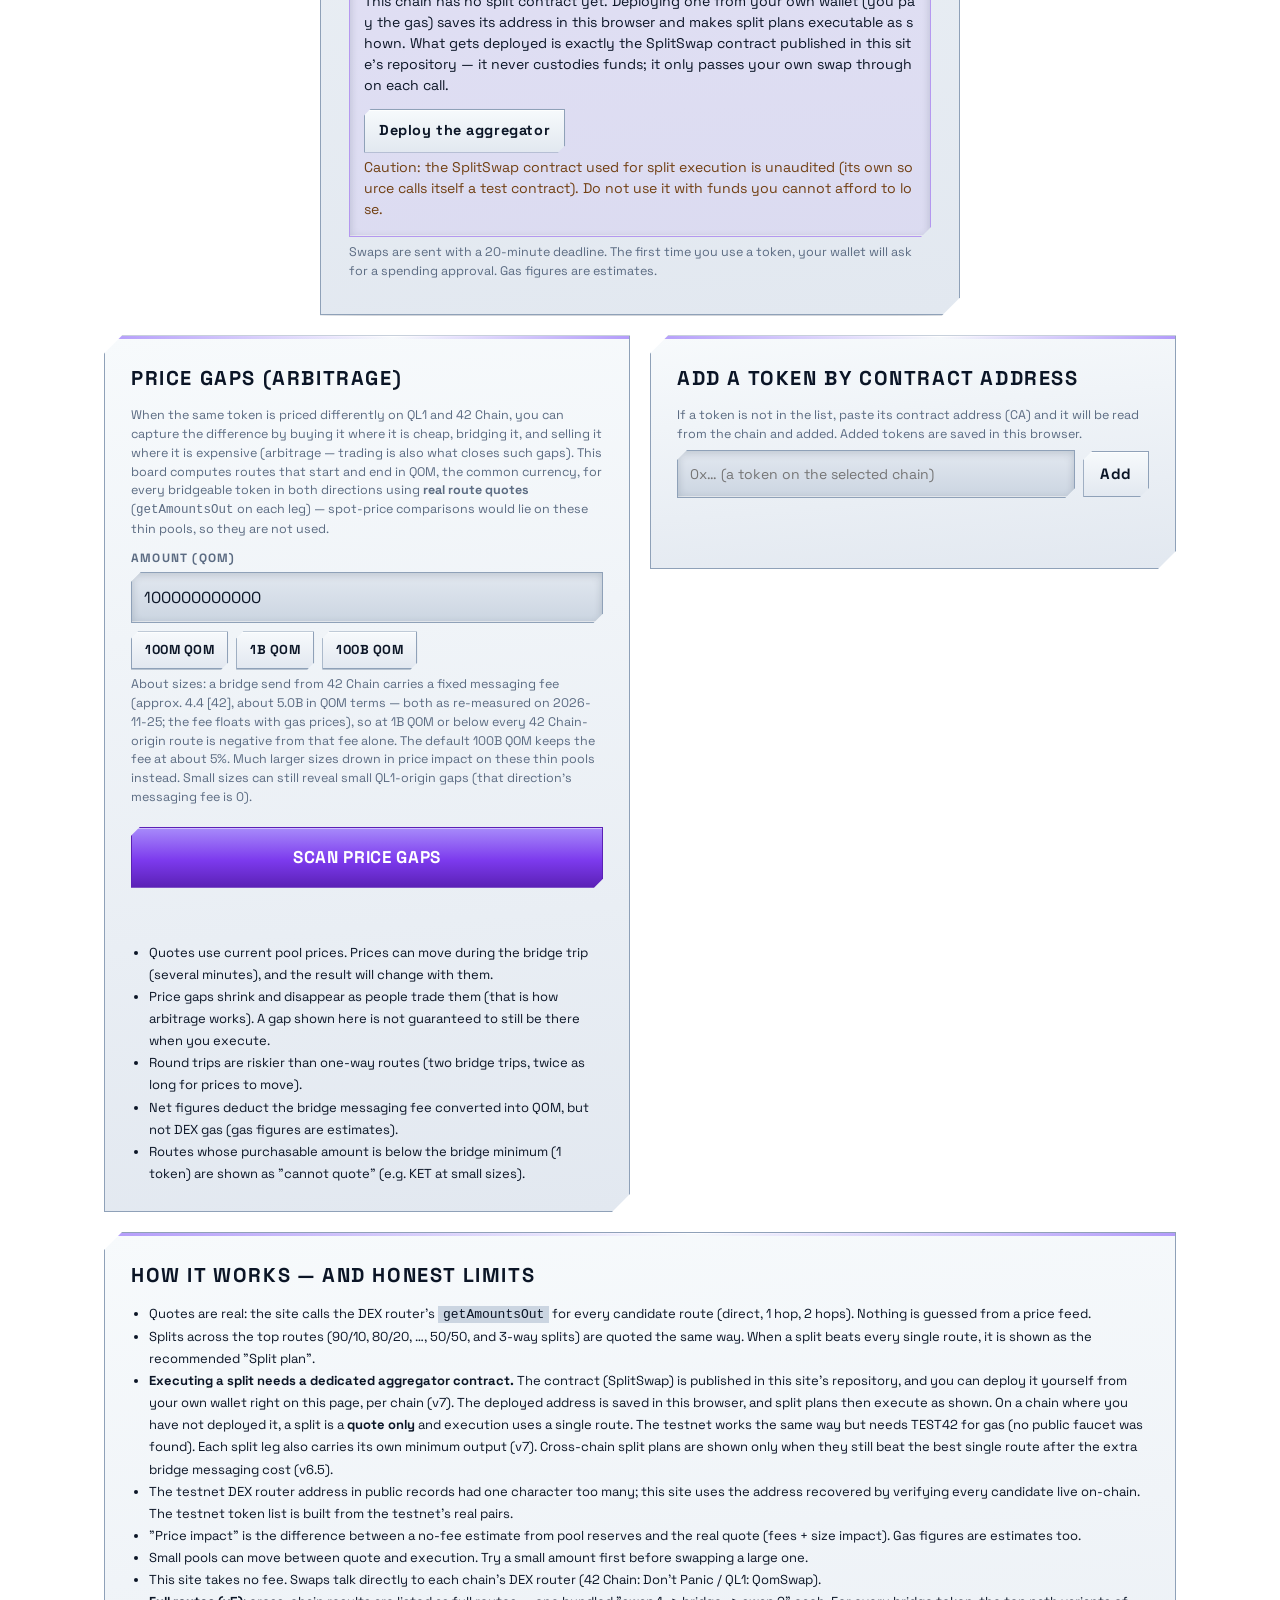
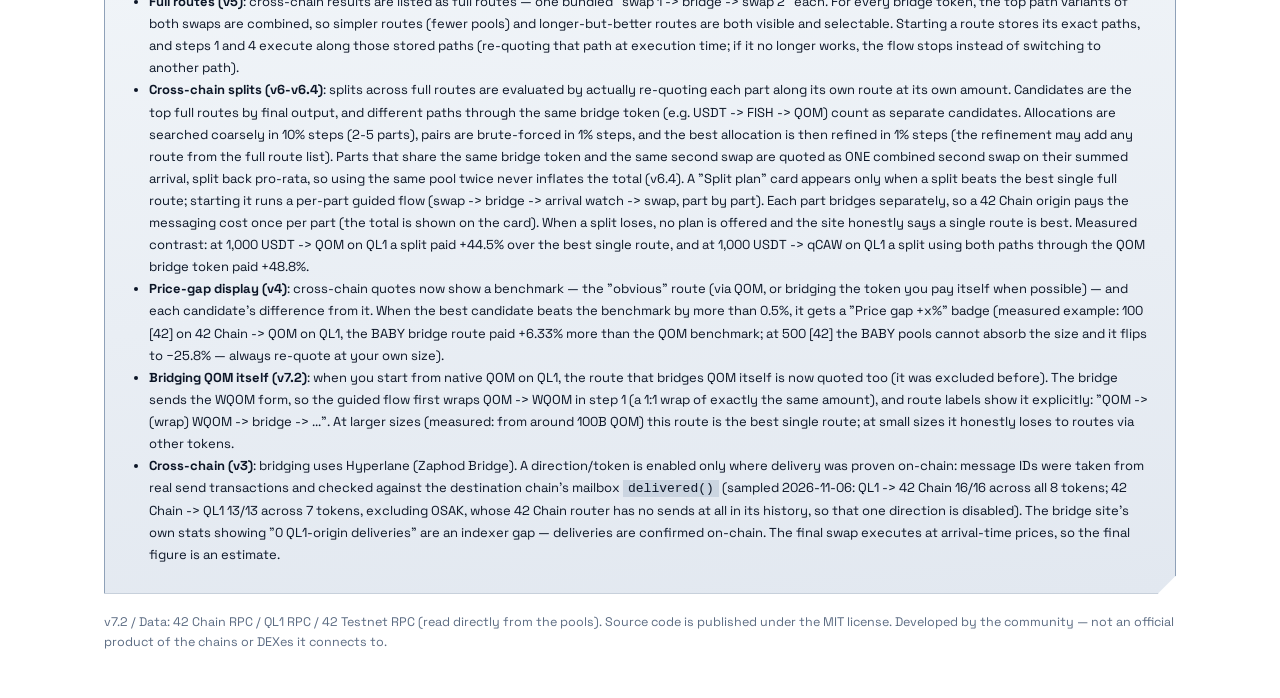
==== commit 61f5d620: "Full audit round 2 (2026-11-25): localStorage restore validation, stale bridge-fee copy refreshed, R" ====
--- a/docs/index.html
+++ b/docs/index.html
@@ -21,7 +21,7 @@
 </head>
 <body>
 <header>
-  <h1>DEX Aggregator (42 Chain / QL1 / Testnet)</h1>
+  <h1>DEX Aggregator (42 Chain / QL1 / 42 Testnet)</h1>
   <p class="sub">Choose your language / 言語を選んでください</p>
   <p class="sub"><a href="en.html">English</a> ・ <a href="ja.html">日本語</a></p>
   <noscript><p class="sub">JavaScript is disabled — please use the links above. / JavaScript が無効です。上のリンクからお進みください。</p></noscript>
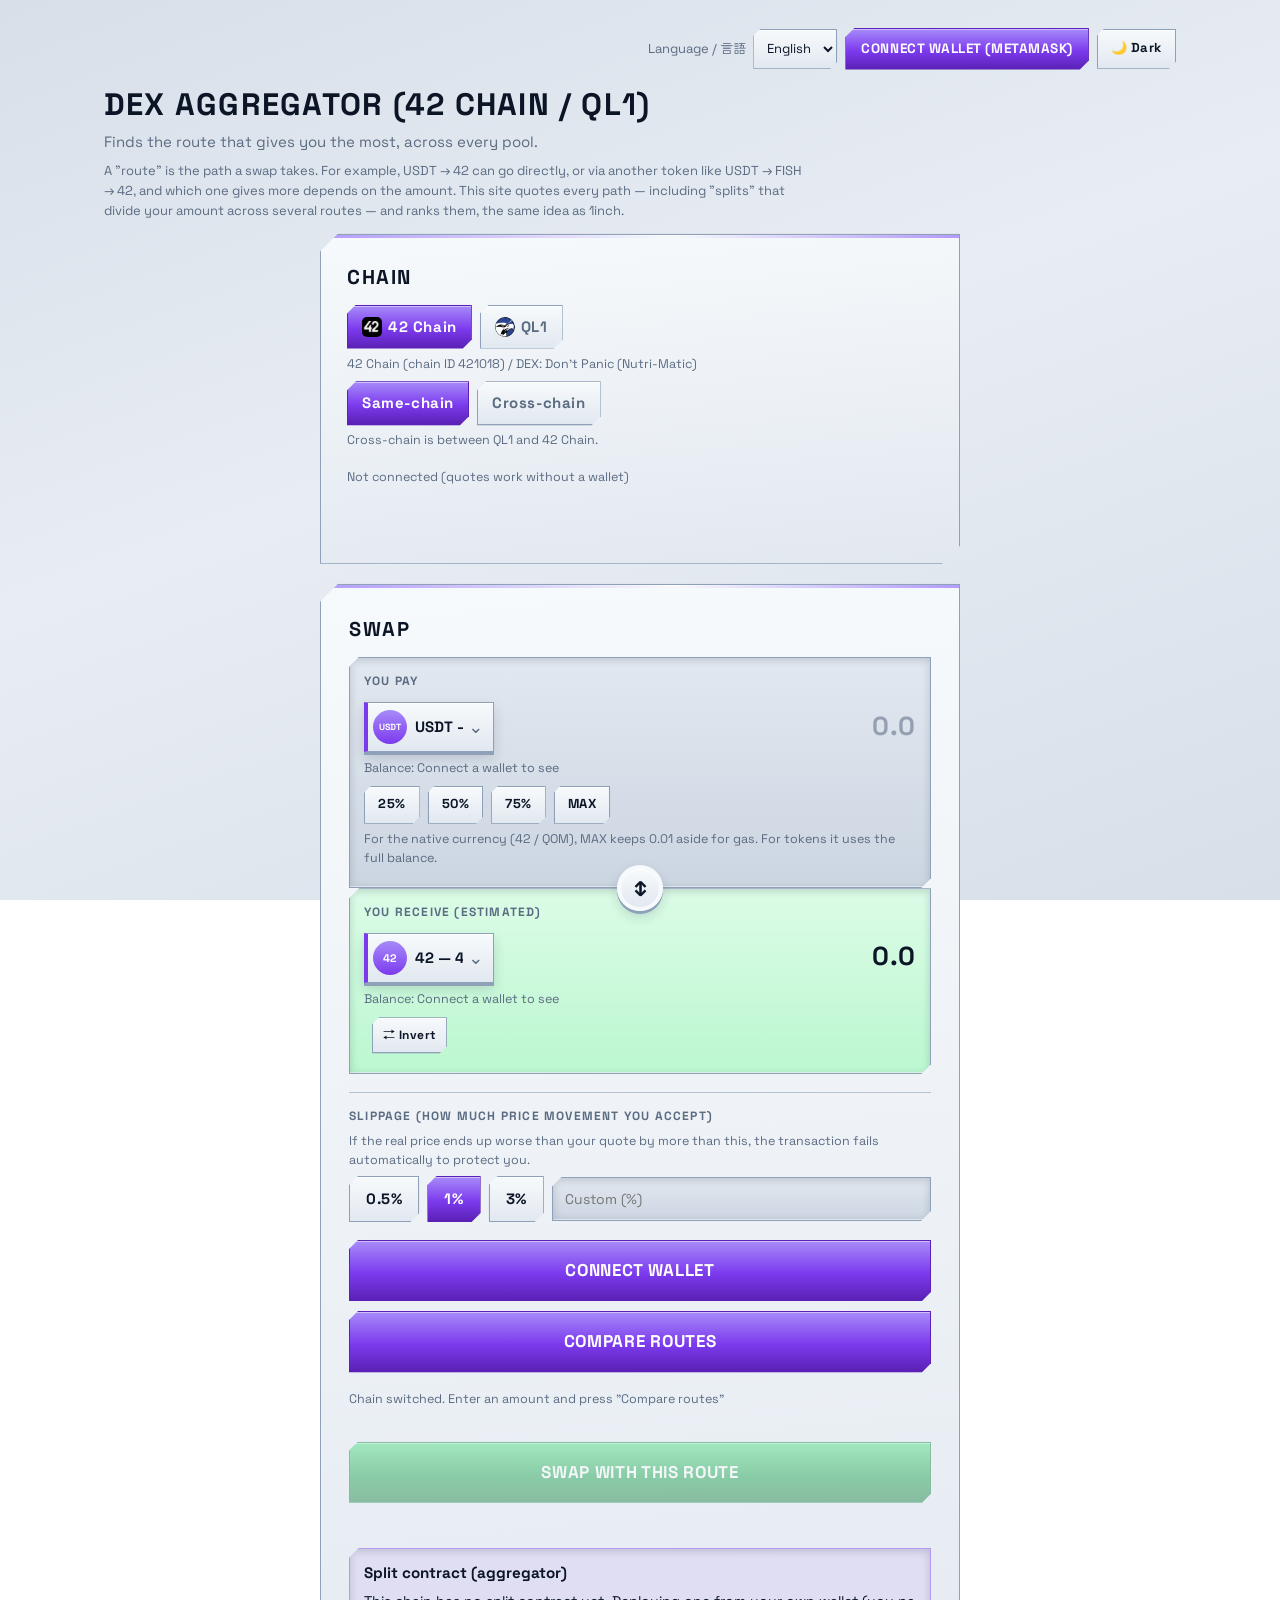
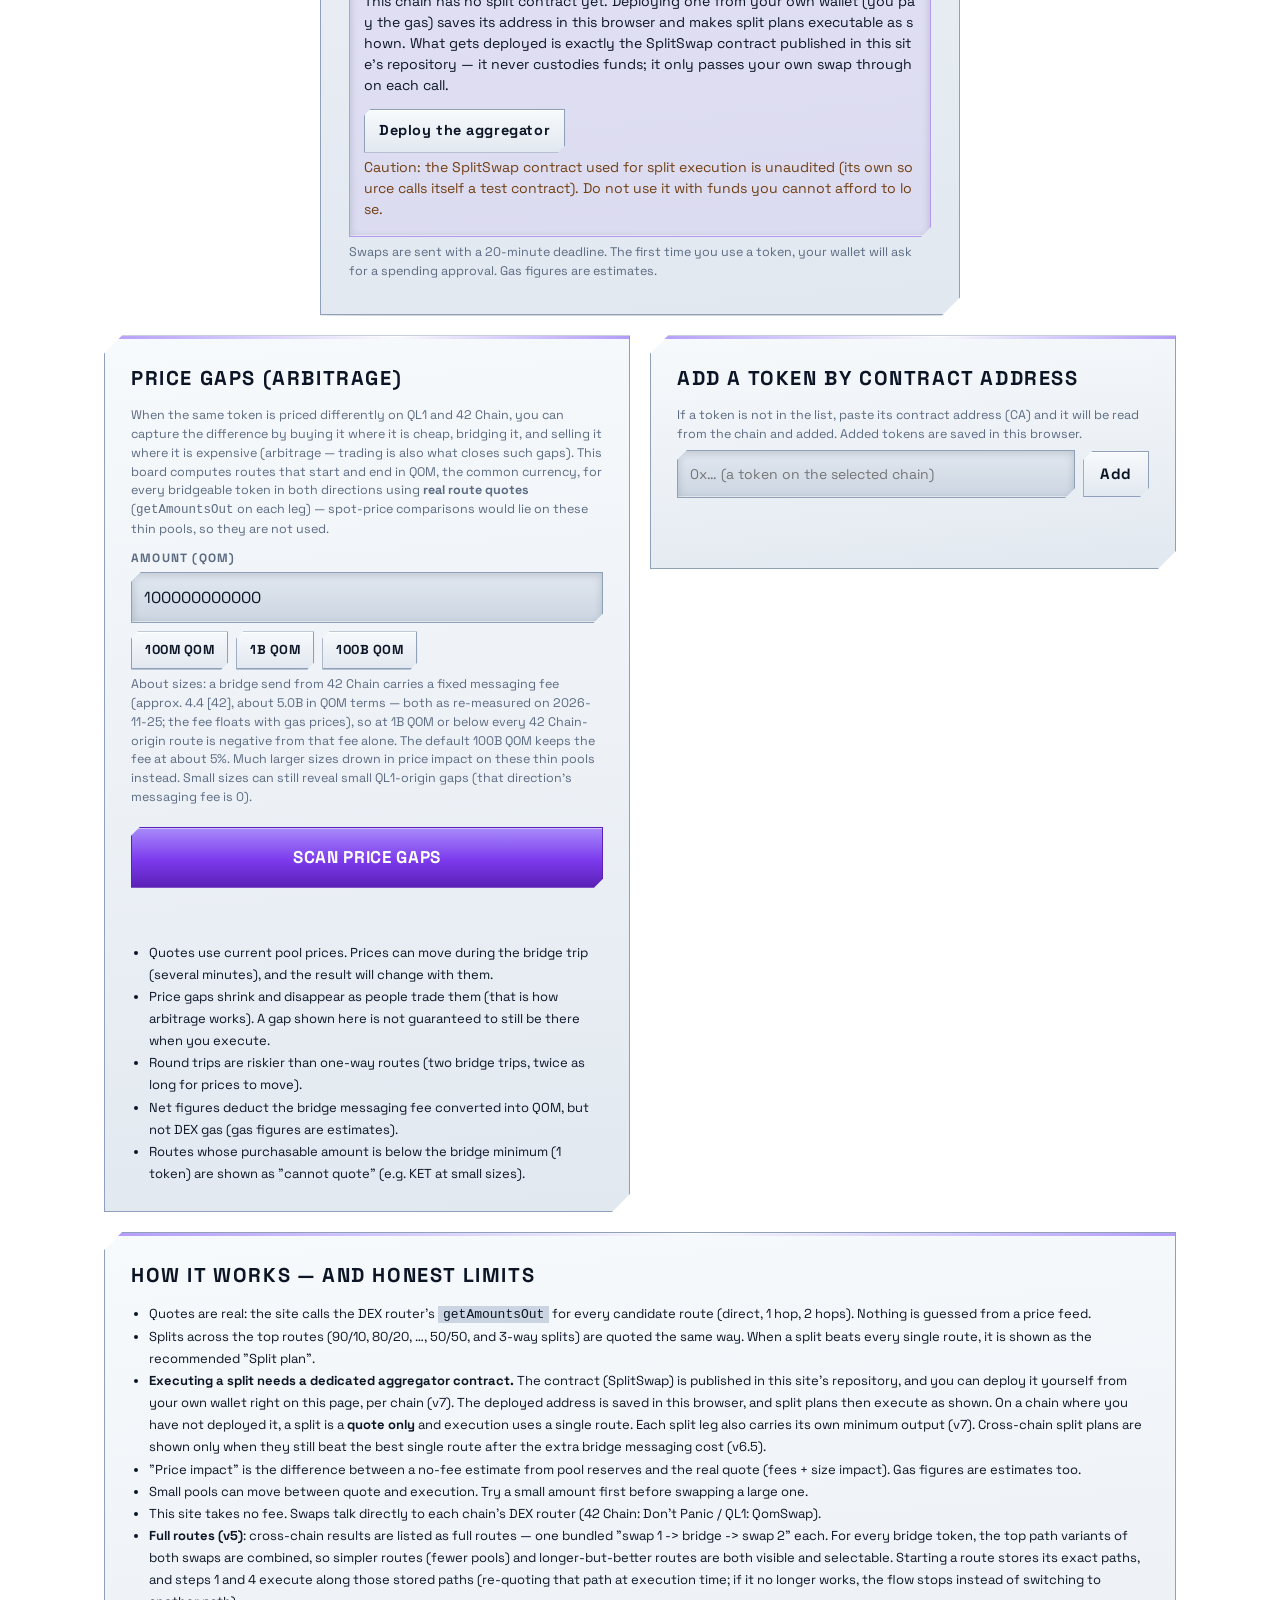
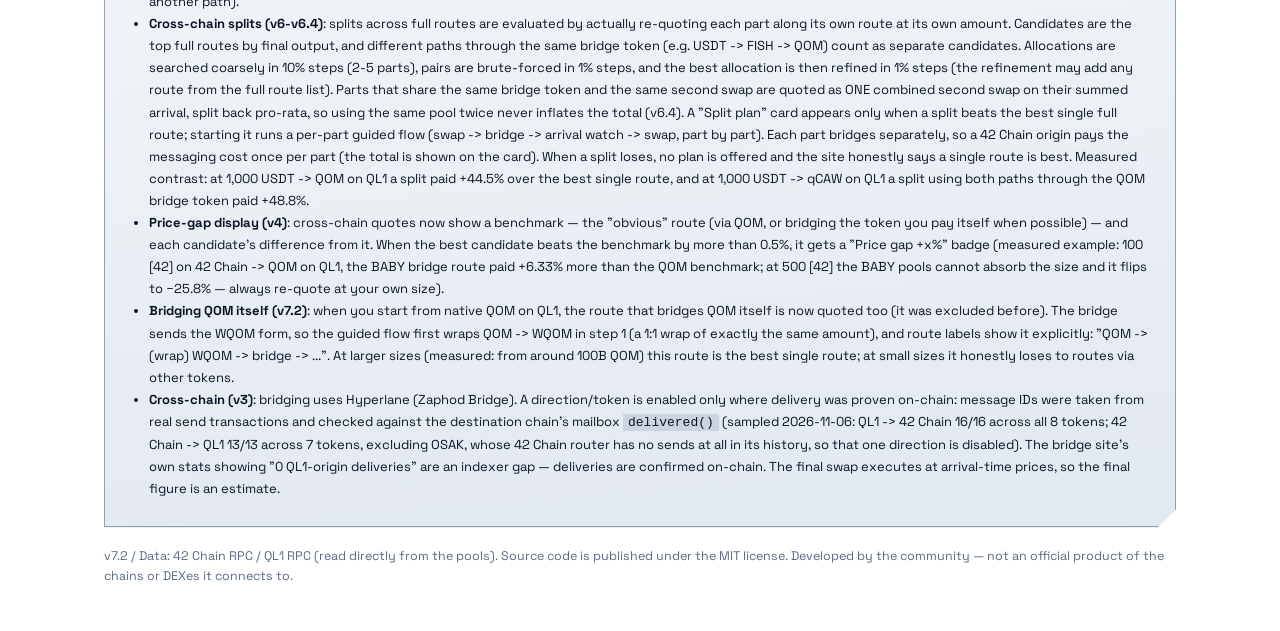
==== commit 8737975d: "Remove 42 Testnet (user order 2026-11-25): product is 42 Chain + QL1 only - app.js: CHAINS.testnet c" ====
--- a/docs/index.html
+++ b/docs/index.html
@@ -3,10 +3,10 @@
 <head>
 <meta charset="utf-8">
 <meta name="viewport" content="width=device-width, initial-scale=1">
-<title>DEX Aggregator (42 Chain / QL1 / 42 Testnet)</title>
-<meta name="description" content="Compare every route — direct, multi-hop and split — across 42 Chain (Infinite), QL1 and the 42 testnet, and swap with the plan that pays the most.">
+<title>DEX Aggregator (42 Chain / QL1)</title>
+<meta name="description" content="Compare every route — direct, multi-hop and split — across 42 Chain (Infinite) and QL1, and swap with the plan that pays the most.">
 <script>(function(){try{var t=localStorage.getItem('guppy-theme');document.documentElement.dataset.theme=(t==='dark'?'dark':'light');}catch(e){document.documentElement.dataset.theme='light';}})();</script>
-<link rel="stylesheet" href="style.css?v=9">
+<link rel="stylesheet" href="style.css?v=10">
 <script>
 /* Language gate (v6.3): a saved choice (dexagg_lang = "ja") goes to the
    Japanese page; anything else — including no saved choice — defaults to
@@ -21,7 +21,7 @@
 </head>
 <body>
 <header>
-  <h1>DEX Aggregator (42 Chain / QL1 / 42 Testnet)</h1>
+  <h1>DEX Aggregator (42 Chain / QL1)</h1>
   <p class="sub">Choose your language / 言語を選んでください</p>
   <p class="sub"><a href="en.html">English</a> ・ <a href="ja.html">日本語</a></p>
   <noscript><p class="sub">JavaScript is disabled — please use the links above. / JavaScript が無効です。上のリンクからお進みください。</p></noscript>
--- a/docs/style.css
+++ b/docs/style.css
@@ -127,11 +127,6 @@
 .theme-toggle { background: linear-gradient(180deg, var(--card), var(--panel)); color: var(--text); border: 1px solid var(--line-d); padding: 8px 13px; font-size: 13px; min-height: 40px; white-space: nowrap; box-shadow: var(--shadow-chip); clip-path: polygon(7px 0, 100% 0, 100% calc(100% - 7px), calc(100% - 7px) 100%, 0 100%, 0 7px); }
 .header-connect { padding: 9px 15px; font-size: 13.5px; min-height: 40px; white-space: nowrap; background: linear-gradient(180deg, var(--accent-2), var(--accent) 55%, var(--accent-d)); color: #fff; border-color: var(--accent-d); box-shadow: var(--shadow-btn); text-transform: uppercase; }
 .header-connect:active:not(:disabled) { transform: translateY(4px); box-shadow: 0 1px 0 var(--accent-d), 0 4px 8px rgba(124,58,237,.3), inset 0 1px 0 rgba(255,255,255,.3); }
-/* Notice construction (canon §4): flat strip, 6px left bar, NOT clipped.
-   Visibility/text/logic of the testnet banner are unchanged. */
-.testnet-banner { max-width: 640px; width: 100%; margin: 12px auto 0; background: linear-gradient(180deg, #fef9c3, #fde68a); border: 1px solid #b45309; border-left: 6px solid #b45309; color: #713f12; padding: 10px 14px; font-size: 14px; font-weight: 700; text-align: center; box-shadow: 0 8px 16px rgba(180,83,9,.2); }
-:root[data-theme="dark"] .testnet-banner { background: linear-gradient(180deg, #292524, #1c1917); color: #fde68a; border-color: #b45309; }
-.layout > .testnet-banner { width: 100%; margin: 12px 0 0; grid-column: 1 / -1; }
 .swap-panel { padding: 22px; }
 .pay-box { background: linear-gradient(180deg, var(--panel), var(--panel2)); border: 1px solid var(--line-d); box-shadow: var(--inset-panel); padding: 14px; margin-top: 10px; clip-path: polygon(10px 0, 100% 0, 100% calc(100% - 10px), calc(100% - 10px) 100%, 0 100%, 0 10px); }
 .pay-box.receive { background: var(--inset-green); margin-top: 0; }
@@ -210,7 +205,6 @@
   .pay-row { gap: 7px; }
   .pay-row select { font-size: 14px; }
   .pay-row input, .receive-out { font-size: 21px; }
-  .testnet-banner { width: 100%; }
 }
 @media (max-width: 360px) {
   .token-select-wrap { flex-basis: 128px; }
@@ -264,7 +258,6 @@
   .layout { max-width: 1120px; padding: 0 24px; display: grid; grid-template-columns: repeat(2, minmax(0, 1fr)); gap: 20px; align-items: start; }
   .layout > .panel { margin: 0; padding: 26px; }
   .panel h2 { font-size: 20px; }
-  .layout > .testnet-banner { grid-column: 1 / -1; justify-self: center; width: 100%; max-width: 640px; margin: 14px 0 0; }
   /* Operation flow: the chain/mode + connect-status panel sits with the
      swap card in the same centred column, so the flow reads as one. */
   .layout > section.panel:first-of-type { grid-column: 1 / -1; justify-self: center; width: 100%; max-width: 640px; }
